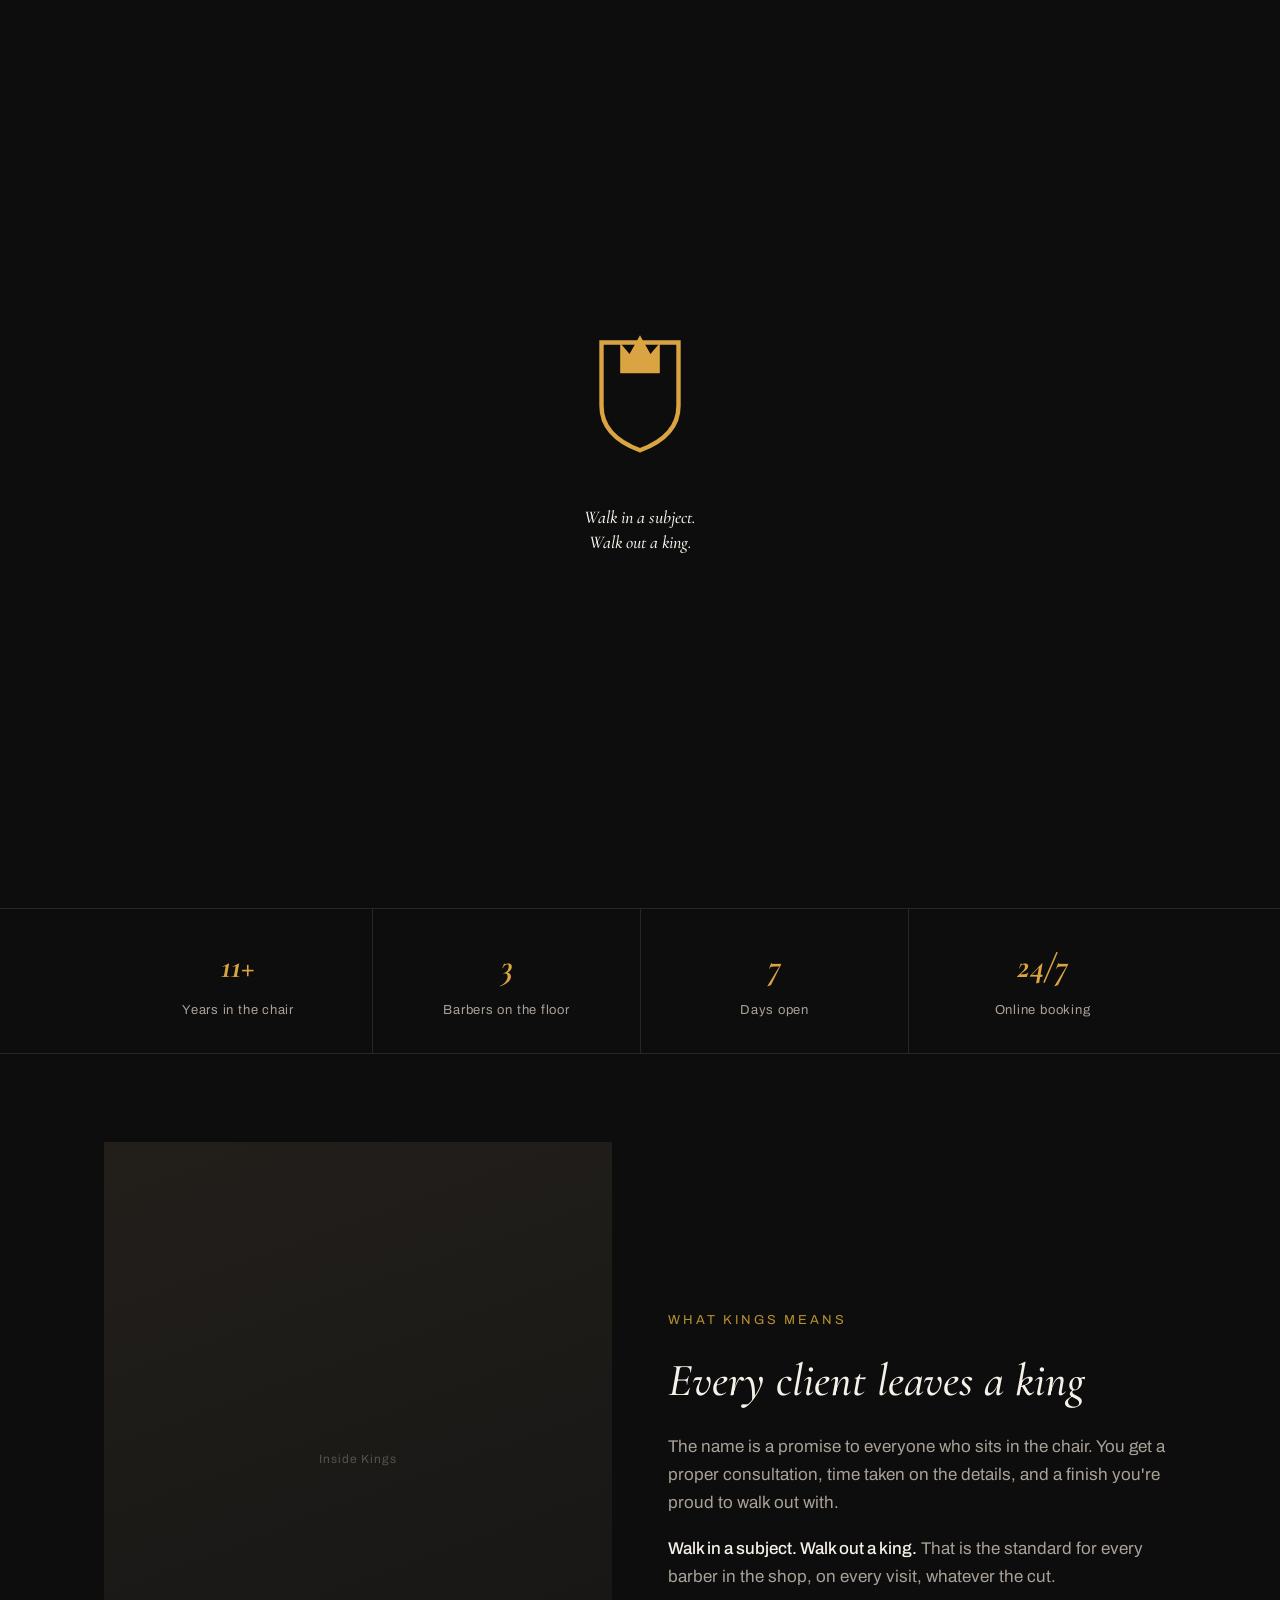
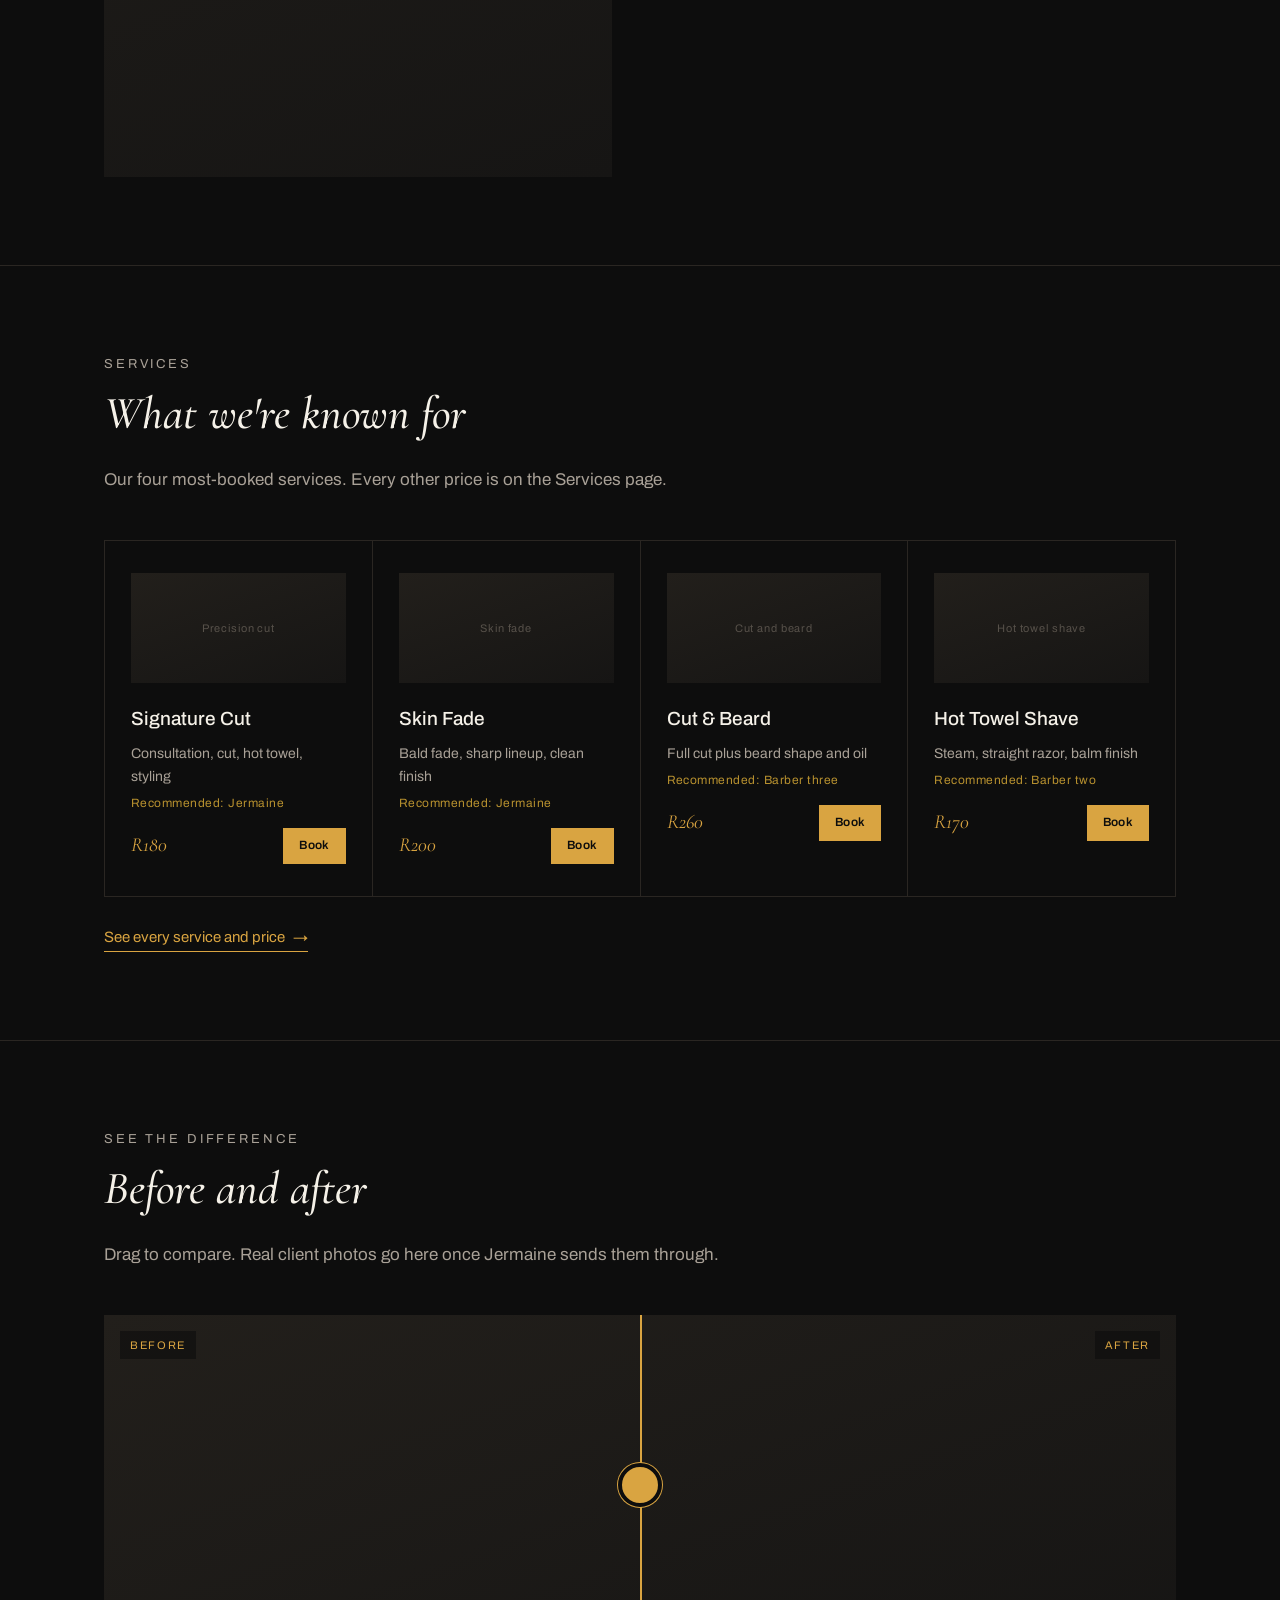
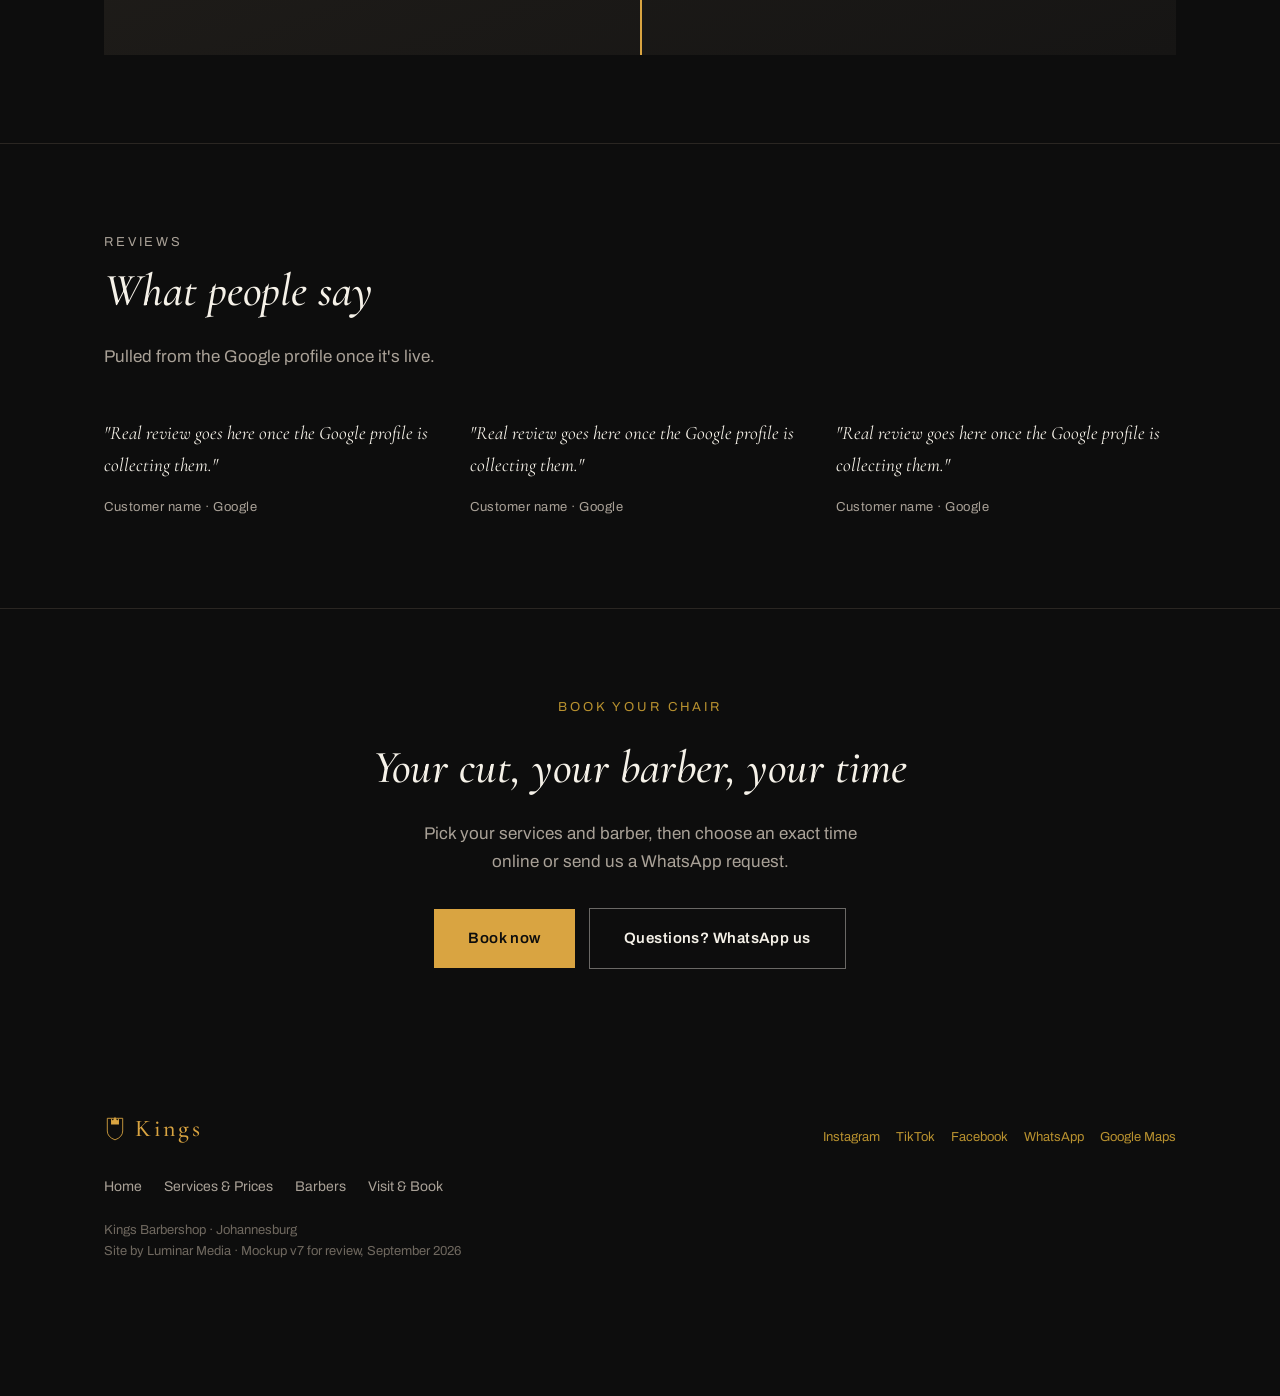
==== index.html @ ac398cca "booking builder" ====
<!DOCTYPE html>
<html lang="en">
<head>
<meta charset="utf-8">
<meta name="viewport" content="width=device-width, initial-scale=1, viewport-fit=cover">
<title>Kings Barbershop Johannesburg</title>
<meta name="description" content="Skin fades, signature cuts, beard trims and hot towel shaves in Johannesburg. Every price listed upfront. Book your barber on WhatsApp or Fresha.">
<meta name="theme-color" content="#0D0D0D">

<!-- SITE URL: every "kings-barbershop-six.vercel.app" on this page (and in robots.txt + sitemap.xml) must change if the site moves to its own domain -->
<link rel="canonical" href="https://kings-barbershop-six.vercel.app/">

<!-- Link previews (WhatsApp, Facebook, Instagram DMs, X) -->
<meta property="og:type" content="website">
<meta property="og:site_name" content="Kings Barbershop">
<meta property="og:locale" content="en_ZA">
<meta property="og:url" content="https://kings-barbershop-six.vercel.app/">
<meta property="og:title" content="Kings Barbershop · Johannesburg">
<meta property="og:description" content="Walk in a subject. Walk out a king. Fades, cuts and hot towel shaves, every price listed. Book online or on WhatsApp.">
<meta property="og:image" content="https://kings-barbershop-six.vercel.app/og-image.jpg">
<meta property="og:image:type" content="image/jpeg">
<meta property="og:image:width" content="1200">
<meta property="og:image:height" content="630">
<meta property="og:image:alt" content="Kings Barbershop gold crest with the line Walk in a subject. Walk out a king.">
<meta name="twitter:card" content="summary_large_image">
<meta name="twitter:title" content="Kings Barbershop · Johannesburg">
<meta name="twitter:description" content="Walk in a subject. Walk out a king. Fades, cuts and hot towel shaves, every price listed. Book online or on WhatsApp.">
<meta name="twitter:image" content="https://kings-barbershop-six.vercel.app/og-image.jpg">

<!-- Icons -->
<link rel="icon" href="favicon.svg" type="image/svg+xml">
<link rel="icon" href="favicon.ico" sizes="48x48">
<link rel="apple-touch-icon" href="apple-touch-icon.png">

<!-- Tells Google this is a local barbershop. Add streetAddress, telephone and sameAs (social links) once Jermaine confirms them. -->
<script type="application/ld+json">
{
  "@context": "https://schema.org",
  "@type": "HairSalon",
  "name": "Kings Barbershop",
  "description": "Barbershop in Johannesburg for skin fades, signature cuts, beard trims and hot towel shaves.",
  "url": "https://kings-barbershop-six.vercel.app/",
  "image": "https://kings-barbershop-six.vercel.app/og-image.jpg",
  "logo": "https://kings-barbershop-six.vercel.app/apple-touch-icon.png",
  "priceRange": "R70 - R260",
  "currenciesAccepted": "ZAR",
  "paymentAccepted": "Cash, Card, SnapScan",
  "founder": { "@type": "Person", "name": "Jermaine" },
  "areaServed": { "@type": "City", "name": "Johannesburg" },
  "address": {
    "@type": "PostalAddress",
    "addressLocality": "Johannesburg",
    "addressRegion": "Gauteng",
    "addressCountry": "ZA"
  },
  "openingHoursSpecification": [
    { "@type": "OpeningHoursSpecification", "dayOfWeek": ["Monday","Tuesday","Wednesday","Thursday","Friday"], "opens": "08:00", "closes": "18:00" },
    { "@type": "OpeningHoursSpecification", "dayOfWeek": "Saturday", "opens": "08:00", "closes": "17:00" },
    { "@type": "OpeningHoursSpecification", "dayOfWeek": "Sunday", "opens": "09:00", "closes": "14:00" }
  ]
}
</script>

<script>document.documentElement.classList.add('js')</script>
<link rel="preconnect" href="https://fonts.googleapis.com">
<link rel="preconnect" href="https://fonts.gstatic.com" crossorigin>
<link href="https://fonts.googleapis.com/css2?family=Cormorant+Garamond:ital,wght@0,500;1,500&amp;family=Archivo:wght@400;500;600&amp;display=swap" rel="stylesheet">
<link rel="stylesheet" href="styles.css">
<script src="site.js" defer></script>
</head>
<body>

<div id="preloader">
  <svg class="mark" viewBox="0 0 400 520" aria-hidden="true"><path d="M60 60 H340 V290 Q340 400 200 452 Q60 400 60 290 Z" fill="none" stroke="#D9A441" stroke-width="16"/><polygon points="128,172 128,62 162,102 200,34 238,102 272,62 272,172" fill="#D9A441"/></svg>
  <p class="tag">Walk in a subject.<br>Walk out a king.</p>
</div>

<nav>
  <div class="nav-in">
    <a class="brand" href="./" aria-label="Kings Barbershop home"><svg viewBox="0 0 400 520" aria-hidden="true"><path d="M60 60 H340 V290 Q340 400 200 452 Q60 400 60 290 Z" fill="none" stroke="#D9A441" stroke-width="16"/><polygon points="128,172 128,62 162,102 200,34 238,102 272,62 272,172" fill="#D9A441"/></svg>Kings</a>
    <div class="nav-links"><a href="services">Services &amp; Prices</a><a href="barbers">Barbers</a><a href="visit">Visit &amp; Book</a></div>
    <a class="btn" href="visit#builder">Book now</a>
    <button class="menu-btn" type="button" aria-expanded="false" aria-controls="menu">Menu</button>
  </div>
</nav>

<div class="menu" id="menu" hidden>
  <div class="menu-top">
    <a class="brand" href="./" aria-label="Kings Barbershop home"><svg viewBox="0 0 400 520" aria-hidden="true"><path d="M60 60 H340 V290 Q340 400 200 452 Q60 400 60 290 Z" fill="none" stroke="#D9A441" stroke-width="16"/><polygon points="128,172 128,62 162,102 200,34 238,102 272,62 272,172" fill="#D9A441"/></svg>Kings</a>
    <button class="menu-btn menu-close" type="button">Close</button>
  </div>
  <div class="menu-links">
    <a href="./" aria-current="page">Home</a>
    <a href="services">Services &amp; Prices</a>
    <a href="barbers">Barbers</a>
    <a href="visit">Visit &amp; Book</a>
  </div>
  <div class="menu-book">
    <a class="btn" href="visit#builder">Book now</a>
    <a class="fresha" href="#" data-wa>Or message us on WhatsApp</a>
  </div>
</div>

<header class="hero">
  <div class="hero-in">
    <p class="eyebrow">Now open · Johannesburg</p>
    <h1>Walk in a subject.<br>Walk out a king.</h1>
    <p>Precision fades, clean lineups and hot towel shaves in Johannesburg. Every price is listed upfront, and you can book online or send us a WhatsApp.</p>
    <div class="cta-row">
      <a class="btn" href="visit#builder">Book now</a>
      <a class="btn ghost" href="services">See services &amp; prices</a>
    </div>
    <p class="avail"><span class="dot"></span> Next opening: <b data-slot>…</b></p>
    <div class="badges">
      <span>Card &amp; SnapScan</span><span>Sanitised tools, every cut</span><span>Walk-ins welcome</span><span>Free parking</span>
    </div>
  </div>
</header>

<div class="stats">
  <div class="wrap">
    <div class="stat"><b>11+</b><span>Years in the chair</span></div>
    <div class="stat"><b>3</b><span>Barbers on the floor</span></div>
    <div class="stat"><b>7</b><span>Days open</span></div>
    <div class="stat"><b>24/7</b><span>Online booking</span></div>
  </div>
</div>

<section class="reveal">
  <div class="wrap story">
    <div class="photo">Inside Kings</div>
    <div>
      <p class="kicker">What Kings means</p>
      <h2>Every client leaves a king</h2>
      <p class="cap">The name is a promise to everyone who sits in the chair. You get a proper consultation, time taken on the details, and a finish you're proud to walk out with.</p>
      <p class="cap"><b>Walk in a subject. Walk out a king.</b> That is the standard for every barber in the shop, on every visit, whatever the cut.</p>
    </div>
  </div>
</section>

<section id="services" class="reveal">
  <div class="wrap">
    <div class="head"><p class="kicker">Services</p><h2>What we're known for</h2><p>Our four most-booked services. Every other price is on the Services page.</p></div>
    <div class="svc-grid">
      <div class="svc" data-b="jermaine"><div class="photo">Precision cut</div><h3>Signature Cut</h3><p>Consultation, cut, hot towel, styling</p><p class="rec">Recommended: Jermaine</p><div class="row"><span class="amt">R180</span><a class="btn sm" href="visit?s=signature-cut#builder">Book</a></div></div>
      <div class="svc" data-b="jermaine"><div class="photo">Skin fade</div><h3>Skin Fade</h3><p>Bald fade, sharp lineup, clean finish</p><p class="rec">Recommended: Jermaine</p><div class="row"><span class="amt">R200</span><a class="btn sm" href="visit?s=skin-fade#builder">Book</a></div></div>
      <div class="svc" data-b="three"><div class="photo">Cut and beard</div><h3>Cut &amp; Beard</h3><p>Full cut plus beard shape and oil</p><p class="rec">Recommended: Barber three</p><div class="row"><span class="amt">R260</span><a class="btn sm" href="visit?s=cut-beard#builder">Book</a></div></div>
      <div class="svc" data-b="two"><div class="photo">Hot towel shave</div><h3>Hot Towel Shave</h3><p>Steam, straight razor, balm finish</p><p class="rec">Recommended: Barber two</p><div class="row"><span class="amt">R170</span><a class="btn sm" href="visit?s=hot-towel-shave#builder">Book</a></div></div>
    </div>
    <a class="see-all" href="services">See every service and price</a>
  </div>
</section>

<section class="reveal">
  <div class="wrap">
    <div class="head"><p class="kicker">See the difference</p><h2>Before and after</h2><p>Drag to compare. Real client photos go here once Jermaine sends them through.</p></div>
    <div class="ba">
      <div class="side photo">Before</div>
      <div class="side after photo">After</div>
      <div class="handle" id="ba-handle" style="left:50%"></div>
      <span class="lbl l">Before</span><span class="lbl r">After</span>
      <input type="range" min="0" max="100" value="50" id="ba-range" aria-label="Drag to compare before and after">
    </div>
  </div>
</section>

<section class="reveal">
  <div class="wrap">
    <div class="head"><p class="kicker">Reviews</p><h2>What people say</h2><p>Pulled from the Google profile once it's live.</p></div>
    <div class="reviews">
      <div class="rev"><p>"Real review goes here once the Google profile is collecting them."</p><cite>Customer name · Google</cite></div>
      <div class="rev"><p>"Real review goes here once the Google profile is collecting them."</p><cite>Customer name · Google</cite></div>
      <div class="rev"><p>"Real review goes here once the Google profile is collecting them."</p><cite>Customer name · Google</cite></div>
    </div>
  </div>
</section>

<section id="book" class="book reveal last">
  <div class="wrap">
    <p class="kicker">Book your chair</p><h2>Your cut, your barber, your time</h2>
    <p class="lead">Pick your services and barber, then choose an exact time online or send us a WhatsApp request.</p>
    <div class="cta-row">
      <a class="btn" href="visit#builder">Book now</a>
      <a class="btn ghost" href="#" data-wa>Questions? WhatsApp us</a>
    </div>
  </div>
</section>

<footer>
  <div class="wrap">
    <div class="foot-row">
      <a class="brand" href="./" style="font-size:24px" aria-label="Kings Barbershop home"><svg viewBox="0 0 400 520" aria-hidden="true"><path d="M60 60 H340 V290 Q340 400 200 452 Q60 400 60 290 Z" fill="none" stroke="#D9A441" stroke-width="16"/><polygon points="128,172 128,62 162,102 200,34 238,102 272,62 272,172" fill="#D9A441"/></svg>Kings</a>
      <div class="foot-social"><a href="#">Instagram</a><a href="#">TikTok</a><a href="#">Facebook</a><a href="#" data-wa>WhatsApp</a><a href="#">Google Maps</a></div>
    </div>
    <div class="foot-pages"><a href="./">Home</a><a href="services">Services &amp; Prices</a><a href="barbers">Barbers</a><a href="visit">Visit &amp; Book</a></div>
    <p class="fine">Kings Barbershop · Johannesburg<br>Site by Luminar Media · Mockup v7 for review, September 2026</p>
  </div>
</footer>

<div class="dock">
  <div class="info"><b>Next opening</b><span data-slot>…</span></div>
  <div style="display:flex;gap:10px;align-items:center">
    <a href="#" data-wa style="color:var(--gold-2);font-size:12px;text-decoration:none;white-space:nowrap">WhatsApp</a>
    <a class="btn" href="visit#builder">Book now</a>
  </div>
</div>

</body>
</html>
---- styles.css ----
/* Kings Barbershop: shared styles for every page */
:root{--ink:#0D0D0D;--ink-2:#161514;--line:#2A2622;--gold:#D9A441;--gold-2:#B8912F;--paper:#F5F1E8;--mute:#A9A197;--wa:#25D366;color-scheme:dark}
*{box-sizing:border-box}
html{scroll-behavior:smooth}
body{margin:0;background:var(--ink);color:var(--paper);font-family:Archivo,Helvetica,Arial,sans-serif;font-size:17px;line-height:1.65}
.wrap{max-width:1120px;margin:0 auto;padding:0 24px}
img{max-width:100%}
.photo{background:linear-gradient(160deg,#221F1B,#161514);display:flex;align-items:center;justify-content:center;color:#57514A;font-size:12px;letter-spacing:.08em;text-align:center}

nav{position:sticky;top:env(safe-area-inset-top,0px);z-index:40;background:rgba(13,13,13,.94);border-bottom:1px solid var(--line);backdrop-filter:blur(8px)}
.nav-in{display:flex;align-items:center;justify-content:space-between;gap:16px;padding:14px 24px;max-width:1120px;margin:0 auto}
.brand{display:flex;align-items:center;gap:9px;font-family:'Cormorant Garamond',serif;font-weight:500;font-size:20px;letter-spacing:.12em;color:var(--gold)}
.brand svg{width:22px;height:auto;transition:transform .5s ease,filter .5s ease}
.brand:hover svg{transform:rotate(8deg);filter:drop-shadow(0 0 6px rgba(217,164,65,.7))}
.nav-links{display:flex;gap:28px;font-size:14px}
.nav-links a{color:var(--mute);text-decoration:none}
.nav-links a:hover{color:var(--paper)}
@media(max-width:820px){.nav-links{display:none}}
.btn{display:inline-flex;align-items:center;gap:9px;padding:14px 26px;background:var(--gold);color:var(--ink);text-decoration:none;font-weight:600;font-size:14px;letter-spacing:.03em;border:0;cursor:pointer}
.btn:hover{background:#E8B65A}
.btn.wa{background:var(--wa);color:#07310F}
.btn.ghost{background:transparent;color:var(--paper);border:1px solid rgba(245,241,232,.4)}
.btn.sm{padding:8px 16px;font-size:12px}

.hero{position:relative;min-height:92vh;display:flex;align-items:flex-end;background:linear-gradient(180deg,rgba(13,13,13,.15) 0%,rgba(13,13,13,.6) 55%,var(--ink) 100%),linear-gradient(155deg,#2a231a,#161310);background-attachment:fixed}
@media(max-width:820px){.hero{background-attachment:scroll}}
.hero-in{padding:0 24px 70px;max-width:1120px;margin:0 auto;width:100%}
.eyebrow{color:var(--gold);font-size:13px;letter-spacing:.28em;margin:0 0 16px;text-transform:uppercase}
h1{font-family:'Cormorant Garamond',serif;font-style:italic;font-weight:500;font-size:clamp(38px,6.6vw,70px);margin:0 0 20px;line-height:1.08}
.hero p{color:var(--mute);max-width:46ch;margin:0 0 26px;font-size:18px}
.cta-row{display:flex;gap:14px;flex-wrap:wrap;align-items:center;margin-bottom:18px}
.avail{display:inline-flex;align-items:center;gap:8px;color:var(--mute);font-size:13px}
.avail .dot{width:7px;height:7px;border-radius:50%;background:#3FD97A;box-shadow:0 0 0 3px rgba(63,217,122,.2)}
.avail b{color:var(--paper);font-weight:500}
.badges{display:flex;gap:22px;flex-wrap:wrap;margin-top:6px}
.badges span{color:var(--mute);font-size:12px;letter-spacing:.05em;display:flex;align-items:center;gap:7px}
.badges span::before{content:"";width:5px;height:5px;background:var(--gold);border-radius:50%}

.stats{border-bottom:1px solid var(--line);border-top:1px solid var(--line)}
.stats .wrap{display:grid;grid-template-columns:repeat(4,1fr);text-align:center}
@media(max-width:700px){.stats .wrap{grid-template-columns:repeat(2,1fr)}}
.stat{padding:30px 10px;border-left:1px solid var(--line)}
.stat:first-child{border-left:0}
.stat b{display:block;font-family:'Cormorant Garamond',serif;font-style:italic;font-size:34px;color:var(--gold)}
.stat span{color:var(--mute);font-size:13px;letter-spacing:.06em}

section{padding:88px 0;border-bottom:1px solid var(--line)}
.js .reveal{opacity:0;transform:translateY(22px);transition:opacity .7s ease,transform .7s ease}
.js .reveal.in{opacity:1;transform:translateY(0)}
.head{max-width:640px;margin:0 0 46px}
.kicker{color:var(--gold-2);font-size:13px;letter-spacing:.22em;text-transform:uppercase;margin:0 0 12px}
h2{font-family:'Cormorant Garamond',serif;font-style:italic;font-weight:500;font-size:clamp(30px,4.4vw,46px);margin:0 0 14px}
.head p{color:var(--mute);margin:0}

.story{display:grid;grid-template-columns:1fr 1fr;gap:56px;align-items:center}
@media(max-width:820px){.story{grid-template-columns:1fr;gap:32px}}
.story .photo{aspect-ratio:4/5;width:100%}
.story .cap{color:var(--mute);font-size:17px;margin:0 0 18px}
.story .cap b{color:var(--paper);font-weight:500}

.gallery{display:grid;grid-template-columns:1.3fr 1fr 1fr;gap:14px;height:420px}
.gallery .photo:first-child{grid-row:span 2}
@media(max-width:760px){.gallery{grid-template-columns:1fr 1fr;height:auto}.gallery .photo{height:150px}.gallery .photo:first-child{grid-row:auto;grid-column:span 2;height:220px}}

/* before/after */
.ba{position:relative;height:340px;overflow:hidden;user-select:none}
.ba .side{position:absolute;inset:0}
.ba .after{clip-path:inset(0 0 0 50%)}
.ba .lbl{position:absolute;top:16px;font-size:11px;letter-spacing:.15em;text-transform:uppercase;color:var(--gold);background:rgba(13,13,13,.6);padding:5px 10px}
.ba .lbl.l{left:16px}.ba .lbl.r{right:16px}
.ba input[type=range]{position:absolute;inset:0;width:100%;height:100%;margin:0;appearance:none;background:transparent;cursor:ew-resize}
.ba input[type=range]::-webkit-slider-thumb{appearance:none;width:44px;height:44px;border-radius:50%;background:var(--gold);border:4px solid var(--ink);box-shadow:0 0 0 1px var(--gold)}
.ba .handle{position:absolute;top:0;bottom:0;width:2px;background:var(--gold);pointer-events:none}

/* filter chips */
.chips{display:flex;gap:10px;flex-wrap:wrap;margin-bottom:30px}
.chip{padding:8px 16px;border:1px solid var(--line);background:transparent;color:var(--mute);font-size:13px;cursor:pointer;border-radius:100px}
.chip.active{background:var(--gold);color:var(--ink);border-color:var(--gold)}

.svc-grid{display:grid;grid-template-columns:repeat(auto-fit,minmax(230px,1fr));gap:1px;background:var(--line);border:1px solid var(--line)}
.svc{background:var(--ink);padding:32px 26px;transition:opacity .35s ease}
.svc.dim{opacity:.28}
.svc .photo{height:110px;margin:0 0 20px;font-size:11px;transition:filter .4s ease}
.svc:hover .photo{filter:brightness(1.15)}
.svc h3{margin:0 0 8px;font-size:19px;font-weight:500}
.svc p{margin:0 0 6px;color:var(--mute);font-size:14px}
.svc .rec{color:var(--gold-2);font-size:12px;letter-spacing:.04em;margin:0 0 14px}
.svc .row{display:flex;justify-content:space-between;align-items:center}
.svc .amt{font-family:'Cormorant Garamond',serif;font-style:italic;color:var(--gold);font-size:20px}

.price-list{border-top:1px solid var(--line)}
.price{display:flex;align-items:center;gap:14px;padding:20px 0;border-bottom:1px solid var(--line)}
.price .name{font-size:18px}
.price .desc{display:block;color:var(--mute);font-size:14px;margin-top:3px}
.price .dots{flex:1;border-bottom:1px dotted #3B352E;transform:translateY(-5px)}
.price .amt{font-family:'Cormorant Garamond',serif;font-style:italic;color:var(--gold);font-size:24px;white-space:nowrap}
.price .amt small{font-family:Archivo,sans-serif;font-style:normal;font-weight:400;color:var(--mute);font-size:12px;display:block;text-align:right}
.price input[type=checkbox]{width:18px;height:18px;accent-color:var(--gold);flex:0 0 auto}

/* calculator */
.calc-bar{position:sticky;bottom:0;background:var(--ink-2);border:1px solid var(--line);padding:18px 22px;display:flex;justify-content:space-between;align-items:center;flex-wrap:wrap;gap:14px;margin-top:8px}
.calc-bar .tot{font-family:'Cormorant Garamond',serif;font-style:italic;color:var(--gold);font-size:24px}
.calc-bar span.lbl{color:var(--mute);font-size:13px;display:block;margin-bottom:2px}

/* pay per visit vs Standing Chair */
.plans{display:grid;grid-template-columns:1.25fr 1fr;gap:20px;align-items:start}
@media(max-width:820px){.plans{grid-template-columns:1fr}}
.plan{padding:34px 30px;border:1px solid var(--line);display:flex;flex-direction:column;gap:16px}
.plan.main{border-color:var(--gold);background:linear-gradient(160deg,#1d1810,#141210)}
.plan.alt{background:var(--ink-2)}
.plan-tag{margin:0;font-size:12px;letter-spacing:.2em;text-transform:uppercase;color:var(--gold)}
.plan.alt .plan-tag{color:var(--mute)}
.plan h3{margin:0;font-family:'Cormorant Garamond',Georgia,serif;font-style:italic;font-weight:500;font-size:clamp(30px,3.8vw,40px);line-height:1.1}
.plan.alt h3{font-size:clamp(26px,3vw,32px)}
.plan-price{margin:0;font-family:'Cormorant Garamond',Georgia,serif;font-style:italic;color:var(--gold);font-size:30px;line-height:1.2;font-variant-numeric:tabular-nums}
.plan-price small{font-family:Archivo,Helvetica,Arial,sans-serif;font-style:normal;color:var(--mute);font-size:13px;margin-left:4px}
.plan-save{margin:-10px 0 0;color:var(--mute);font-size:13px}
.plan-list{margin:0;padding:0;list-style:none;display:grid;gap:10px}
.plan-list li{padding-left:18px;position:relative;font-size:15px}
.plan-list li::before{content:"";position:absolute;left:0;top:.72em;width:6px;height:6px;background:var(--gold);border-radius:50%}
.plan.alt .plan-list li{color:var(--mute)}
.plan-cta{display:flex;gap:20px;align-items:center;flex-wrap:wrap;margin-top:6px}
.plan-link{color:var(--gold);font-size:14px;text-decoration:none;border-bottom:1px solid currentColor;padding-bottom:1px}
.plan.alt .btn{align-self:flex-start}
.terms{border-top:1px solid var(--line);padding-top:14px}
.terms summary{cursor:pointer;font-size:14px;list-style:none;display:flex;justify-content:space-between;align-items:center}
.terms summary::-webkit-details-marker{display:none}
.terms summary::after{content:"+";color:var(--gold);font-size:20px}
.terms[open] summary::after{content:"–"}
.terms ul{margin:12px 0 0;padding-left:18px;color:var(--mute);font-size:13.5px;display:grid;gap:8px}

.team{display:grid;grid-template-columns:repeat(auto-fit,minmax(230px,1fr));gap:24px}
.barber{position:relative;overflow:hidden}
.barber .photo{height:280px;margin-bottom:18px;position:relative}
.barber .photo .shot{position:absolute;inset:0;display:flex;align-items:center;justify-content:center;transition:opacity .45s ease}
.barber .photo .shot.action{opacity:0;background:linear-gradient(200deg,#2c2418,#181410)}
.barber:hover .photo .shot.still{opacity:0}
.barber:hover .photo .shot.action{opacity:1}
.barber h3{margin:0 0 3px;font-size:20px;font-weight:500}
.barber .role{color:var(--gold);font-size:13px;letter-spacing:.08em;margin:0 0 10px;text-transform:uppercase}
.barber p{margin:0;color:var(--mute);font-size:14px}

.craft{display:grid;grid-template-columns:repeat(3,1fr);gap:36px}
@media(max-width:760px){.craft{grid-template-columns:1fr}}
.craft .num{font-family:'Cormorant Garamond',serif;font-style:italic;color:var(--gold);font-size:15px;margin:0 0 10px}
.craft h3{margin:0 0 10px;font-size:19px;font-weight:500}
.craft p{margin:0;color:var(--mute);font-size:15px}

.reviews{display:grid;grid-template-columns:repeat(auto-fit,minmax(250px,1fr));gap:26px}
.rev p{margin:0 0 12px;font-family:'Cormorant Garamond',serif;font-style:italic;font-size:19px}
.rev cite{color:var(--mute);font-style:normal;font-size:13px;letter-spacing:.04em}

.faq{border-top:1px solid var(--line)}
.faq-item{border-bottom:1px solid var(--line)}
.faq-item summary{cursor:pointer;padding:22px 0;font-size:17px;list-style:none;display:flex;justify-content:space-between;align-items:center;gap:16px}
.faq-item summary::-webkit-details-marker{display:none}
.faq-item summary::after{content:"+";color:var(--gold);font-size:22px;flex:0 0 auto}
.faq-item[open] summary::after{content:"–"}
.faq-item p{margin:0 0 22px;color:var(--mute);font-size:15px;max-width:64ch}

.visit{display:grid;grid-template-columns:1fr 1fr;gap:40px}
@media(max-width:760px){.visit{grid-template-columns:1fr}}
.hours div{display:flex;justify-content:space-between;padding:13px 0;border-bottom:1px solid var(--line);color:var(--mute)}
.hours div b{color:var(--paper);font-weight:500}

footer{padding:52px 0 120px}
.foot-row{display:flex;justify-content:space-between;align-items:flex-end;flex-wrap:wrap;gap:20px;margin-bottom:26px}
.foot-social{display:flex;gap:16px;font-size:13px}
.foot-social a{color:var(--gold-2);text-decoration:none}
footer .fine{color:#6F685F;font-size:13px}
footer .fine a{color:var(--gold-2)}

.dock{position:fixed;left:0;right:0;bottom:0;z-index:50;background:rgba(13,13,13,.96);border-top:1px solid var(--line);padding:12px 22px;padding-bottom:calc(12px + env(safe-area-inset-bottom,0px));display:flex;gap:12px;align-items:center;justify-content:space-between}
.dock .info{display:flex;flex-direction:column;gap:2px}
.dock .info b{font-size:13px;color:var(--paper)}
.dock .info span{font-size:11px;color:var(--mute)}
@media(max-width:600px){.dock .info{display:none}.dock .btn{flex:1;justify-content:center}}
.note{background:#1B1815;border:1px dashed #3B352E;padding:14px 18px;color:#9A938C;font-size:13px;margin-top:30px}

#preloader{position:fixed;inset:0;z-index:100;background:var(--ink);display:none;flex-direction:column;align-items:center;justify-content:center;gap:18px;transition:opacity .5s ease,visibility .5s ease}
.js #preloader{display:flex}
#preloader.hide{opacity:0;visibility:hidden}
#preloader .mark{width:110px;height:auto;opacity:0}
#preloader .tag{font-family:'Cormorant Garamond',serif;font-style:italic;font-weight:500;color:var(--paper);text-align:center;font-size:18px;line-height:1.4;opacity:0}
#preloader.go .mark{animation:reveal 1.1s ease forwards .15s}
#preloader.go .tag{animation:reveal 1.1s ease forwards .5s}
@keyframes reveal{0%{opacity:0;transform:scale(.85)}100%{opacity:1;transform:scale(1)}}

a:focus-visible,.btn:focus-visible,.chip:focus-visible,summary:focus-visible,input:focus-visible{outline:2px solid var(--gold);outline-offset:3px}
@media(prefers-reduced-motion:reduce){
  html{scroll-behavior:auto}
  .hero{background-attachment:scroll}
  .js .reveal{opacity:1;transform:none;transition:none}
  #preloader .mark,#preloader .tag,#preloader.go .mark,#preloader.go .tag{animation:none;opacity:1}
}

/* ---------- multi-page additions ---------- */
a.brand{text-decoration:none}
.nav-links a{padding-block:4px;border-bottom:1px solid transparent}
.nav-links a[aria-current="page"]{color:var(--paper);border-bottom-color:var(--gold)}

/* phone menu */
.menu-btn{display:none;background:transparent;border:1px solid rgba(245,241,232,.4);color:var(--paper);font:600 13px/1 Archivo,Helvetica,Arial,sans-serif;letter-spacing:.08em;text-transform:uppercase;padding:12px 16px;cursor:pointer}
@media(max-width:820px){.nav-in>.btn{display:none}.menu-btn{display:inline-flex}}
.menu{position:fixed;inset:0;z-index:60;background:var(--ink);display:flex;flex-direction:column;padding:calc(18px + env(safe-area-inset-top,0px)) 24px calc(28px + env(safe-area-inset-bottom,0px));overflow-y:auto}
.menu[hidden]{display:none}
.menu-top{display:flex;justify-content:space-between;align-items:center}
.menu-links{display:flex;flex-direction:column;gap:6px;margin:48px 0 40px}
.menu-links a{font-family:'Cormorant Garamond',Georgia,serif;font-style:italic;font-weight:500;font-size:40px;line-height:1.25;color:var(--paper);text-decoration:none}
.menu-links a[aria-current="page"]{color:var(--gold)}
.menu-book{display:flex;flex-direction:column;gap:14px;margin-top:auto}
.menu-book .btn{justify-content:center}
.menu-book a.fresha{color:var(--gold);font-size:14px;text-align:center;text-decoration:none}
body.menu-open{overflow:hidden}

/* inner page header */
.page-head{padding:84px 0 56px;border-bottom:1px solid var(--line);background:linear-gradient(180deg,rgba(13,13,13,0) 0%,var(--ink) 100%),linear-gradient(155deg,#2a231a,#161310)}
.page-head h1{font-size:clamp(36px,5.6vw,60px);margin:0 0 16px}
.page-head p:not(.kicker):not(.avail){color:var(--mute);max-width:52ch;margin:0;font-size:18px}
@media(max-width:600px){.page-head{padding:56px 0 40px}}

/* links to other pages */
.see-all{display:inline-flex;align-items:center;gap:8px;margin-top:28px;color:var(--gold);font-size:15px;text-decoration:none;border-bottom:1px solid currentColor;padding-bottom:2px}
.see-all::after{content:"→"}

/* closing booking block */
.book{text-align:center}
.book .lead{color:var(--mute);max-width:44ch;margin:0 auto 32px}
.book .cta-row{justify-content:center;margin-bottom:0}
.book .cta-row .btn{font-size:15px;padding:17px 34px}
section.last{border-bottom:0}

/* footer page links */
.foot-pages{display:flex;gap:22px;flex-wrap:wrap;font-size:14px;margin-bottom:22px}
.foot-pages a{color:var(--mute);text-decoration:none}
.foot-pages a:hover{color:var(--paper)}
.foot-social{flex-wrap:wrap}

.menu .menu-close{display:inline-flex}

/* ---------- booking builder (Visit & Book) ---------- */
.calc-bar{bottom:calc(78px + env(safe-area-inset-bottom,0px))} /* sit above the bottom bar */
.builder-sec{padding-top:56px}
.builder{display:grid;gap:44px}
.step{border:0;margin:0;padding:0;min-width:0}
.step legend{display:flex;align-items:baseline;gap:12px;flex-wrap:wrap;padding:0;margin:0 0 16px;font-family:'Cormorant Garamond',Georgia,serif;font-style:italic;font-weight:500;font-size:28px;line-height:1.2}
.step-n{align-self:center;font:600 12px/1 Archivo,Helvetica,Arial,sans-serif;font-style:normal;color:var(--ink);background:var(--gold);width:24px;height:24px;border-radius:50%;display:inline-flex;align-items:center;justify-content:center;flex:0 0 auto}
.step legend small{font:400 13px/1.4 Archivo,Helvetica,Arial,sans-serif;color:var(--mute)}
.opts{display:flex;gap:10px;flex-wrap:wrap}
.opt{position:relative}
.opt input{position:absolute;opacity:0;width:1px;height:1px;margin:0}
.opt span{display:inline-block;padding:10px 18px;border:1px solid var(--line);border-radius:100px;color:var(--mute);font-size:14px;cursor:pointer;transition:background .2s,color .2s,border-color .2s}
.opt input:checked+span{background:var(--gold);color:var(--ink);border-color:var(--gold)}
.opt input:focus-visible+span{outline:2px solid var(--gold);outline-offset:3px}
.when{display:flex;gap:14px;flex-wrap:wrap;align-items:center}
.sel select{background:var(--ink-2);color:var(--paper);border:1px solid var(--line);padding:11px 14px;font:inherit;font-size:15px;min-width:220px;max-width:100%}
.sr{position:absolute;width:1px;height:1px;overflow:hidden;clip:rect(0 0 0 0);white-space:nowrap}
.hint{color:var(--mute);font-size:13px;margin:12px 0 0}
.builder-bar{bottom:0;margin-top:28px;padding-bottom:calc(18px + env(safe-area-inset-bottom,0px));z-index:5}
.builder-bar .dur{color:var(--mute);font-size:13px;margin-left:10px}
.builder-bar .btns{display:flex;gap:12px;flex-wrap:wrap}
@media(max-width:600px){.builder-bar .btns{width:100%}.builder-bar .btns .btn{flex:1 1 100%;justify-content:center}}
.bar-note{color:var(--mute);font-size:13px;margin:14px 0 0;max-width:70ch}
.bar-note b{color:var(--paper);font-weight:500}
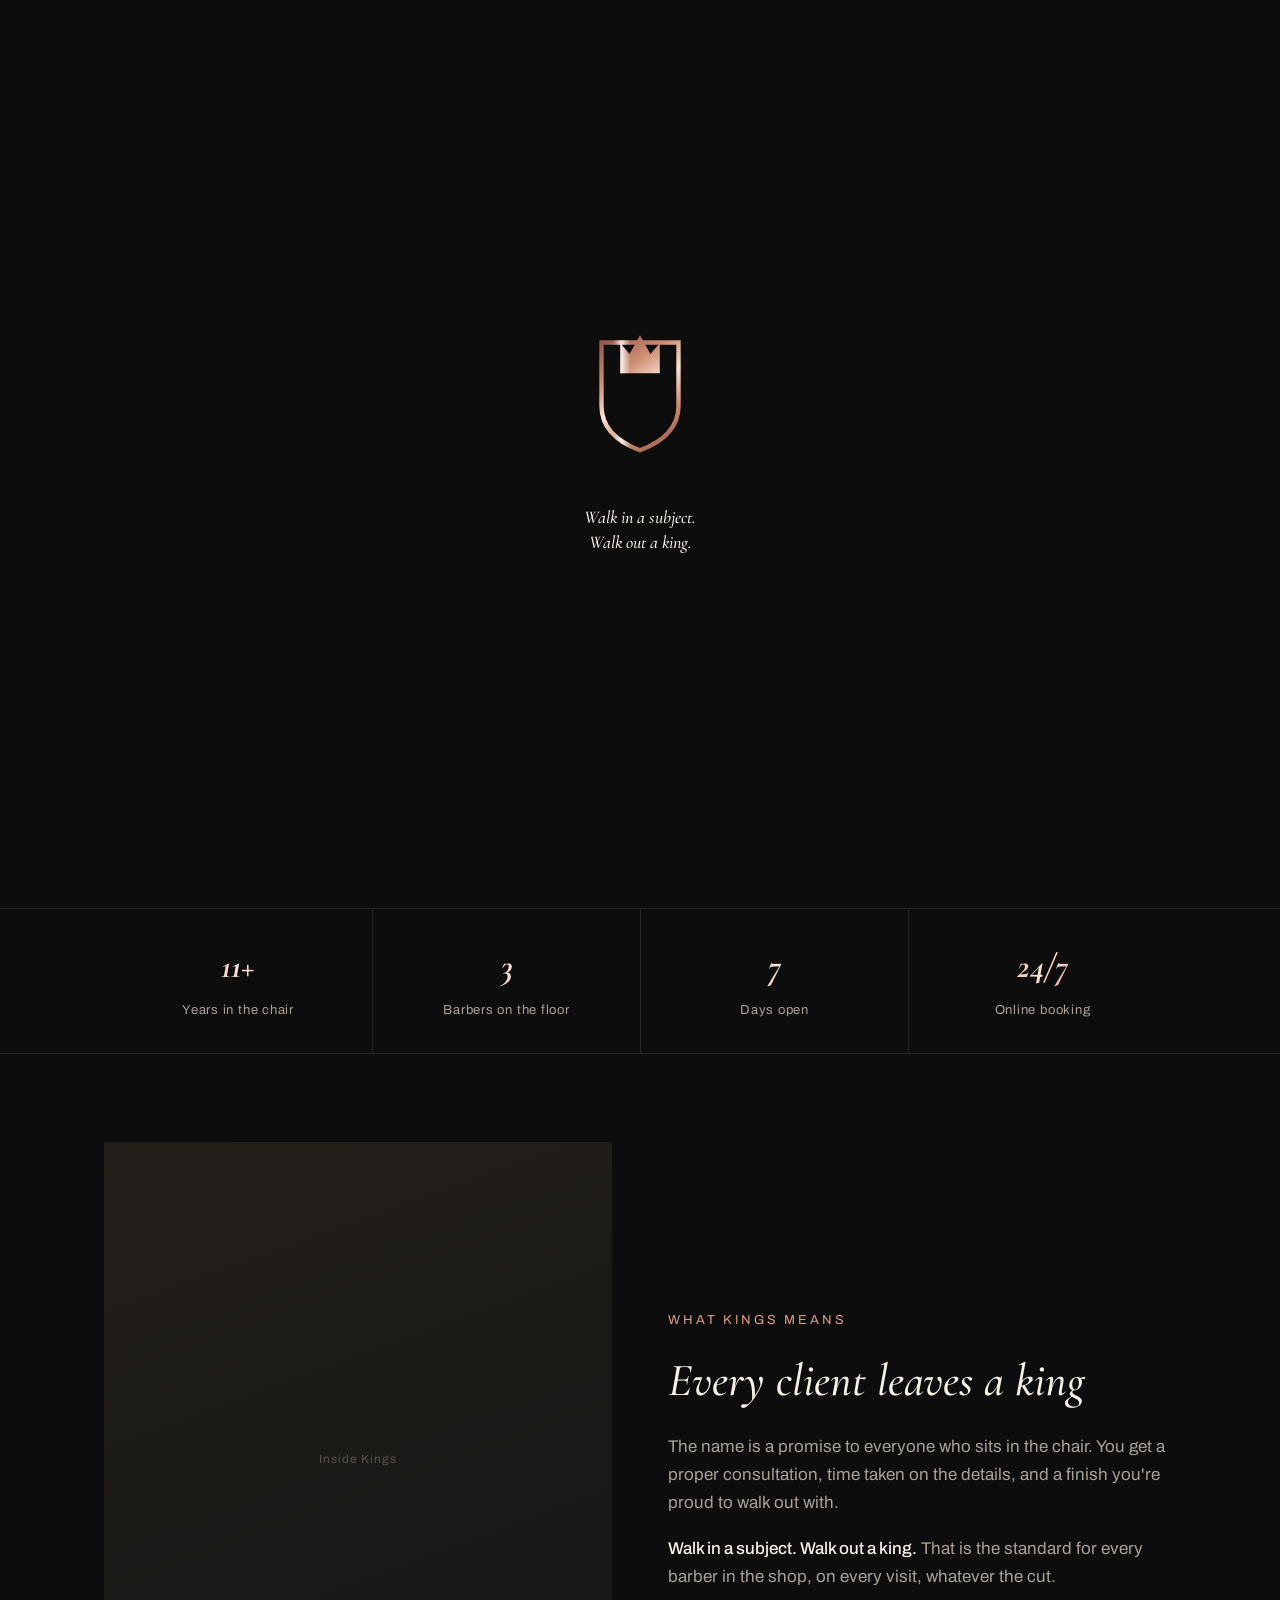
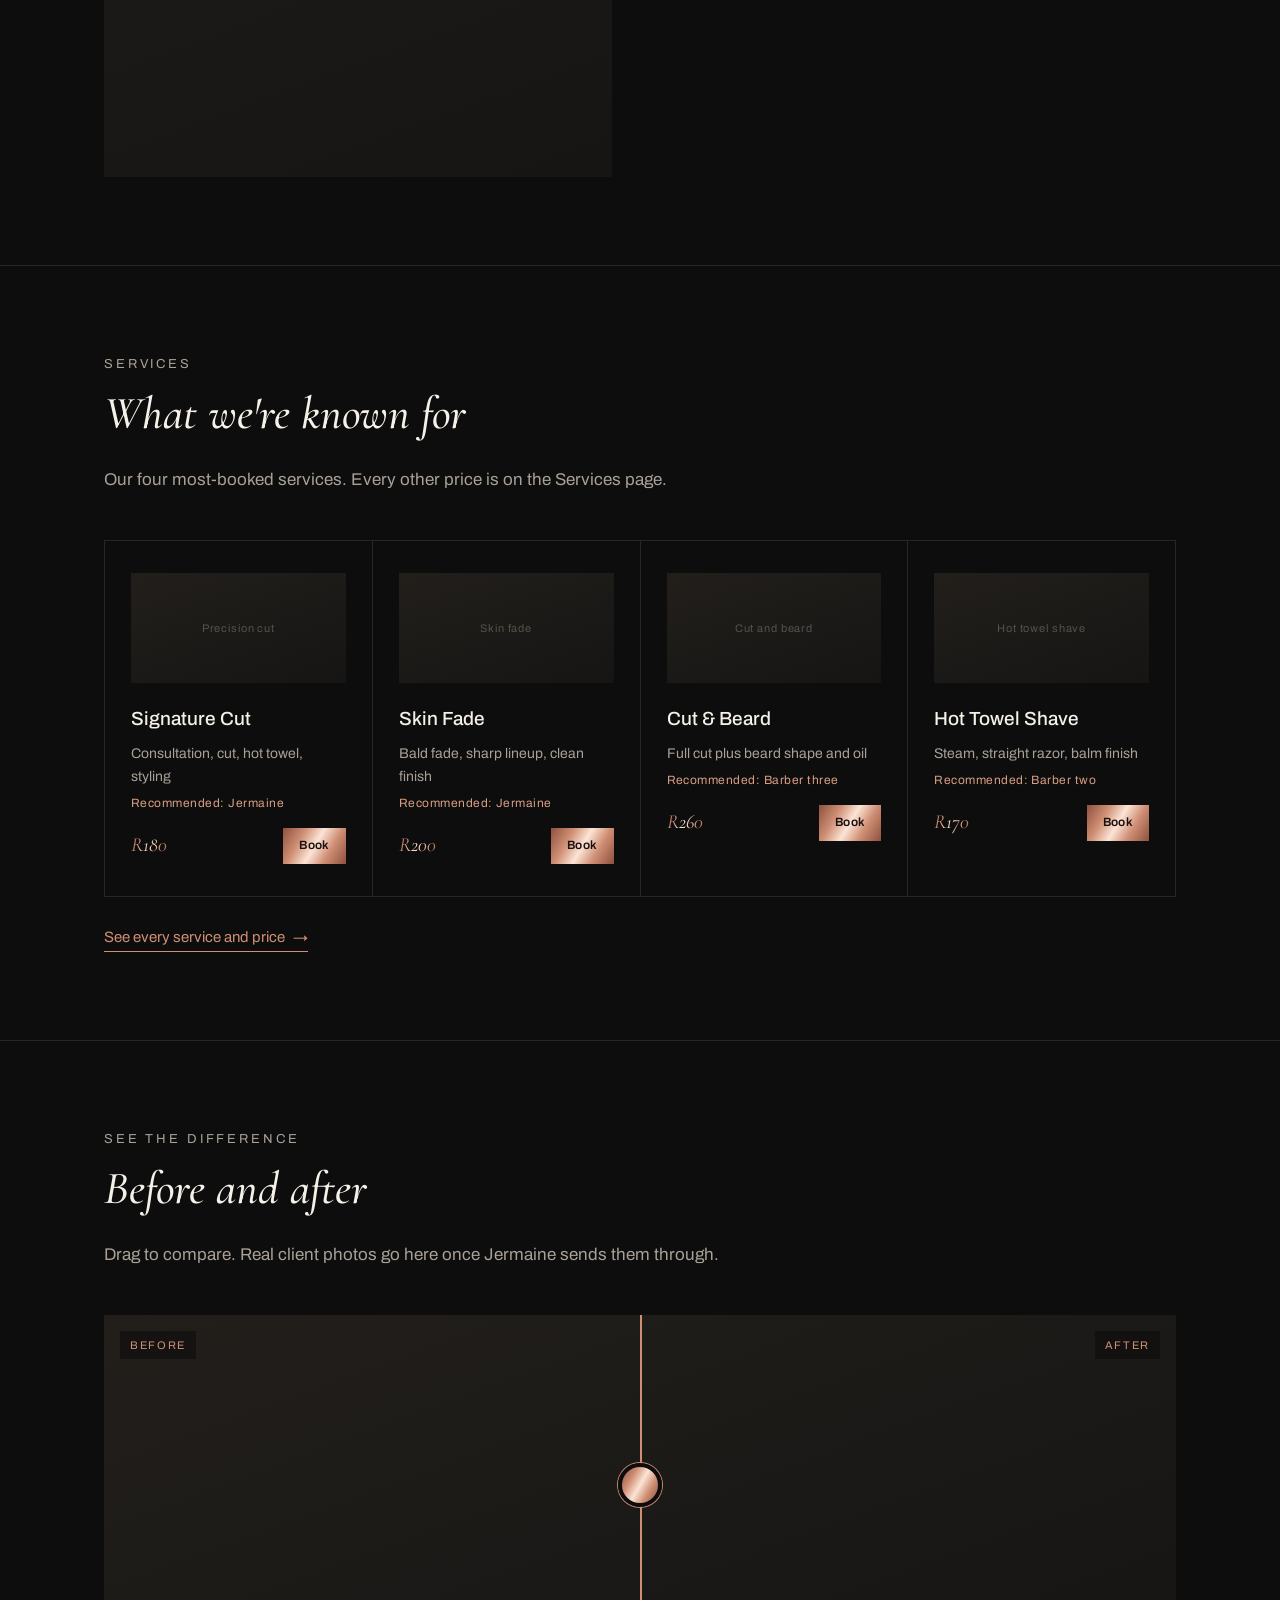
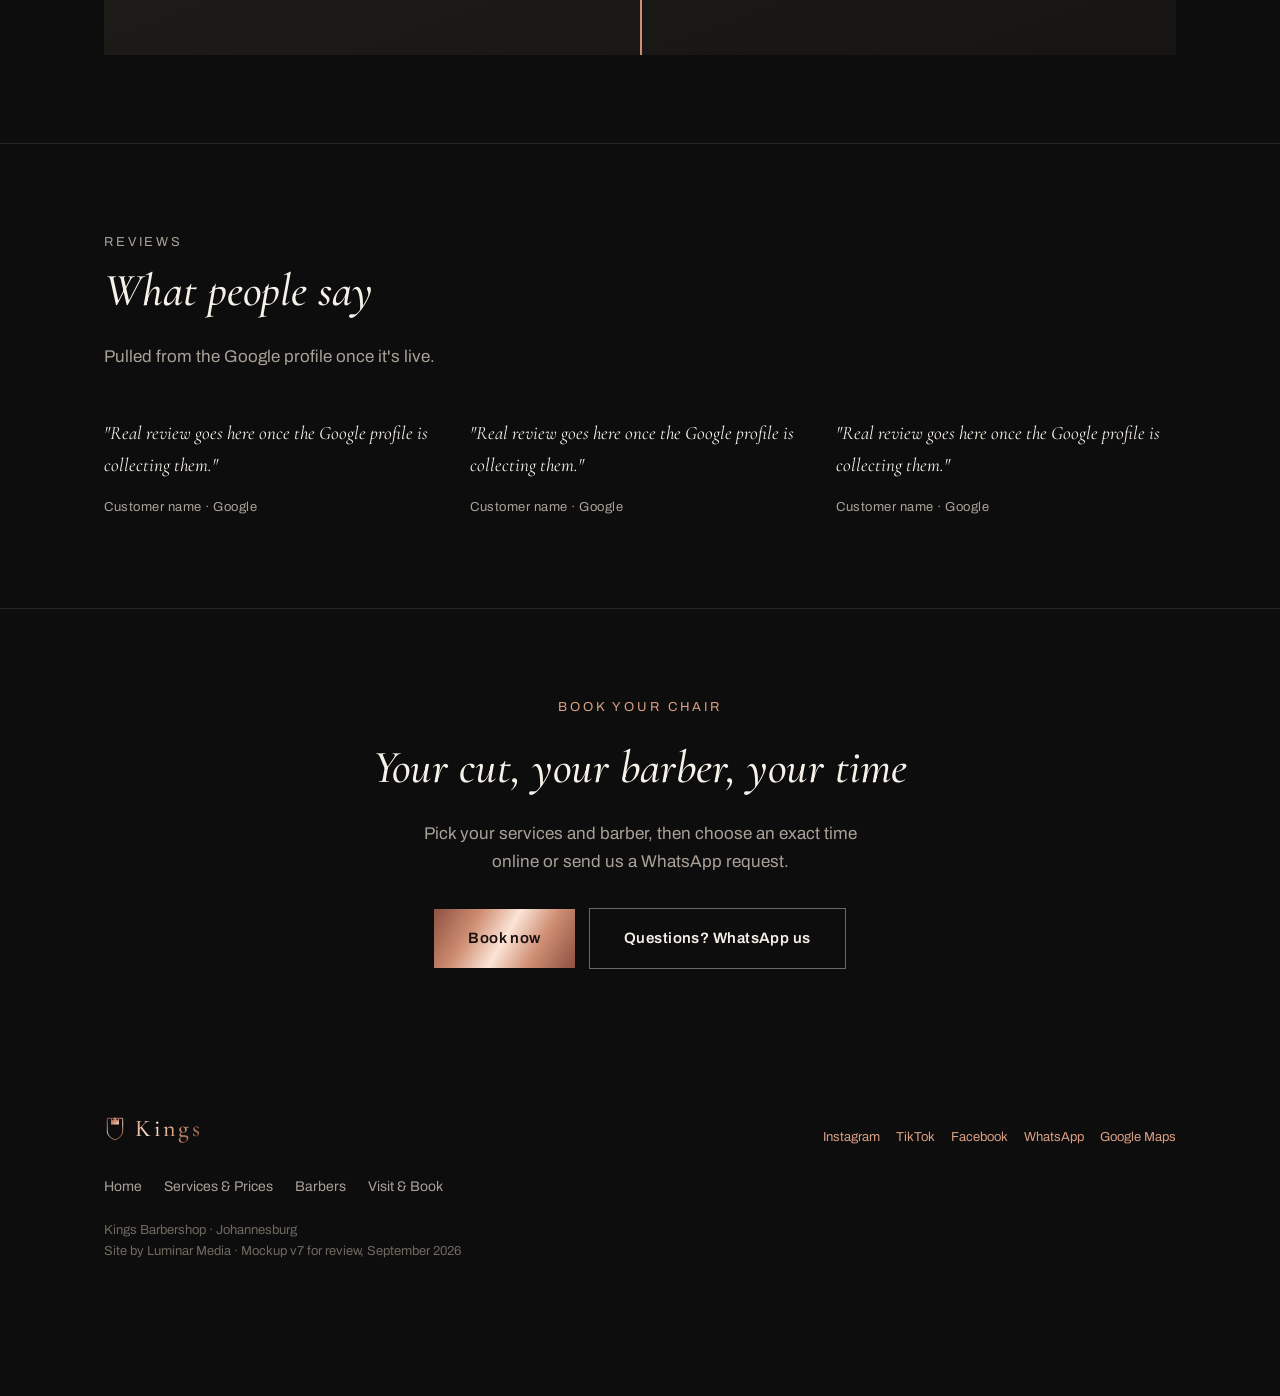
==== commit 85c5f9d9: "copper rose" ====
--- a/index.html
+++ b/index.html
@@ -21,7 +21,7 @@
 <meta property="og:image:type" content="image/jpeg">
 <meta property="og:image:width" content="1200">
 <meta property="og:image:height" content="630">
-<meta property="og:image:alt" content="Kings Barbershop gold crest with the line Walk in a subject. Walk out a king.">
+<meta property="og:image:alt" content="Kings Barbershop rose gold crest with the line Walk in a subject. Walk out a king.">
 <meta name="twitter:card" content="summary_large_image">
 <meta name="twitter:title" content="Kings Barbershop · Johannesburg">
 <meta name="twitter:description" content="Walk in a subject. Walk out a king. Fades, cuts and hot towel shaves, every price listed. Book online or on WhatsApp.">
@@ -69,15 +69,16 @@
 <script src="site.js" defer></script>
 </head>
 <body>
+<svg width="0" height="0" style="position:absolute" aria-hidden="true" focusable="false"><defs><linearGradient id="rg" gradientUnits="userSpaceOnUse" x1="60" y1="34" x2="340" y2="452"><stop offset="0" stop-color="#8E5040"/><stop offset=".3" stop-color="#CF8F74"/><stop offset=".5" stop-color="#FCE4D6"/><stop offset=".72" stop-color="#CF8F74"/><stop offset="1" stop-color="#8E5040"/></linearGradient><linearGradient id="rg-sheen" gradientUnits="userSpaceOnUse" x1="0" y1="0" x2="400" y2="0" gradientTransform="translate(-400,0)"><stop offset="0" stop-color="#fff" stop-opacity="0"/><stop offset=".42" stop-color="#fff" stop-opacity="0"/><stop offset=".5" stop-color="#fff" stop-opacity=".85"/><stop offset=".58" stop-color="#fff" stop-opacity="0"/><stop offset="1" stop-color="#fff" stop-opacity="0"/><animateTransform id="sheen-anim" attributeName="gradientTransform" type="translate" from="-400 0" to="400 0" dur="1.4s" begin="indefinite" fill="freeze"/></linearGradient></defs></svg>
 
 <div id="preloader">
-  <svg class="mark" viewBox="0 0 400 520" aria-hidden="true"><path d="M60 60 H340 V290 Q340 400 200 452 Q60 400 60 290 Z" fill="none" stroke="#D9A441" stroke-width="16"/><polygon points="128,172 128,62 162,102 200,34 238,102 272,62 272,172" fill="#D9A441"/></svg>
+  <svg class="mark" viewBox="0 0 400 520" aria-hidden="true"><path d="M60 60 H340 V290 Q340 400 200 452 Q60 400 60 290 Z" fill="none" stroke="url(#rg)" stroke-width="16"/><polygon points="128,172 128,62 162,102 200,34 238,102 272,62 272,172" fill="url(#rg)"/><g aria-hidden="true"><path d="M60 60 H340 V290 Q340 400 200 452 Q60 400 60 290 Z" fill="none" stroke="url(#rg-sheen)" stroke-width="16"/><polygon points="128,172 128,62 162,102 200,34 238,102 272,62 272,172" fill="url(#rg-sheen)"/></g></svg>
   <p class="tag">Walk in a subject.<br>Walk out a king.</p>
 </div>
 
 <nav>
   <div class="nav-in">
-    <a class="brand" href="./" aria-label="Kings Barbershop home"><svg viewBox="0 0 400 520" aria-hidden="true"><path d="M60 60 H340 V290 Q340 400 200 452 Q60 400 60 290 Z" fill="none" stroke="#D9A441" stroke-width="16"/><polygon points="128,172 128,62 162,102 200,34 238,102 272,62 272,172" fill="#D9A441"/></svg>Kings</a>
+    <a class="brand" href="./" aria-label="Kings Barbershop home"><svg viewBox="0 0 400 520" aria-hidden="true"><path d="M60 60 H340 V290 Q340 400 200 452 Q60 400 60 290 Z" fill="none" stroke="url(#rg)" stroke-width="16"/><polygon points="128,172 128,62 162,102 200,34 238,102 272,62 272,172" fill="url(#rg)"/></svg>Kings</a>
     <div class="nav-links"><a href="services">Services &amp; Prices</a><a href="barbers">Barbers</a><a href="visit">Visit &amp; Book</a></div>
     <a class="btn" href="visit#builder">Book now</a>
     <button class="menu-btn" type="button" aria-expanded="false" aria-controls="menu">Menu</button>
@@ -86,7 +87,7 @@
 
 <div class="menu" id="menu" hidden>
   <div class="menu-top">
-    <a class="brand" href="./" aria-label="Kings Barbershop home"><svg viewBox="0 0 400 520" aria-hidden="true"><path d="M60 60 H340 V290 Q340 400 200 452 Q60 400 60 290 Z" fill="none" stroke="#D9A441" stroke-width="16"/><polygon points="128,172 128,62 162,102 200,34 238,102 272,62 272,172" fill="#D9A441"/></svg>Kings</a>
+    <a class="brand" href="./" aria-label="Kings Barbershop home"><svg viewBox="0 0 400 520" aria-hidden="true"><path d="M60 60 H340 V290 Q340 400 200 452 Q60 400 60 290 Z" fill="none" stroke="url(#rg)" stroke-width="16"/><polygon points="128,172 128,62 162,102 200,34 238,102 272,62 272,172" fill="url(#rg)"/></svg>Kings</a>
     <button class="menu-btn menu-close" type="button">Close</button>
   </div>
   <div class="menu-links">
@@ -189,7 +190,7 @@
 <footer>
   <div class="wrap">
     <div class="foot-row">
-      <a class="brand" href="./" style="font-size:24px" aria-label="Kings Barbershop home"><svg viewBox="0 0 400 520" aria-hidden="true"><path d="M60 60 H340 V290 Q340 400 200 452 Q60 400 60 290 Z" fill="none" stroke="#D9A441" stroke-width="16"/><polygon points="128,172 128,62 162,102 200,34 238,102 272,62 272,172" fill="#D9A441"/></svg>Kings</a>
+      <a class="brand" href="./" style="font-size:24px" aria-label="Kings Barbershop home"><svg viewBox="0 0 400 520" aria-hidden="true"><path d="M60 60 H340 V290 Q340 400 200 452 Q60 400 60 290 Z" fill="none" stroke="url(#rg)" stroke-width="16"/><polygon points="128,172 128,62 162,102 200,34 238,102 272,62 272,172" fill="url(#rg)"/></svg>Kings</a>
       <div class="foot-social"><a href="#">Instagram</a><a href="#">TikTok</a><a href="#">Facebook</a><a href="#" data-wa>WhatsApp</a><a href="#">Google Maps</a></div>
     </div>
     <div class="foot-pages"><a href="./">Home</a><a href="services">Services &amp; Prices</a><a href="barbers">Barbers</a><a href="visit">Visit &amp; Book</a></div>
--- a/styles.css
+++ b/styles.css
@@ -1,5 +1,9 @@
 /* Kings Barbershop: shared styles for every page */
-:root{--ink:#0D0D0D;--ink-2:#161514;--line:#2A2622;--gold:#D9A441;--gold-2:#B8912F;--paper:#F5F1E8;--mute:#A9A197;--wa:#25D366;color-scheme:dark}
+:root{--ink:#0D0D0D;--ink-2:#161514;--line:#2A2622;
+  /* copper rose gold: --rose for flat accents, --rose-2 for small text, --metal for the shiny gradient */
+  --rose:#CF8F74;--rose-2:#D99E84;--rose-deep:#8E5040;--rose-hi:#FCE4D6;
+  --metal:linear-gradient(120deg,#8E5040 0%,#CF8F74 28%,#FCE4D6 50%,#CF8F74 72%,#8E5040 100%);
+  --paper:#F5F1E8;--mute:#A9A197;--wa:#25D366;color-scheme:dark}
 *{box-sizing:border-box}
 html{scroll-behavior:smooth}
 body{margin:0;background:var(--ink);color:var(--paper);font-family:Archivo,Helvetica,Arial,sans-serif;font-size:17px;line-height:1.65}
@@ -9,15 +13,15 @@
 
 nav{position:sticky;top:env(safe-area-inset-top,0px);z-index:40;background:rgba(13,13,13,.94);border-bottom:1px solid var(--line);backdrop-filter:blur(8px)}
 .nav-in{display:flex;align-items:center;justify-content:space-between;gap:16px;padding:14px 24px;max-width:1120px;margin:0 auto}
-.brand{display:flex;align-items:center;gap:9px;font-family:'Cormorant Garamond',serif;font-weight:500;font-size:20px;letter-spacing:.12em;color:var(--gold)}
+.brand{display:flex;align-items:center;gap:9px;font-family:'Cormorant Garamond',serif;font-weight:500;font-size:20px;letter-spacing:.12em;color:var(--rose)}
 .brand svg{width:22px;height:auto;transition:transform .5s ease,filter .5s ease}
-.brand:hover svg{transform:rotate(8deg);filter:drop-shadow(0 0 6px rgba(217,164,65,.7))}
+.brand:hover svg{transform:rotate(8deg);filter:drop-shadow(0 0 6px rgba(207,143,116,.75))}
 .nav-links{display:flex;gap:28px;font-size:14px}
 .nav-links a{color:var(--mute);text-decoration:none}
 .nav-links a:hover{color:var(--paper)}
 @media(max-width:820px){.nav-links{display:none}}
-.btn{display:inline-flex;align-items:center;gap:9px;padding:14px 26px;background:var(--gold);color:var(--ink);text-decoration:none;font-weight:600;font-size:14px;letter-spacing:.03em;border:0;cursor:pointer}
-.btn:hover{background:#E8B65A}
+.btn{display:inline-flex;align-items:center;gap:9px;padding:14px 26px;background:var(--rose);color:var(--ink);text-decoration:none;font-weight:600;font-size:14px;letter-spacing:.03em;border:0;cursor:pointer}
+.btn:hover{filter:brightness(1.06)}
 .btn.wa{background:var(--wa);color:#07310F}
 .btn.ghost{background:transparent;color:var(--paper);border:1px solid rgba(245,241,232,.4)}
 .btn.sm{padding:8px 16px;font-size:12px}
@@ -25,7 +29,7 @@
 .hero{position:relative;min-height:92vh;display:flex;align-items:flex-end;background:linear-gradient(180deg,rgba(13,13,13,.15) 0%,rgba(13,13,13,.6) 55%,var(--ink) 100%),linear-gradient(155deg,#2a231a,#161310);background-attachment:fixed}
 @media(max-width:820px){.hero{background-attachment:scroll}}
 .hero-in{padding:0 24px 70px;max-width:1120px;margin:0 auto;width:100%}
-.eyebrow{color:var(--gold);font-size:13px;letter-spacing:.28em;margin:0 0 16px;text-transform:uppercase}
+.eyebrow{color:var(--rose);font-size:13px;letter-spacing:.28em;margin:0 0 16px;text-transform:uppercase}
 h1{font-family:'Cormorant Garamond',serif;font-style:italic;font-weight:500;font-size:clamp(38px,6.6vw,70px);margin:0 0 20px;line-height:1.08}
 .hero p{color:var(--mute);max-width:46ch;margin:0 0 26px;font-size:18px}
 .cta-row{display:flex;gap:14px;flex-wrap:wrap;align-items:center;margin-bottom:18px}
@@ -34,21 +38,21 @@
 .avail b{color:var(--paper);font-weight:500}
 .badges{display:flex;gap:22px;flex-wrap:wrap;margin-top:6px}
 .badges span{color:var(--mute);font-size:12px;letter-spacing:.05em;display:flex;align-items:center;gap:7px}
-.badges span::before{content:"";width:5px;height:5px;background:var(--gold);border-radius:50%}
+.badges span::before{content:"";width:5px;height:5px;background:var(--rose);border-radius:50%}
 
 .stats{border-bottom:1px solid var(--line);border-top:1px solid var(--line)}
 .stats .wrap{display:grid;grid-template-columns:repeat(4,1fr);text-align:center}
 @media(max-width:700px){.stats .wrap{grid-template-columns:repeat(2,1fr)}}
 .stat{padding:30px 10px;border-left:1px solid var(--line)}
 .stat:first-child{border-left:0}
-.stat b{display:block;font-family:'Cormorant Garamond',serif;font-style:italic;font-size:34px;color:var(--gold)}
+.stat b{display:block;font-family:'Cormorant Garamond',serif;font-style:italic;font-size:34px;color:var(--rose)}
 .stat span{color:var(--mute);font-size:13px;letter-spacing:.06em}
 
 section{padding:88px 0;border-bottom:1px solid var(--line)}
 .js .reveal{opacity:0;transform:translateY(22px);transition:opacity .7s ease,transform .7s ease}
 .js .reveal.in{opacity:1;transform:translateY(0)}
 .head{max-width:640px;margin:0 0 46px}
-.kicker{color:var(--gold-2);font-size:13px;letter-spacing:.22em;text-transform:uppercase;margin:0 0 12px}
+.kicker{color:var(--rose-2);font-size:13px;letter-spacing:.22em;text-transform:uppercase;margin:0 0 12px}
 h2{font-family:'Cormorant Garamond',serif;font-style:italic;font-weight:500;font-size:clamp(30px,4.4vw,46px);margin:0 0 14px}
 .head p{color:var(--mute);margin:0}
 
@@ -66,16 +70,16 @@
 .ba{position:relative;height:340px;overflow:hidden;user-select:none}
 .ba .side{position:absolute;inset:0}
 .ba .after{clip-path:inset(0 0 0 50%)}
-.ba .lbl{position:absolute;top:16px;font-size:11px;letter-spacing:.15em;text-transform:uppercase;color:var(--gold);background:rgba(13,13,13,.6);padding:5px 10px}
+.ba .lbl{position:absolute;top:16px;font-size:11px;letter-spacing:.15em;text-transform:uppercase;color:var(--rose);background:rgba(13,13,13,.6);padding:5px 10px}
 .ba .lbl.l{left:16px}.ba .lbl.r{right:16px}
 .ba input[type=range]{position:absolute;inset:0;width:100%;height:100%;margin:0;appearance:none;background:transparent;cursor:ew-resize}
-.ba input[type=range]::-webkit-slider-thumb{appearance:none;width:44px;height:44px;border-radius:50%;background:var(--gold);border:4px solid var(--ink);box-shadow:0 0 0 1px var(--gold)}
-.ba .handle{position:absolute;top:0;bottom:0;width:2px;background:var(--gold);pointer-events:none}
+.ba input[type=range]::-webkit-slider-thumb{appearance:none;width:44px;height:44px;border-radius:50%;background:var(--rose);border:4px solid var(--ink);box-shadow:0 0 0 1px var(--rose)}
+.ba .handle{position:absolute;top:0;bottom:0;width:2px;background:var(--rose);pointer-events:none}
 
 /* filter chips */
 .chips{display:flex;gap:10px;flex-wrap:wrap;margin-bottom:30px}
 .chip{padding:8px 16px;border:1px solid var(--line);background:transparent;color:var(--mute);font-size:13px;cursor:pointer;border-radius:100px}
-.chip.active{background:var(--gold);color:var(--ink);border-color:var(--gold)}
+.chip.active{background:var(--rose);color:var(--ink);border-color:var(--rose)}
 
 .svc-grid{display:grid;grid-template-columns:repeat(auto-fit,minmax(230px,1fr));gap:1px;background:var(--line);border:1px solid var(--line)}
 .svc{background:var(--ink);padding:32px 26px;transition:opacity .35s ease}
@@ -84,48 +88,48 @@
 .svc:hover .photo{filter:brightness(1.15)}
 .svc h3{margin:0 0 8px;font-size:19px;font-weight:500}
 .svc p{margin:0 0 6px;color:var(--mute);font-size:14px}
-.svc .rec{color:var(--gold-2);font-size:12px;letter-spacing:.04em;margin:0 0 14px}
+.svc .rec{color:var(--rose-2);font-size:12px;letter-spacing:.04em;margin:0 0 14px}
 .svc .row{display:flex;justify-content:space-between;align-items:center}
-.svc .amt{font-family:'Cormorant Garamond',serif;font-style:italic;color:var(--gold);font-size:20px}
+.svc .amt{font-family:'Cormorant Garamond',serif;font-style:italic;color:var(--rose);font-size:20px}
 
 .price-list{border-top:1px solid var(--line)}
 .price{display:flex;align-items:center;gap:14px;padding:20px 0;border-bottom:1px solid var(--line)}
 .price .name{font-size:18px}
 .price .desc{display:block;color:var(--mute);font-size:14px;margin-top:3px}
 .price .dots{flex:1;border-bottom:1px dotted #3B352E;transform:translateY(-5px)}
-.price .amt{font-family:'Cormorant Garamond',serif;font-style:italic;color:var(--gold);font-size:24px;white-space:nowrap}
+.price .amt{font-family:'Cormorant Garamond',serif;font-style:italic;color:var(--rose);font-size:24px;white-space:nowrap}
 .price .amt small{font-family:Archivo,sans-serif;font-style:normal;font-weight:400;color:var(--mute);font-size:12px;display:block;text-align:right}
-.price input[type=checkbox]{width:18px;height:18px;accent-color:var(--gold);flex:0 0 auto}
+.price input[type=checkbox]{width:18px;height:18px;accent-color:var(--rose);flex:0 0 auto}
 
 /* calculator */
 .calc-bar{position:sticky;bottom:0;background:var(--ink-2);border:1px solid var(--line);padding:18px 22px;display:flex;justify-content:space-between;align-items:center;flex-wrap:wrap;gap:14px;margin-top:8px}
-.calc-bar .tot{font-family:'Cormorant Garamond',serif;font-style:italic;color:var(--gold);font-size:24px}
+.calc-bar .tot{font-family:'Cormorant Garamond',serif;font-style:italic;color:var(--rose);font-size:24px}
 .calc-bar span.lbl{color:var(--mute);font-size:13px;display:block;margin-bottom:2px}
 
 /* pay per visit vs Standing Chair */
 .plans{display:grid;grid-template-columns:1.25fr 1fr;gap:20px;align-items:start}
 @media(max-width:820px){.plans{grid-template-columns:1fr}}
 .plan{padding:34px 30px;border:1px solid var(--line);display:flex;flex-direction:column;gap:16px}
-.plan.main{border-color:var(--gold);background:linear-gradient(160deg,#1d1810,#141210)}
+.plan.main{border-color:var(--rose);background:linear-gradient(160deg,#1d1810,#141210)}
 .plan.alt{background:var(--ink-2)}
-.plan-tag{margin:0;font-size:12px;letter-spacing:.2em;text-transform:uppercase;color:var(--gold)}
+.plan-tag{margin:0;font-size:12px;letter-spacing:.2em;text-transform:uppercase;color:var(--rose)}
 .plan.alt .plan-tag{color:var(--mute)}
 .plan h3{margin:0;font-family:'Cormorant Garamond',Georgia,serif;font-style:italic;font-weight:500;font-size:clamp(30px,3.8vw,40px);line-height:1.1}
 .plan.alt h3{font-size:clamp(26px,3vw,32px)}
-.plan-price{margin:0;font-family:'Cormorant Garamond',Georgia,serif;font-style:italic;color:var(--gold);font-size:30px;line-height:1.2;font-variant-numeric:tabular-nums}
+.plan-price{margin:0;font-family:'Cormorant Garamond',Georgia,serif;font-style:italic;color:var(--rose);font-size:30px;line-height:1.2;font-variant-numeric:tabular-nums}
 .plan-price small{font-family:Archivo,Helvetica,Arial,sans-serif;font-style:normal;color:var(--mute);font-size:13px;margin-left:4px}
 .plan-save{margin:-10px 0 0;color:var(--mute);font-size:13px}
 .plan-list{margin:0;padding:0;list-style:none;display:grid;gap:10px}
 .plan-list li{padding-left:18px;position:relative;font-size:15px}
-.plan-list li::before{content:"";position:absolute;left:0;top:.72em;width:6px;height:6px;background:var(--gold);border-radius:50%}
+.plan-list li::before{content:"";position:absolute;left:0;top:.72em;width:6px;height:6px;background:var(--rose);border-radius:50%}
 .plan.alt .plan-list li{color:var(--mute)}
 .plan-cta{display:flex;gap:20px;align-items:center;flex-wrap:wrap;margin-top:6px}
-.plan-link{color:var(--gold);font-size:14px;text-decoration:none;border-bottom:1px solid currentColor;padding-bottom:1px}
+.plan-link{color:var(--rose);font-size:14px;text-decoration:none;border-bottom:1px solid currentColor;padding-bottom:1px}
 .plan.alt .btn{align-self:flex-start}
 .terms{border-top:1px solid var(--line);padding-top:14px}
 .terms summary{cursor:pointer;font-size:14px;list-style:none;display:flex;justify-content:space-between;align-items:center}
 .terms summary::-webkit-details-marker{display:none}
-.terms summary::after{content:"+";color:var(--gold);font-size:20px}
+.terms summary::after{content:"+";color:var(--rose);font-size:20px}
 .terms[open] summary::after{content:"–"}
 .terms ul{margin:12px 0 0;padding-left:18px;color:var(--mute);font-size:13.5px;display:grid;gap:8px}
 
@@ -137,12 +141,12 @@
 .barber:hover .photo .shot.still{opacity:0}
 .barber:hover .photo .shot.action{opacity:1}
 .barber h3{margin:0 0 3px;font-size:20px;font-weight:500}
-.barber .role{color:var(--gold);font-size:13px;letter-spacing:.08em;margin:0 0 10px;text-transform:uppercase}
+.barber .role{color:var(--rose);font-size:13px;letter-spacing:.08em;margin:0 0 10px;text-transform:uppercase}
 .barber p{margin:0;color:var(--mute);font-size:14px}
 
 .craft{display:grid;grid-template-columns:repeat(3,1fr);gap:36px}
 @media(max-width:760px){.craft{grid-template-columns:1fr}}
-.craft .num{font-family:'Cormorant Garamond',serif;font-style:italic;color:var(--gold);font-size:15px;margin:0 0 10px}
+.craft .num{font-family:'Cormorant Garamond',serif;font-style:italic;color:var(--rose);font-size:15px;margin:0 0 10px}
 .craft h3{margin:0 0 10px;font-size:19px;font-weight:500}
 .craft p{margin:0;color:var(--mute);font-size:15px}
 
@@ -154,7 +158,7 @@
 .faq-item{border-bottom:1px solid var(--line)}
 .faq-item summary{cursor:pointer;padding:22px 0;font-size:17px;list-style:none;display:flex;justify-content:space-between;align-items:center;gap:16px}
 .faq-item summary::-webkit-details-marker{display:none}
-.faq-item summary::after{content:"+";color:var(--gold);font-size:22px;flex:0 0 auto}
+.faq-item summary::after{content:"+";color:var(--rose);font-size:22px;flex:0 0 auto}
 .faq-item[open] summary::after{content:"–"}
 .faq-item p{margin:0 0 22px;color:var(--mute);font-size:15px;max-width:64ch}
 
@@ -166,9 +170,9 @@
 footer{padding:52px 0 120px}
 .foot-row{display:flex;justify-content:space-between;align-items:flex-end;flex-wrap:wrap;gap:20px;margin-bottom:26px}
 .foot-social{display:flex;gap:16px;font-size:13px}
-.foot-social a{color:var(--gold-2);text-decoration:none}
+.foot-social a{color:var(--rose-2);text-decoration:none}
 footer .fine{color:#6F685F;font-size:13px}
-footer .fine a{color:var(--gold-2)}
+footer .fine a{color:var(--rose-2)}
 
 .dock{position:fixed;left:0;right:0;bottom:0;z-index:50;background:rgba(13,13,13,.96);border-top:1px solid var(--line);padding:12px 22px;padding-bottom:calc(12px + env(safe-area-inset-bottom,0px));display:flex;gap:12px;align-items:center;justify-content:space-between}
 .dock .info{display:flex;flex-direction:column;gap:2px}
@@ -186,7 +190,7 @@
 #preloader.go .tag{animation:reveal 1.1s ease forwards .5s}
 @keyframes reveal{0%{opacity:0;transform:scale(.85)}100%{opacity:1;transform:scale(1)}}
 
-a:focus-visible,.btn:focus-visible,.chip:focus-visible,summary:focus-visible,input:focus-visible{outline:2px solid var(--gold);outline-offset:3px}
+a:focus-visible,.btn:focus-visible,.chip:focus-visible,summary:focus-visible,input:focus-visible{outline:2px solid var(--rose);outline-offset:3px}
 @media(prefers-reduced-motion:reduce){
   html{scroll-behavior:auto}
   .hero{background-attachment:scroll}
@@ -197,7 +201,7 @@
 /* ---------- multi-page additions ---------- */
 a.brand{text-decoration:none}
 .nav-links a{padding-block:4px;border-bottom:1px solid transparent}
-.nav-links a[aria-current="page"]{color:var(--paper);border-bottom-color:var(--gold)}
+.nav-links a[aria-current="page"]{color:var(--paper);border-bottom-color:var(--rose)}
 
 /* phone menu */
 .menu-btn{display:none;background:transparent;border:1px solid rgba(245,241,232,.4);color:var(--paper);font:600 13px/1 Archivo,Helvetica,Arial,sans-serif;letter-spacing:.08em;text-transform:uppercase;padding:12px 16px;cursor:pointer}
@@ -207,10 +211,10 @@
 .menu-top{display:flex;justify-content:space-between;align-items:center}
 .menu-links{display:flex;flex-direction:column;gap:6px;margin:48px 0 40px}
 .menu-links a{font-family:'Cormorant Garamond',Georgia,serif;font-style:italic;font-weight:500;font-size:40px;line-height:1.25;color:var(--paper);text-decoration:none}
-.menu-links a[aria-current="page"]{color:var(--gold)}
+.menu-links a[aria-current="page"]{color:var(--rose)}
 .menu-book{display:flex;flex-direction:column;gap:14px;margin-top:auto}
 .menu-book .btn{justify-content:center}
-.menu-book a.fresha{color:var(--gold);font-size:14px;text-align:center;text-decoration:none}
+.menu-book a.fresha{color:var(--rose);font-size:14px;text-align:center;text-decoration:none}
 body.menu-open{overflow:hidden}
 
 /* inner page header */
@@ -220,7 +224,7 @@
 @media(max-width:600px){.page-head{padding:56px 0 40px}}
 
 /* links to other pages */
-.see-all{display:inline-flex;align-items:center;gap:8px;margin-top:28px;color:var(--gold);font-size:15px;text-decoration:none;border-bottom:1px solid currentColor;padding-bottom:2px}
+.see-all{display:inline-flex;align-items:center;gap:8px;margin-top:28px;color:var(--rose);font-size:15px;text-decoration:none;border-bottom:1px solid currentColor;padding-bottom:2px}
 .see-all::after{content:"→"}
 
 /* closing booking block */
@@ -244,14 +248,14 @@
 .builder{display:grid;gap:44px}
 .step{border:0;margin:0;padding:0;min-width:0}
 .step legend{display:flex;align-items:baseline;gap:12px;flex-wrap:wrap;padding:0;margin:0 0 16px;font-family:'Cormorant Garamond',Georgia,serif;font-style:italic;font-weight:500;font-size:28px;line-height:1.2}
-.step-n{align-self:center;font:600 12px/1 Archivo,Helvetica,Arial,sans-serif;font-style:normal;color:var(--ink);background:var(--gold);width:24px;height:24px;border-radius:50%;display:inline-flex;align-items:center;justify-content:center;flex:0 0 auto}
+.step-n{align-self:center;font:600 12px/1 Archivo,Helvetica,Arial,sans-serif;font-style:normal;color:var(--ink);background:var(--rose);width:24px;height:24px;border-radius:50%;display:inline-flex;align-items:center;justify-content:center;flex:0 0 auto}
 .step legend small{font:400 13px/1.4 Archivo,Helvetica,Arial,sans-serif;color:var(--mute)}
 .opts{display:flex;gap:10px;flex-wrap:wrap}
 .opt{position:relative}
 .opt input{position:absolute;opacity:0;width:1px;height:1px;margin:0}
 .opt span{display:inline-block;padding:10px 18px;border:1px solid var(--line);border-radius:100px;color:var(--mute);font-size:14px;cursor:pointer;transition:background .2s,color .2s,border-color .2s}
-.opt input:checked+span{background:var(--gold);color:var(--ink);border-color:var(--gold)}
-.opt input:focus-visible+span{outline:2px solid var(--gold);outline-offset:3px}
+.opt input:checked+span{background:var(--rose);color:var(--ink);border-color:var(--rose)}
+.opt input:focus-visible+span{outline:2px solid var(--rose);outline-offset:3px}
 .when{display:flex;gap:14px;flex-wrap:wrap;align-items:center}
 .sel select{background:var(--ink-2);color:var(--paper);border:1px solid var(--line);padding:11px 14px;font:inherit;font-size:15px;min-width:220px;max-width:100%}
 .sr{position:absolute;width:1px;height:1px;overflow:hidden;clip:rect(0 0 0 0);white-space:nowrap}
@@ -262,3 +266,17 @@
 @media(max-width:600px){.builder-bar .btns{width:100%}.builder-bar .btns .btn{flex:1 1 100%;justify-content:center}}
 .bar-note{color:var(--mute);font-size:13px;margin:14px 0 0;max-width:70ch}
 .bar-note b{color:var(--paper);font-weight:500}
+
+/* ---------- copper rose shine ---------- */
+.btn{background:var(--metal);color:#1a0f0f;position:relative;overflow:hidden}
+.btn.wa{background:var(--wa)}
+.btn.ghost{background:transparent}
+/* light sweep across the rose buttons on hover */
+.btn:not(.wa):not(.ghost)::after{content:"";position:absolute;inset:0;background:linear-gradient(110deg,transparent 35%,rgba(255,255,255,.55) 50%,transparent 65%);transform:translateX(-120%);transition:transform .8s ease;pointer-events:none}
+.btn:not(.wa):not(.ghost):hover::after{transform:translateX(120%)}
+/* metallic text */
+.brand,.stat b,.svc .amt,.price .amt,.calc-bar .tot,.plan-price{background:var(--metal);-webkit-background-clip:text;background-clip:text;color:transparent}
+.price .amt small,.plan-price small{-webkit-text-fill-color:var(--mute)}
+.chip.active,.opt input:checked+span,.step-n{background:var(--metal)}
+.ba input[type=range]::-webkit-slider-thumb{background:var(--metal)}
+@media(prefers-reduced-motion:reduce){.btn:not(.wa):not(.ghost)::after{display:none}}
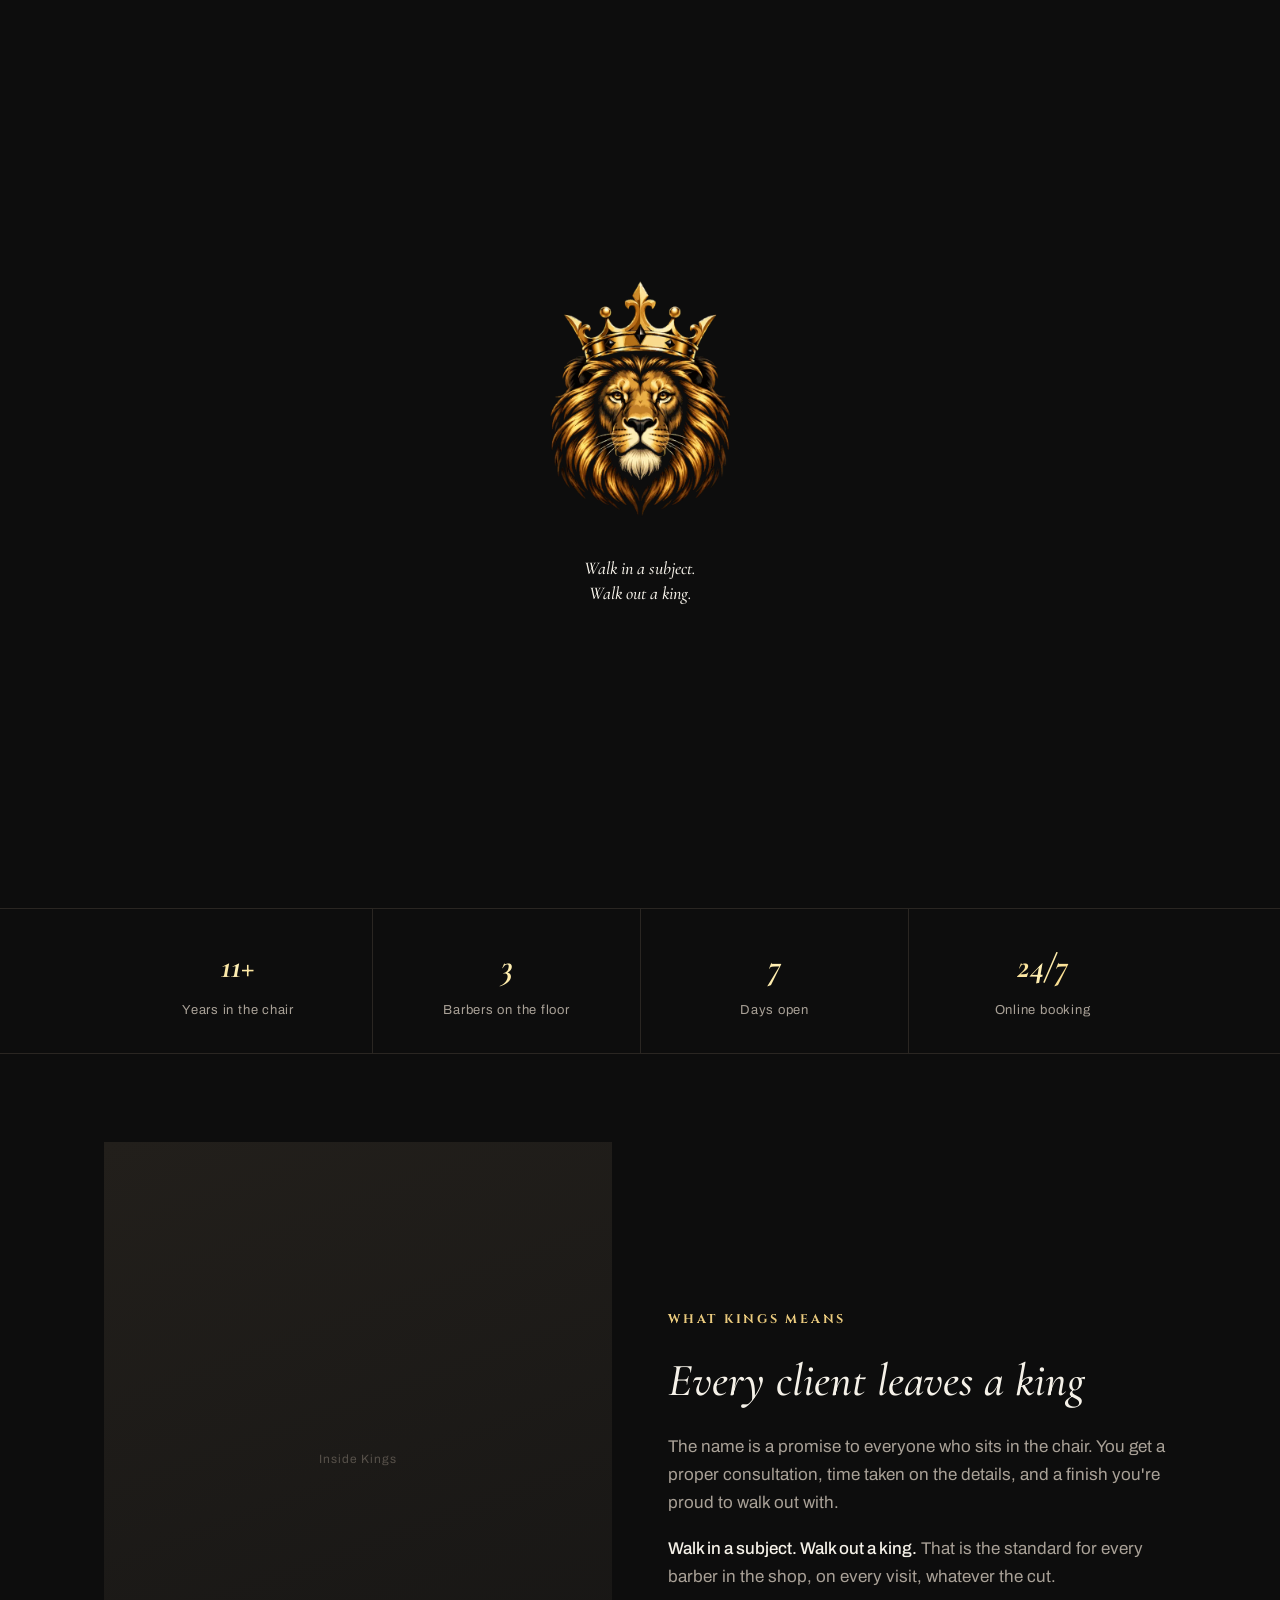
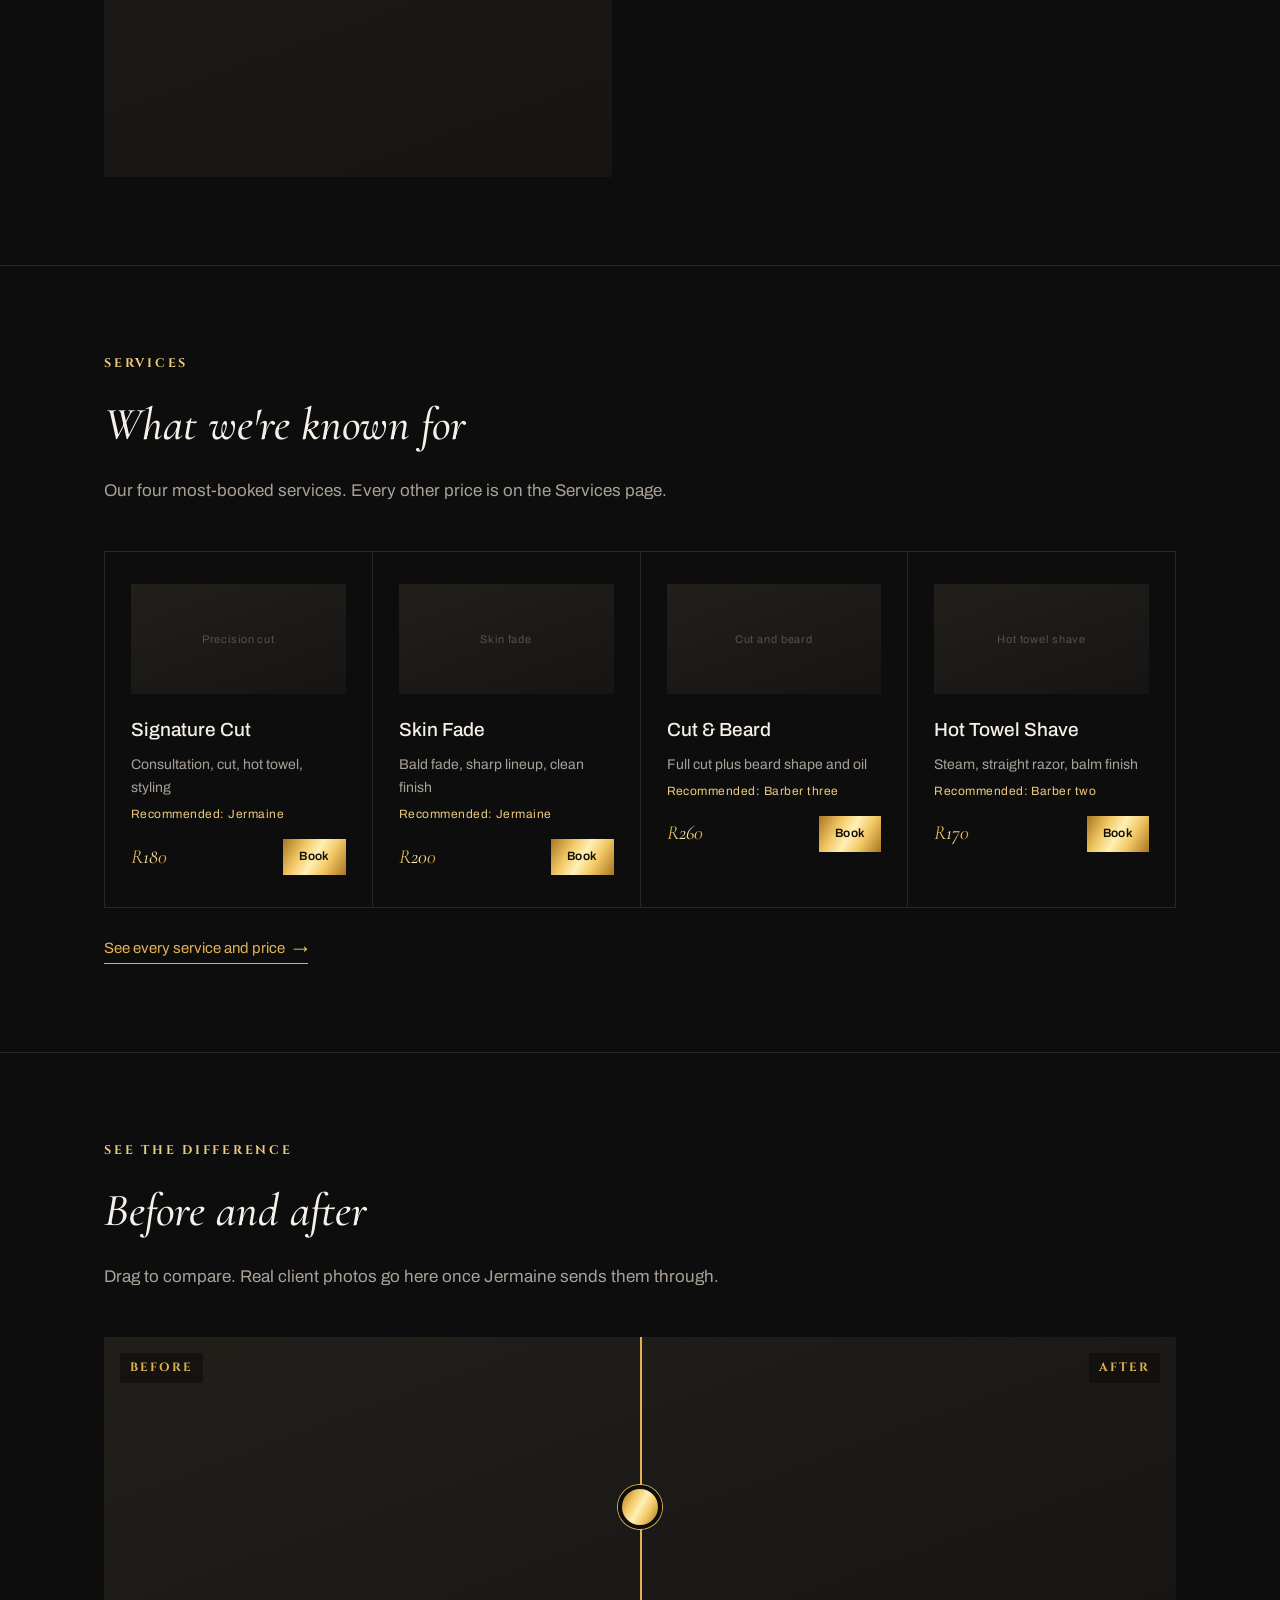
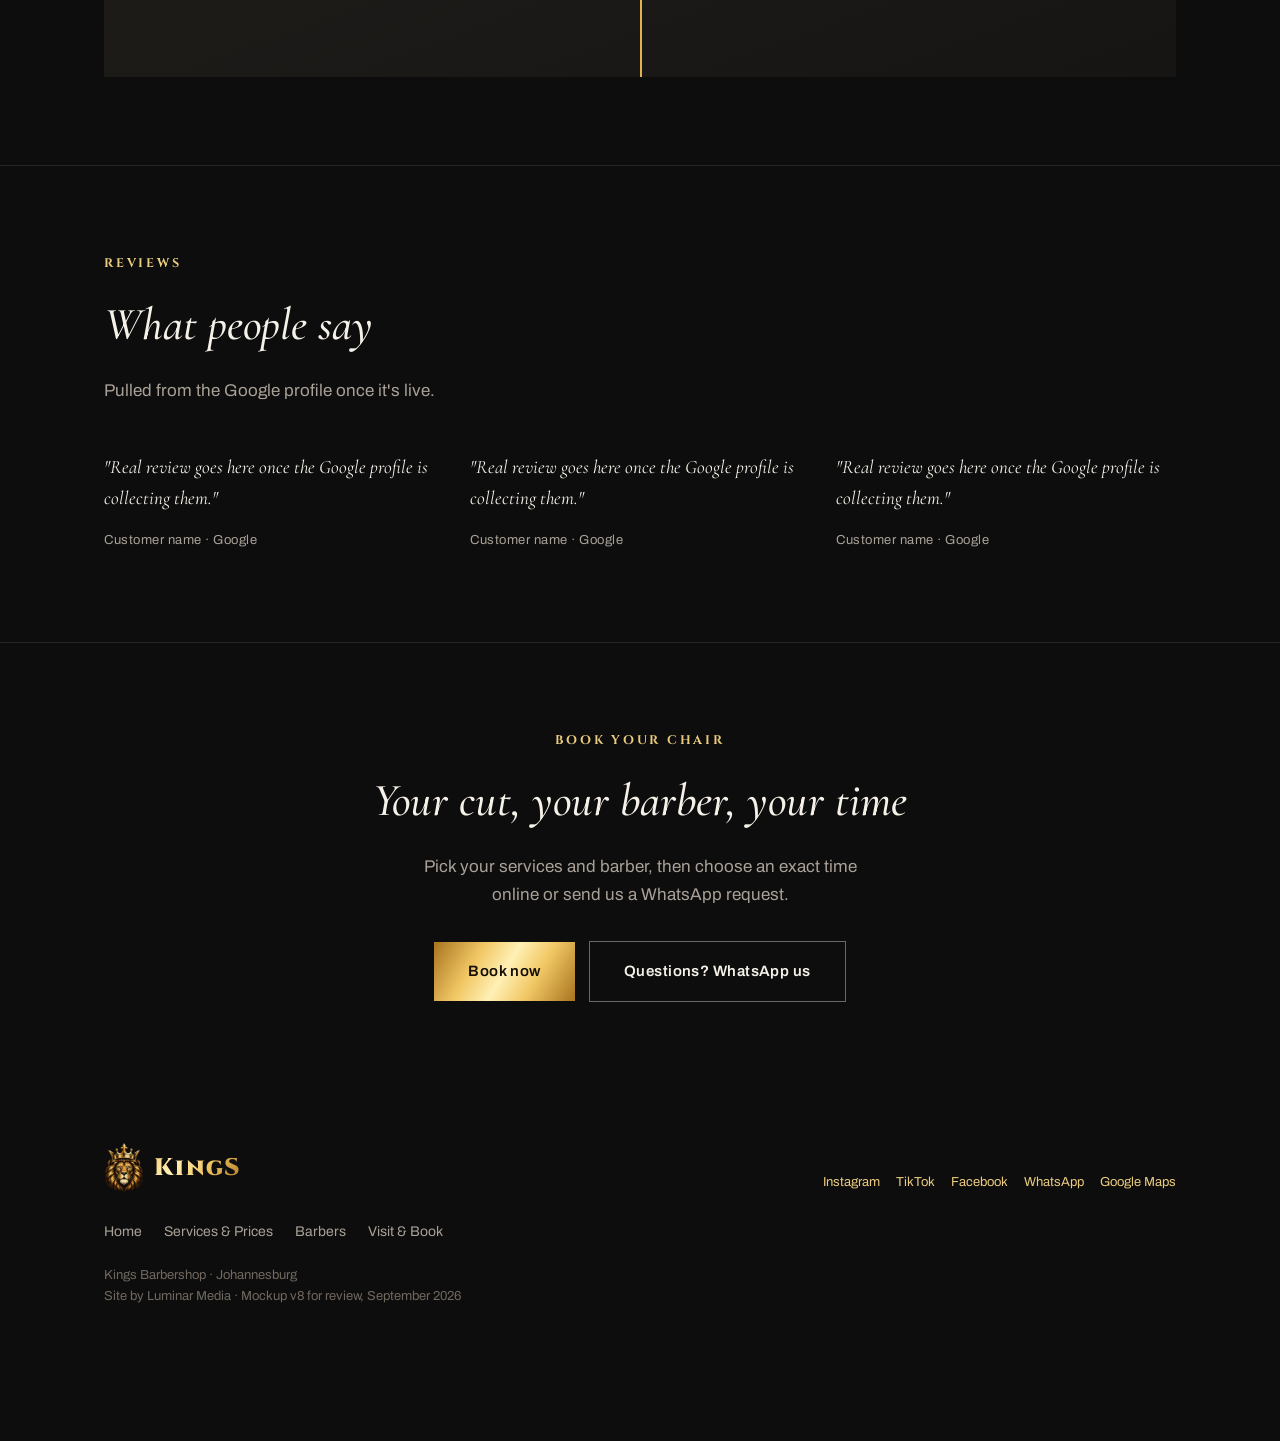
==== commit e0d910aa: "Own booking system, front desk admin, lion on loading screen only" ====
--- a/index.html
+++ b/index.html
@@ -4,7 +4,7 @@
 <meta charset="utf-8">
 <meta name="viewport" content="width=device-width, initial-scale=1, viewport-fit=cover">
 <title>Kings Barbershop Johannesburg</title>
-<meta name="description" content="Skin fades, signature cuts, beard trims and hot towel shaves in Johannesburg. Every price listed upfront. Book your barber on WhatsApp or Fresha.">
+<meta name="description" content="Skin fades, signature cuts, beard trims and hot towel shaves in Johannesburg. Every price listed upfront. Book your barber online or on WhatsApp.">
 <meta name="theme-color" content="#0D0D0D">
 
 <!-- SITE URL: every "kings-barbershop-six.vercel.app" on this page (and in robots.txt + sitemap.xml) must change if the site moves to its own domain -->
@@ -21,7 +21,7 @@
 <meta property="og:image:type" content="image/jpeg">
 <meta property="og:image:width" content="1200">
 <meta property="og:image:height" content="630">
-<meta property="og:image:alt" content="Kings Barbershop rose gold crest with the line Walk in a subject. Walk out a king.">
+<meta property="og:image:alt" content="Kings Barbershop gold crowned lion logo with the line Walk in a subject. Walk out a king.">
 <meta name="twitter:card" content="summary_large_image">
 <meta name="twitter:title" content="Kings Barbershop · Johannesburg">
 <meta name="twitter:description" content="Walk in a subject. Walk out a king. Fades, cuts and hot towel shaves, every price listed. Book online or on WhatsApp.">
@@ -41,7 +41,7 @@
   "description": "Barbershop in Johannesburg for skin fades, signature cuts, beard trims and hot towel shaves.",
   "url": "https://kings-barbershop-six.vercel.app/",
   "image": "https://kings-barbershop-six.vercel.app/og-image.jpg",
-  "logo": "https://kings-barbershop-six.vercel.app/apple-touch-icon.png",
+  "logo": "https://kings-barbershop-six.vercel.app/logo.png",
   "priceRange": "R70 - R260",
   "currenciesAccepted": "ZAR",
   "paymentAccepted": "Cash, Card, SnapScan",
@@ -64,21 +64,21 @@
 <script>document.documentElement.classList.add('js')</script>
 <link rel="preconnect" href="https://fonts.googleapis.com">
 <link rel="preconnect" href="https://fonts.gstatic.com" crossorigin>
-<link href="https://fonts.googleapis.com/css2?family=Cormorant+Garamond:ital,wght@0,500;1,500&amp;family=Archivo:wght@400;500;600&amp;display=swap" rel="stylesheet">
+<link href="https://fonts.googleapis.com/css2?family=Cormorant+Garamond:ital,wght@0,500;1,500&amp;family=Archivo:wght@400;500;600&amp;family=Cinzel:wght@600;700;900&amp;display=swap" rel="stylesheet">
+<link rel="preload" as="image" href="lion-480.webp" imagesrcset="lion-480.webp 480w, lion-900.webp 900w" imagesizes="190px">
 <link rel="stylesheet" href="styles.css">
 <script src="site.js" defer></script>
 </head>
 <body>
-<svg width="0" height="0" style="position:absolute" aria-hidden="true" focusable="false"><defs><linearGradient id="rg" gradientUnits="userSpaceOnUse" x1="60" y1="34" x2="340" y2="452"><stop offset="0" stop-color="#8E5040"/><stop offset=".3" stop-color="#CF8F74"/><stop offset=".5" stop-color="#FCE4D6"/><stop offset=".72" stop-color="#CF8F74"/><stop offset="1" stop-color="#8E5040"/></linearGradient><linearGradient id="rg-sheen" gradientUnits="userSpaceOnUse" x1="0" y1="0" x2="400" y2="0" gradientTransform="translate(-400,0)"><stop offset="0" stop-color="#fff" stop-opacity="0"/><stop offset=".42" stop-color="#fff" stop-opacity="0"/><stop offset=".5" stop-color="#fff" stop-opacity=".85"/><stop offset=".58" stop-color="#fff" stop-opacity="0"/><stop offset="1" stop-color="#fff" stop-opacity="0"/><animateTransform id="sheen-anim" attributeName="gradientTransform" type="translate" from="-400 0" to="400 0" dur="1.4s" begin="indefinite" fill="freeze"/></linearGradient></defs></svg>
 
 <div id="preloader">
-  <svg class="mark" viewBox="0 0 400 520" aria-hidden="true"><path d="M60 60 H340 V290 Q340 400 200 452 Q60 400 60 290 Z" fill="none" stroke="url(#rg)" stroke-width="16"/><polygon points="128,172 128,62 162,102 200,34 238,102 272,62 272,172" fill="url(#rg)"/><g aria-hidden="true"><path d="M60 60 H340 V290 Q340 400 200 452 Q60 400 60 290 Z" fill="none" stroke="url(#rg-sheen)" stroke-width="16"/><polygon points="128,172 128,62 162,102 200,34 238,102 272,62 272,172" fill="url(#rg-sheen)"/></g></svg>
+  <div class="lion"><img src="lion-480.webp" srcset="lion-480.webp 480w, lion-900.webp 900w" sizes="190px" width="190" height="245" alt=""></div>
   <p class="tag">Walk in a subject.<br>Walk out a king.</p>
 </div>
 
 <nav>
   <div class="nav-in">
-    <a class="brand" href="./" aria-label="Kings Barbershop home"><svg viewBox="0 0 400 520" aria-hidden="true"><path d="M60 60 H340 V290 Q340 400 200 452 Q60 400 60 290 Z" fill="none" stroke="url(#rg)" stroke-width="16"/><polygon points="128,172 128,62 162,102 200,34 238,102 272,62 272,172" fill="url(#rg)"/></svg>Kings</a>
+    <a class="brand" href="./" aria-label="Kings Barbershop home"><img src="lion-96.webp" width="31" height="40" alt="">KingS</a>
     <div class="nav-links"><a href="services">Services &amp; Prices</a><a href="barbers">Barbers</a><a href="visit">Visit &amp; Book</a></div>
     <a class="btn" href="visit#builder">Book now</a>
     <button class="menu-btn" type="button" aria-expanded="false" aria-controls="menu">Menu</button>
@@ -87,7 +87,7 @@
 
 <div class="menu" id="menu" hidden>
   <div class="menu-top">
-    <a class="brand" href="./" aria-label="Kings Barbershop home"><svg viewBox="0 0 400 520" aria-hidden="true"><path d="M60 60 H340 V290 Q340 400 200 452 Q60 400 60 290 Z" fill="none" stroke="url(#rg)" stroke-width="16"/><polygon points="128,172 128,62 162,102 200,34 238,102 272,62 272,172" fill="url(#rg)"/></svg>Kings</a>
+    <a class="brand" href="./" aria-label="Kings Barbershop home"><img src="lion-96.webp" width="31" height="40" alt="">KingS</a>
     <button class="menu-btn menu-close" type="button">Close</button>
   </div>
   <div class="menu-links">
@@ -98,7 +98,7 @@
   </div>
   <div class="menu-book">
     <a class="btn" href="visit#builder">Book now</a>
-    <a class="fresha" href="#" data-wa>Or message us on WhatsApp</a>
+    <a class="menu-wa" href="#" data-wa>Or message us on WhatsApp</a>
   </div>
 </div>
 
@@ -143,10 +143,10 @@
   <div class="wrap">
     <div class="head"><p class="kicker">Services</p><h2>What we're known for</h2><p>Our four most-booked services. Every other price is on the Services page.</p></div>
     <div class="svc-grid">
-      <div class="svc" data-b="jermaine"><div class="photo">Precision cut</div><h3>Signature Cut</h3><p>Consultation, cut, hot towel, styling</p><p class="rec">Recommended: Jermaine</p><div class="row"><span class="amt">R180</span><a class="btn sm" href="visit?s=signature-cut#builder">Book</a></div></div>
-      <div class="svc" data-b="jermaine"><div class="photo">Skin fade</div><h3>Skin Fade</h3><p>Bald fade, sharp lineup, clean finish</p><p class="rec">Recommended: Jermaine</p><div class="row"><span class="amt">R200</span><a class="btn sm" href="visit?s=skin-fade#builder">Book</a></div></div>
-      <div class="svc" data-b="three"><div class="photo">Cut and beard</div><h3>Cut &amp; Beard</h3><p>Full cut plus beard shape and oil</p><p class="rec">Recommended: Barber three</p><div class="row"><span class="amt">R260</span><a class="btn sm" href="visit?s=cut-beard#builder">Book</a></div></div>
-      <div class="svc" data-b="two"><div class="photo">Hot towel shave</div><h3>Hot Towel Shave</h3><p>Steam, straight razor, balm finish</p><p class="rec">Recommended: Barber two</p><div class="row"><span class="amt">R170</span><a class="btn sm" href="visit?s=hot-towel-shave#builder">Book</a></div></div>
+      <div class="svc" data-b="jermaine"><div class="photo">Precision cut</div><h3>Signature Cut</h3><p>Consultation, cut, hot towel, styling</p><p class="rec">Recommended: Jermaine</p><div class="row"><span class="amt" data-svc="signature-cut">R180</span><a class="btn sm" href="visit?s=signature-cut#builder">Book</a></div></div>
+      <div class="svc" data-b="jermaine"><div class="photo">Skin fade</div><h3>Skin Fade</h3><p>Bald fade, sharp lineup, clean finish</p><p class="rec">Recommended: Jermaine</p><div class="row"><span class="amt" data-svc="skin-fade">R200</span><a class="btn sm" href="visit?s=skin-fade#builder">Book</a></div></div>
+      <div class="svc" data-b="three"><div class="photo">Cut and beard</div><h3>Cut &amp; Beard</h3><p>Full cut plus beard shape and oil</p><p class="rec">Recommended: Barber three</p><div class="row"><span class="amt" data-svc="cut-beard">R260</span><a class="btn sm" href="visit?s=cut-beard#builder">Book</a></div></div>
+      <div class="svc" data-b="two"><div class="photo">Hot towel shave</div><h3>Hot Towel Shave</h3><p>Steam, straight razor, balm finish</p><p class="rec">Recommended: Barber two</p><div class="row"><span class="amt" data-svc="hot-towel-shave">R170</span><a class="btn sm" href="visit?s=hot-towel-shave#builder">Book</a></div></div>
     </div>
     <a class="see-all" href="services">See every service and price</a>
   </div>
@@ -190,18 +190,18 @@
 <footer>
   <div class="wrap">
     <div class="foot-row">
-      <a class="brand" href="./" style="font-size:24px" aria-label="Kings Barbershop home"><svg viewBox="0 0 400 520" aria-hidden="true"><path d="M60 60 H340 V290 Q340 400 200 452 Q60 400 60 290 Z" fill="none" stroke="url(#rg)" stroke-width="16"/><polygon points="128,172 128,62 162,102 200,34 238,102 272,62 272,172" fill="url(#rg)"/></svg>Kings</a>
+      <a class="brand" href="./" style="font-size:24px" aria-label="Kings Barbershop home"><img src="lion-96.webp" width="31" height="40" alt="">KingS</a>
       <div class="foot-social"><a href="#">Instagram</a><a href="#">TikTok</a><a href="#">Facebook</a><a href="#" data-wa>WhatsApp</a><a href="#">Google Maps</a></div>
     </div>
     <div class="foot-pages"><a href="./">Home</a><a href="services">Services &amp; Prices</a><a href="barbers">Barbers</a><a href="visit">Visit &amp; Book</a></div>
-    <p class="fine">Kings Barbershop · Johannesburg<br>Site by Luminar Media · Mockup v7 for review, September 2026</p>
+    <p class="fine">Kings Barbershop · Johannesburg<br>Site by Luminar Media · Mockup v8 for review, September 2026</p>
   </div>
 </footer>
 
 <div class="dock">
   <div class="info"><b>Next opening</b><span data-slot>…</span></div>
-  <div style="display:flex;gap:10px;align-items:center">
-    <a href="#" data-wa style="color:var(--gold-2);font-size:12px;text-decoration:none;white-space:nowrap">WhatsApp</a>
+  <div class="dock-actions">
+    <a class="dock-wa" href="#" data-wa>WhatsApp</a>
     <a class="btn" href="visit#builder">Book now</a>
   </div>
 </div>
--- a/styles.css
+++ b/styles.css
@@ -1,8 +1,9 @@
 /* Kings Barbershop: shared styles for every page */
 :root{--ink:#0D0D0D;--ink-2:#161514;--line:#2A2622;
-  /* copper rose gold: --rose for flat accents, --rose-2 for small text, --metal for the shiny gradient */
-  --rose:#CF8F74;--rose-2:#D99E84;--rose-deep:#8E5040;--rose-hi:#FCE4D6;
-  --metal:linear-gradient(120deg,#8E5040 0%,#CF8F74 28%,#FCE4D6 50%,#CF8F74 72%,#8E5040 100%);
+  /* his gold, taken from the lettering in his logo:
+     --gold accents, --gold-2 small text, --metal the shiny gradient, --on-gold text sitting on gold */
+  --gold:#E0B252;--gold-2:#EBCB7E;--gold-deep:#A8741F;--gold-hi:#FFF0B5;--on-gold:#140E05;
+  --metal:linear-gradient(120deg,#A8741F 0%,#F2C865 30%,#FFF0B5 50%,#F2C865 70%,#A8741F 100%);
   --paper:#F5F1E8;--mute:#A9A197;--wa:#25D366;color-scheme:dark}
 *{box-sizing:border-box}
 html{scroll-behavior:smooth}
@@ -13,14 +14,15 @@
 
 nav{position:sticky;top:env(safe-area-inset-top,0px);z-index:40;background:rgba(13,13,13,.94);border-bottom:1px solid var(--line);backdrop-filter:blur(8px)}
 .nav-in{display:flex;align-items:center;justify-content:space-between;gap:16px;padding:14px 24px;max-width:1120px;margin:0 auto}
-.brand{display:flex;align-items:center;gap:9px;font-family:'Cormorant Garamond',serif;font-weight:500;font-size:20px;letter-spacing:.12em;color:var(--rose)}
-.brand svg{width:22px;height:auto;transition:transform .5s ease,filter .5s ease}
-.brand:hover svg{transform:rotate(8deg);filter:drop-shadow(0 0 6px rgba(207,143,116,.75))}
+.brand{display:flex;align-items:center;gap:10px;font-family:Cinzel,Georgia,serif;font-weight:900;font-size:21px;line-height:1;letter-spacing:.05em;color:var(--gold)}
+.brand img{display:block;height:40px;width:auto;transition:filter .5s ease}
+.brand:hover img{filter:drop-shadow(0 0 8px rgba(242,200,101,.5))}
+footer .brand img{height:52px}
 .nav-links{display:flex;gap:28px;font-size:14px}
 .nav-links a{color:var(--mute);text-decoration:none}
 .nav-links a:hover{color:var(--paper)}
 @media(max-width:820px){.nav-links{display:none}}
-.btn{display:inline-flex;align-items:center;gap:9px;padding:14px 26px;background:var(--rose);color:var(--ink);text-decoration:none;font-weight:600;font-size:14px;letter-spacing:.03em;border:0;cursor:pointer}
+.btn{display:inline-flex;align-items:center;gap:9px;padding:14px 26px;background:var(--gold);color:var(--ink);text-decoration:none;font-weight:600;font-size:14px;letter-spacing:.03em;border:0;cursor:pointer}
 .btn:hover{filter:brightness(1.06)}
 .btn.wa{background:var(--wa);color:#07310F}
 .btn.ghost{background:transparent;color:var(--paper);border:1px solid rgba(245,241,232,.4)}
@@ -28,33 +30,33 @@
 
 .hero{position:relative;min-height:92vh;display:flex;align-items:flex-end;background:linear-gradient(180deg,rgba(13,13,13,.15) 0%,rgba(13,13,13,.6) 55%,var(--ink) 100%),linear-gradient(155deg,#2a231a,#161310);background-attachment:fixed}
 @media(max-width:820px){.hero{background-attachment:scroll}}
-.hero-in{padding:0 24px 70px;max-width:1120px;margin:0 auto;width:100%}
-.eyebrow{color:var(--rose);font-size:13px;letter-spacing:.28em;margin:0 0 16px;text-transform:uppercase}
+.hero-in{padding:0 24px 112px;max-width:1120px;margin:0 auto;width:100%}
+.eyebrow{color:var(--gold);font-size:13px;letter-spacing:.28em;margin:0 0 16px;text-transform:uppercase}
 h1{font-family:'Cormorant Garamond',serif;font-style:italic;font-weight:500;font-size:clamp(38px,6.6vw,70px);margin:0 0 20px;line-height:1.08}
-.hero p{color:var(--mute);max-width:46ch;margin:0 0 26px;font-size:18px}
+.hero p:not(.eyebrow){color:var(--mute);max-width:46ch;margin:0 0 26px;font-size:18px}
 .cta-row{display:flex;gap:14px;flex-wrap:wrap;align-items:center;margin-bottom:18px}
 .avail{display:inline-flex;align-items:center;gap:8px;color:var(--mute);font-size:13px}
 .avail .dot{width:7px;height:7px;border-radius:50%;background:#3FD97A;box-shadow:0 0 0 3px rgba(63,217,122,.2)}
 .avail b{color:var(--paper);font-weight:500}
 .badges{display:flex;gap:22px;flex-wrap:wrap;margin-top:6px}
 .badges span{color:var(--mute);font-size:12px;letter-spacing:.05em;display:flex;align-items:center;gap:7px}
-.badges span::before{content:"";width:5px;height:5px;background:var(--rose);border-radius:50%}
+.badges span::before{content:"";width:5px;height:5px;background:var(--gold);border-radius:50%}
 
 .stats{border-bottom:1px solid var(--line);border-top:1px solid var(--line)}
 .stats .wrap{display:grid;grid-template-columns:repeat(4,1fr);text-align:center}
 @media(max-width:700px){.stats .wrap{grid-template-columns:repeat(2,1fr)}}
 .stat{padding:30px 10px;border-left:1px solid var(--line)}
 .stat:first-child{border-left:0}
-.stat b{display:block;font-family:'Cormorant Garamond',serif;font-style:italic;font-size:34px;color:var(--rose)}
+.stat b{display:block;font-family:'Cormorant Garamond',serif;font-style:italic;font-size:34px;color:var(--gold)}
 .stat span{color:var(--mute);font-size:13px;letter-spacing:.06em}
 
 section{padding:88px 0;border-bottom:1px solid var(--line)}
 .js .reveal{opacity:0;transform:translateY(22px);transition:opacity .7s ease,transform .7s ease}
 .js .reveal.in{opacity:1;transform:translateY(0)}
 .head{max-width:640px;margin:0 0 46px}
-.kicker{color:var(--rose-2);font-size:13px;letter-spacing:.22em;text-transform:uppercase;margin:0 0 12px}
+.kicker{color:var(--gold-2);font-size:13px;letter-spacing:.22em;text-transform:uppercase;margin:0 0 12px}
 h2{font-family:'Cormorant Garamond',serif;font-style:italic;font-weight:500;font-size:clamp(30px,4.4vw,46px);margin:0 0 14px}
-.head p{color:var(--mute);margin:0}
+.head p:not(.kicker){color:var(--mute);margin:0}
 
 .story{display:grid;grid-template-columns:1fr 1fr;gap:56px;align-items:center}
 @media(max-width:820px){.story{grid-template-columns:1fr;gap:32px}}
@@ -70,16 +72,16 @@
 .ba{position:relative;height:340px;overflow:hidden;user-select:none}
 .ba .side{position:absolute;inset:0}
 .ba .after{clip-path:inset(0 0 0 50%)}
-.ba .lbl{position:absolute;top:16px;font-size:11px;letter-spacing:.15em;text-transform:uppercase;color:var(--rose);background:rgba(13,13,13,.6);padding:5px 10px}
+.ba .lbl{position:absolute;top:16px;font-size:11px;letter-spacing:.15em;text-transform:uppercase;color:var(--gold);background:rgba(13,13,13,.6);padding:5px 10px}
 .ba .lbl.l{left:16px}.ba .lbl.r{right:16px}
 .ba input[type=range]{position:absolute;inset:0;width:100%;height:100%;margin:0;appearance:none;background:transparent;cursor:ew-resize}
-.ba input[type=range]::-webkit-slider-thumb{appearance:none;width:44px;height:44px;border-radius:50%;background:var(--rose);border:4px solid var(--ink);box-shadow:0 0 0 1px var(--rose)}
-.ba .handle{position:absolute;top:0;bottom:0;width:2px;background:var(--rose);pointer-events:none}
+.ba input[type=range]::-webkit-slider-thumb{appearance:none;width:44px;height:44px;border-radius:50%;background:var(--gold);border:4px solid var(--ink);box-shadow:0 0 0 1px var(--gold)}
+.ba .handle{position:absolute;top:0;bottom:0;width:2px;background:var(--gold);pointer-events:none}
 
 /* filter chips */
 .chips{display:flex;gap:10px;flex-wrap:wrap;margin-bottom:30px}
 .chip{padding:8px 16px;border:1px solid var(--line);background:transparent;color:var(--mute);font-size:13px;cursor:pointer;border-radius:100px}
-.chip.active{background:var(--rose);color:var(--ink);border-color:var(--rose)}
+.chip.active{background:var(--gold);color:var(--on-gold);border-color:var(--gold)}
 
 .svc-grid{display:grid;grid-template-columns:repeat(auto-fit,minmax(230px,1fr));gap:1px;background:var(--line);border:1px solid var(--line)}
 .svc{background:var(--ink);padding:32px 26px;transition:opacity .35s ease}
@@ -88,48 +90,48 @@
 .svc:hover .photo{filter:brightness(1.15)}
 .svc h3{margin:0 0 8px;font-size:19px;font-weight:500}
 .svc p{margin:0 0 6px;color:var(--mute);font-size:14px}
-.svc .rec{color:var(--rose-2);font-size:12px;letter-spacing:.04em;margin:0 0 14px}
+.svc .rec{color:var(--gold-2);font-size:12px;letter-spacing:.04em;margin:0 0 14px}
 .svc .row{display:flex;justify-content:space-between;align-items:center}
-.svc .amt{font-family:'Cormorant Garamond',serif;font-style:italic;color:var(--rose);font-size:20px}
+.svc .amt{font-family:'Cormorant Garamond',serif;font-style:italic;color:var(--gold);font-size:20px}
 
 .price-list{border-top:1px solid var(--line)}
 .price{display:flex;align-items:center;gap:14px;padding:20px 0;border-bottom:1px solid var(--line)}
 .price .name{font-size:18px}
 .price .desc{display:block;color:var(--mute);font-size:14px;margin-top:3px}
 .price .dots{flex:1;border-bottom:1px dotted #3B352E;transform:translateY(-5px)}
-.price .amt{font-family:'Cormorant Garamond',serif;font-style:italic;color:var(--rose);font-size:24px;white-space:nowrap}
+.price .amt{font-family:'Cormorant Garamond',serif;font-style:italic;color:var(--gold);font-size:24px;white-space:nowrap}
 .price .amt small{font-family:Archivo,sans-serif;font-style:normal;font-weight:400;color:var(--mute);font-size:12px;display:block;text-align:right}
-.price input[type=checkbox]{width:18px;height:18px;accent-color:var(--rose);flex:0 0 auto}
+.price input[type=checkbox]{width:18px;height:18px;accent-color:var(--gold);flex:0 0 auto}
 
 /* calculator */
 .calc-bar{position:sticky;bottom:0;background:var(--ink-2);border:1px solid var(--line);padding:18px 22px;display:flex;justify-content:space-between;align-items:center;flex-wrap:wrap;gap:14px;margin-top:8px}
-.calc-bar .tot{font-family:'Cormorant Garamond',serif;font-style:italic;color:var(--rose);font-size:24px}
+.calc-bar .tot{font-family:'Cormorant Garamond',serif;font-style:italic;color:var(--gold);font-size:24px}
 .calc-bar span.lbl{color:var(--mute);font-size:13px;display:block;margin-bottom:2px}
 
 /* pay per visit vs Standing Chair */
 .plans{display:grid;grid-template-columns:1.25fr 1fr;gap:20px;align-items:start}
 @media(max-width:820px){.plans{grid-template-columns:1fr}}
 .plan{padding:34px 30px;border:1px solid var(--line);display:flex;flex-direction:column;gap:16px}
-.plan.main{border-color:var(--rose);background:linear-gradient(160deg,#1d1810,#141210)}
+.plan.main{border-color:var(--gold);background:linear-gradient(160deg,#1d1810,#141210)}
 .plan.alt{background:var(--ink-2)}
-.plan-tag{margin:0;font-size:12px;letter-spacing:.2em;text-transform:uppercase;color:var(--rose)}
+.plan-tag{margin:0;font-size:12px;letter-spacing:.2em;text-transform:uppercase;color:var(--gold)}
 .plan.alt .plan-tag{color:var(--mute)}
 .plan h3{margin:0;font-family:'Cormorant Garamond',Georgia,serif;font-style:italic;font-weight:500;font-size:clamp(30px,3.8vw,40px);line-height:1.1}
 .plan.alt h3{font-size:clamp(26px,3vw,32px)}
-.plan-price{margin:0;font-family:'Cormorant Garamond',Georgia,serif;font-style:italic;color:var(--rose);font-size:30px;line-height:1.2;font-variant-numeric:tabular-nums}
+.plan-price{margin:0;font-family:'Cormorant Garamond',Georgia,serif;font-style:italic;color:var(--gold);font-size:30px;line-height:1.2;font-variant-numeric:tabular-nums}
 .plan-price small{font-family:Archivo,Helvetica,Arial,sans-serif;font-style:normal;color:var(--mute);font-size:13px;margin-left:4px}
 .plan-save{margin:-10px 0 0;color:var(--mute);font-size:13px}
 .plan-list{margin:0;padding:0;list-style:none;display:grid;gap:10px}
 .plan-list li{padding-left:18px;position:relative;font-size:15px}
-.plan-list li::before{content:"";position:absolute;left:0;top:.72em;width:6px;height:6px;background:var(--rose);border-radius:50%}
+.plan-list li::before{content:"";position:absolute;left:0;top:.72em;width:6px;height:6px;background:var(--gold);border-radius:50%}
 .plan.alt .plan-list li{color:var(--mute)}
 .plan-cta{display:flex;gap:20px;align-items:center;flex-wrap:wrap;margin-top:6px}
-.plan-link{color:var(--rose);font-size:14px;text-decoration:none;border-bottom:1px solid currentColor;padding-bottom:1px}
+.plan-link{color:var(--gold);font-size:14px;text-decoration:none;border-bottom:1px solid currentColor;padding-bottom:1px}
 .plan.alt .btn{align-self:flex-start}
 .terms{border-top:1px solid var(--line);padding-top:14px}
 .terms summary{cursor:pointer;font-size:14px;list-style:none;display:flex;justify-content:space-between;align-items:center}
 .terms summary::-webkit-details-marker{display:none}
-.terms summary::after{content:"+";color:var(--rose);font-size:20px}
+.terms summary::after{content:"+";color:var(--gold);font-size:20px}
 .terms[open] summary::after{content:"–"}
 .terms ul{margin:12px 0 0;padding-left:18px;color:var(--mute);font-size:13.5px;display:grid;gap:8px}
 
@@ -141,12 +143,12 @@
 .barber:hover .photo .shot.still{opacity:0}
 .barber:hover .photo .shot.action{opacity:1}
 .barber h3{margin:0 0 3px;font-size:20px;font-weight:500}
-.barber .role{color:var(--rose);font-size:13px;letter-spacing:.08em;margin:0 0 10px;text-transform:uppercase}
+.barber .role{color:var(--gold);font-size:13px;letter-spacing:.08em;margin:0 0 10px;text-transform:uppercase}
 .barber p{margin:0;color:var(--mute);font-size:14px}
 
 .craft{display:grid;grid-template-columns:repeat(3,1fr);gap:36px}
 @media(max-width:760px){.craft{grid-template-columns:1fr}}
-.craft .num{font-family:'Cormorant Garamond',serif;font-style:italic;color:var(--rose);font-size:15px;margin:0 0 10px}
+.craft .num{font-family:'Cormorant Garamond',serif;font-style:italic;color:var(--gold);font-size:15px;margin:0 0 10px}
 .craft h3{margin:0 0 10px;font-size:19px;font-weight:500}
 .craft p{margin:0;color:var(--mute);font-size:15px}
 
@@ -158,7 +160,7 @@
 .faq-item{border-bottom:1px solid var(--line)}
 .faq-item summary{cursor:pointer;padding:22px 0;font-size:17px;list-style:none;display:flex;justify-content:space-between;align-items:center;gap:16px}
 .faq-item summary::-webkit-details-marker{display:none}
-.faq-item summary::after{content:"+";color:var(--rose);font-size:22px;flex:0 0 auto}
+.faq-item summary::after{content:"+";color:var(--gold);font-size:22px;flex:0 0 auto}
 .faq-item[open] summary::after{content:"–"}
 .faq-item p{margin:0 0 22px;color:var(--mute);font-size:15px;max-width:64ch}
 
@@ -170,38 +172,46 @@
 footer{padding:52px 0 120px}
 .foot-row{display:flex;justify-content:space-between;align-items:flex-end;flex-wrap:wrap;gap:20px;margin-bottom:26px}
 .foot-social{display:flex;gap:16px;font-size:13px}
-.foot-social a{color:var(--rose-2);text-decoration:none}
+.foot-social a{color:var(--gold-2);text-decoration:none}
 footer .fine{color:#6F685F;font-size:13px}
-footer .fine a{color:var(--rose-2)}
+footer .fine a{color:var(--gold-2)}
 
 .dock{position:fixed;left:0;right:0;bottom:0;z-index:50;background:rgba(13,13,13,.96);border-top:1px solid var(--line);padding:12px 22px;padding-bottom:calc(12px + env(safe-area-inset-bottom,0px));display:flex;gap:12px;align-items:center;justify-content:space-between}
 .dock .info{display:flex;flex-direction:column;gap:2px}
 .dock .info b{font-size:13px;color:var(--paper)}
 .dock .info span{font-size:11px;color:var(--mute)}
-@media(max-width:600px){.dock .info{display:none}.dock .btn{flex:1;justify-content:center}}
+.dock-actions{display:flex;gap:14px;align-items:center}
+.dock-wa{color:var(--gold-2);font-size:12px;text-decoration:none;white-space:nowrap}
+@media(max-width:600px){.dock .info{display:none}.dock-actions{flex:1;justify-content:flex-end}.dock .btn{flex:1;justify-content:center}}
 .note{background:#1B1815;border:1px dashed #3B352E;padding:14px 18px;color:#9A938C;font-size:13px;margin-top:30px}
 
 #preloader{position:fixed;inset:0;z-index:100;background:var(--ink);display:none;flex-direction:column;align-items:center;justify-content:center;gap:18px;transition:opacity .5s ease,visibility .5s ease}
 .js #preloader{display:flex}
 #preloader.hide{opacity:0;visibility:hidden}
-#preloader .mark{width:110px;height:auto;opacity:0}
+#preloader .lion{position:relative;width:min(46vw,190px);opacity:0}
+#preloader .lion img{display:block;width:100%;height:auto}
+/* the shine: a light band, masked to the lion's outline, sweeps across once (site.js adds .shine) */
+#preloader .lion::after{content:"";position:absolute;inset:0;pointer-events:none;background:linear-gradient(105deg,transparent 42%,rgba(255,244,214,.75) 50%,transparent 58%) 100% 0/250% 100% no-repeat;-webkit-mask:url(lion-96.webp) center/100% 100% no-repeat;mask:url(lion-96.webp) center/100% 100% no-repeat}
+#preloader.shine .lion::after{animation:shine 1.4s ease-in-out forwards}
+@keyframes shine{to{background-position:0 0}}
 #preloader .tag{font-family:'Cormorant Garamond',serif;font-style:italic;font-weight:500;color:var(--paper);text-align:center;font-size:18px;line-height:1.4;opacity:0}
-#preloader.go .mark{animation:reveal 1.1s ease forwards .15s}
+#preloader.go .lion{animation:reveal 1.1s ease forwards .15s}
 #preloader.go .tag{animation:reveal 1.1s ease forwards .5s}
 @keyframes reveal{0%{opacity:0;transform:scale(.85)}100%{opacity:1;transform:scale(1)}}
 
-a:focus-visible,.btn:focus-visible,.chip:focus-visible,summary:focus-visible,input:focus-visible{outline:2px solid var(--rose);outline-offset:3px}
+a:focus-visible,.btn:focus-visible,.chip:focus-visible,summary:focus-visible,input:focus-visible{outline:2px solid var(--gold);outline-offset:3px}
 @media(prefers-reduced-motion:reduce){
   html{scroll-behavior:auto}
   .hero{background-attachment:scroll}
   .js .reveal{opacity:1;transform:none;transition:none}
-  #preloader .mark,#preloader .tag,#preloader.go .mark,#preloader.go .tag{animation:none;opacity:1}
+  #preloader .lion,#preloader .tag,#preloader.go .lion,#preloader.go .tag{animation:none;opacity:1}
+  #preloader .lion::after{display:none}
 }
 
 /* ---------- multi-page additions ---------- */
 a.brand{text-decoration:none}
 .nav-links a{padding-block:4px;border-bottom:1px solid transparent}
-.nav-links a[aria-current="page"]{color:var(--paper);border-bottom-color:var(--rose)}
+.nav-links a[aria-current="page"]{color:var(--paper);border-bottom-color:var(--gold)}
 
 /* phone menu */
 .menu-btn{display:none;background:transparent;border:1px solid rgba(245,241,232,.4);color:var(--paper);font:600 13px/1 Archivo,Helvetica,Arial,sans-serif;letter-spacing:.08em;text-transform:uppercase;padding:12px 16px;cursor:pointer}
@@ -211,10 +221,10 @@
 .menu-top{display:flex;justify-content:space-between;align-items:center}
 .menu-links{display:flex;flex-direction:column;gap:6px;margin:48px 0 40px}
 .menu-links a{font-family:'Cormorant Garamond',Georgia,serif;font-style:italic;font-weight:500;font-size:40px;line-height:1.25;color:var(--paper);text-decoration:none}
-.menu-links a[aria-current="page"]{color:var(--rose)}
+.menu-links a[aria-current="page"]{color:var(--gold)}
 .menu-book{display:flex;flex-direction:column;gap:14px;margin-top:auto}
 .menu-book .btn{justify-content:center}
-.menu-book a.fresha{color:var(--rose);font-size:14px;text-align:center;text-decoration:none}
+.menu-book a.menu-wa{color:var(--gold);font-size:14px;text-align:center;text-decoration:none}
 body.menu-open{overflow:hidden}
 
 /* inner page header */
@@ -224,7 +234,7 @@
 @media(max-width:600px){.page-head{padding:56px 0 40px}}
 
 /* links to other pages */
-.see-all{display:inline-flex;align-items:center;gap:8px;margin-top:28px;color:var(--rose);font-size:15px;text-decoration:none;border-bottom:1px solid currentColor;padding-bottom:2px}
+.see-all{display:inline-flex;align-items:center;gap:8px;margin-top:28px;color:var(--gold);font-size:15px;text-decoration:none;border-bottom:1px solid currentColor;padding-bottom:2px}
 .see-all::after{content:"→"}
 
 /* closing booking block */
@@ -248,14 +258,14 @@
 .builder{display:grid;gap:44px}
 .step{border:0;margin:0;padding:0;min-width:0}
 .step legend{display:flex;align-items:baseline;gap:12px;flex-wrap:wrap;padding:0;margin:0 0 16px;font-family:'Cormorant Garamond',Georgia,serif;font-style:italic;font-weight:500;font-size:28px;line-height:1.2}
-.step-n{align-self:center;font:600 12px/1 Archivo,Helvetica,Arial,sans-serif;font-style:normal;color:var(--ink);background:var(--rose);width:24px;height:24px;border-radius:50%;display:inline-flex;align-items:center;justify-content:center;flex:0 0 auto}
+.step-n{align-self:center;font:600 12px/1 Archivo,Helvetica,Arial,sans-serif;font-style:normal;color:var(--on-gold);background:var(--gold);width:24px;height:24px;border-radius:50%;display:inline-flex;align-items:center;justify-content:center;flex:0 0 auto}
 .step legend small{font:400 13px/1.4 Archivo,Helvetica,Arial,sans-serif;color:var(--mute)}
 .opts{display:flex;gap:10px;flex-wrap:wrap}
 .opt{position:relative}
 .opt input{position:absolute;opacity:0;width:1px;height:1px;margin:0}
 .opt span{display:inline-block;padding:10px 18px;border:1px solid var(--line);border-radius:100px;color:var(--mute);font-size:14px;cursor:pointer;transition:background .2s,color .2s,border-color .2s}
-.opt input:checked+span{background:var(--rose);color:var(--ink);border-color:var(--rose)}
-.opt input:focus-visible+span{outline:2px solid var(--rose);outline-offset:3px}
+.opt input:checked+span{background:var(--gold);color:var(--on-gold);border-color:var(--gold)}
+.opt input:focus-visible+span{outline:2px solid var(--gold);outline-offset:3px}
 .when{display:flex;gap:14px;flex-wrap:wrap;align-items:center}
 .sel select{background:var(--ink-2);color:var(--paper);border:1px solid var(--line);padding:11px 14px;font:inherit;font-size:15px;min-width:220px;max-width:100%}
 .sr{position:absolute;width:1px;height:1px;overflow:hidden;clip:rect(0 0 0 0);white-space:nowrap}
@@ -267,11 +277,11 @@
 .bar-note{color:var(--mute);font-size:13px;margin:14px 0 0;max-width:70ch}
 .bar-note b{color:var(--paper);font-weight:500}
 
-/* ---------- copper rose shine ---------- */
-.btn{background:var(--metal);color:#1a0f0f;position:relative;overflow:hidden}
+/* ---------- gold shine ---------- */
+.btn{background:var(--metal);color:var(--on-gold);position:relative;overflow:hidden}
 .btn.wa{background:var(--wa)}
 .btn.ghost{background:transparent}
-/* light sweep across the rose buttons on hover */
+/* light sweep across the gold buttons on hover */
 .btn:not(.wa):not(.ghost)::after{content:"";position:absolute;inset:0;background:linear-gradient(110deg,transparent 35%,rgba(255,255,255,.55) 50%,transparent 65%);transform:translateX(-120%);transition:transform .8s ease;pointer-events:none}
 .btn:not(.wa):not(.ghost):hover::after{transform:translateX(120%)}
 /* metallic text */
@@ -280,3 +290,66 @@
 .chip.active,.opt input:checked+span,.step-n{background:var(--metal)}
 .ba input[type=range]::-webkit-slider-thumb{background:var(--metal)}
 @media(prefers-reduced-motion:reduce){.btn:not(.wa):not(.ghost)::after{display:none}}
+
+/* ---------- his lettering: Cinzel for labels, nav and the phone menu ----------
+   Headlines stay Cormorant italic and body text stays Archivo, so the labels read as "the brand" */
+.eyebrow,.kicker,.plan-tag,.barber .role,.ba .lbl,.craft .num,.step-n,.nav-links a,.menu-links a{font-family:Cinzel,Georgia,serif;font-style:normal}
+.eyebrow,.kicker,.plan-tag{font-weight:700;font-size:12.5px;letter-spacing:.22em}
+.barber .role,.ba .lbl{font-weight:700;font-size:12px;letter-spacing:.16em}
+.craft .num{font-weight:700;font-size:14px;letter-spacing:.14em}
+.step-n{font-weight:700;font-size:13px;line-height:1}
+.nav-links a{font-weight:700;font-size:14px;letter-spacing:.06em}
+.menu-links a{font-weight:600;font-size:32px;line-height:1.35;letter-spacing:.02em}
+
+::selection{background:rgba(242,200,101,.32);color:var(--paper)}
+
+/* ---------- online booking (Visit & Book) and the manage page ---------- */
+[hidden]{display:none!important}
+.days{display:flex;gap:8px;overflow-x:auto;padding:2px 2px 10px;margin:0 -2px 18px;scroll-snap-type:x proximity;scrollbar-width:thin}
+.day{flex:0 0 auto;scroll-snap-align:start;min-width:66px;padding:10px 8px;border:1px solid var(--line);border-radius:12px;background:transparent;color:var(--mute);font:inherit;cursor:pointer;display:flex;flex-direction:column;align-items:center;gap:2px;transition:border-color .2s,color .2s}
+.day b{font-family:Cinzel,Georgia,serif;font-weight:700;font-size:12px;letter-spacing:.08em;color:var(--paper)}
+.day span{font-size:13px}
+.day:hover{border-color:var(--gold-deep)}
+.day[aria-pressed="true"]{background:var(--metal);border-color:transparent;color:var(--on-gold)}
+.day[aria-pressed="true"] b{color:var(--on-gold)}
+.day:focus-visible,.slot:focus-visible{outline:2px solid var(--gold);outline-offset:3px}
+.slot-group{margin:0 0 18px}
+.slot-group h3{margin:0 0 10px;font-family:Cinzel,Georgia,serif;font-weight:700;font-size:12px;letter-spacing:.18em;text-transform:uppercase;color:var(--mute)}
+.slot-grid{display:grid;grid-template-columns:repeat(auto-fill,minmax(82px,1fr));gap:8px}
+.slot{padding:11px 6px;border:1px solid var(--line);border-radius:100px;background:transparent;color:var(--paper);font:500 14px/1 Archivo,Helvetica,Arial,sans-serif;cursor:pointer;font-variant-numeric:tabular-nums;transition:border-color .2s}
+.slot:hover{border-color:var(--gold-deep)}
+.slot[aria-pressed="true"]{background:var(--metal);color:var(--on-gold);border-color:transparent;font-weight:600}
+.slots .empty{color:var(--mute);font-size:15px;margin:0 0 6px}
+.slots .empty + .btn{margin-top:10px}
+.fields{display:grid;grid-template-columns:repeat(auto-fit,minmax(220px,1fr));gap:14px}
+.field{display:flex;flex-direction:column;gap:6px}
+.field>span{font-size:13px;color:var(--mute)}
+.field small{color:#7E776E}
+.field input{background:var(--ink-2);color:var(--paper);border:1px solid var(--line);padding:12px 14px;font:inherit;font-size:16px;border-radius:0;width:100%}
+.field input:focus{outline:2px solid var(--gold);outline-offset:1px;border-color:transparent}
+.field input[aria-invalid="true"]{border-color:#D9725F}
+.builder-bar .pick{display:block;color:var(--paper);font-size:13px;margin-top:2px}
+.builder-bar .btn[disabled]{opacity:.6;cursor:wait}
+.b-msg{margin:14px 0 0;padding:12px 16px;border:1px solid rgba(217,114,95,.45);background:rgba(217,114,95,.08);color:#F2B3A6;font-size:14px;max-width:70ch}
+.done{max-width:620px;padding:10px 0 0;outline:0}
+.done h2{margin-bottom:22px}
+.done-card{background:var(--ink-2);border:1px solid var(--line);padding:6px 22px;margin:0 0 16px}
+.done-card div{display:flex;justify-content:space-between;gap:18px;padding:13px 0;border-bottom:1px solid var(--line)}
+.done-card div:last-child{border-bottom:0}
+.done-card span{color:var(--mute);font-size:14px}
+.done-card b{font-weight:500;text-align:right}
+.done .cta-row{margin:22px 0 18px}
+.done-links{color:var(--mute);font-size:14px}
+.done-links a{color:var(--gold-2)}
+.manage{padding:64px 0 88px}
+.manage .done{padding:0}
+.manage .state{color:var(--mute);font-size:16px}
+.status-tag{display:inline-block;font-family:Cinzel,Georgia,serif;font-weight:700;font-size:12px;letter-spacing:.16em;text-transform:uppercase;padding:5px 10px;border:1px solid currentColor;margin:0 0 14px}
+.status-tag.booked{color:var(--gold)}
+.status-tag.cancelled,.status-tag.no_show{color:#D9725F}
+.status-tag.done{color:#6FCF97}
+.manage h1{font-size:clamp(32px,5vw,48px);margin:0 0 22px}
+.manage .kicker{margin-bottom:18px}
+.done,#b-when,#b-details,#b-form{scroll-margin-top:92px}
+.days{-webkit-mask-image:linear-gradient(90deg,#000 88%,transparent);mask-image:linear-gradient(90deg,#000 88%,transparent);padding-right:28px}
+@media(max-width:600px){.builder-bar .btns{flex-wrap:nowrap}.builder-bar .btns .btn{flex:1 1 0;padding:14px 6px;font-size:13px;white-space:nowrap;justify-content:center;text-align:center}}
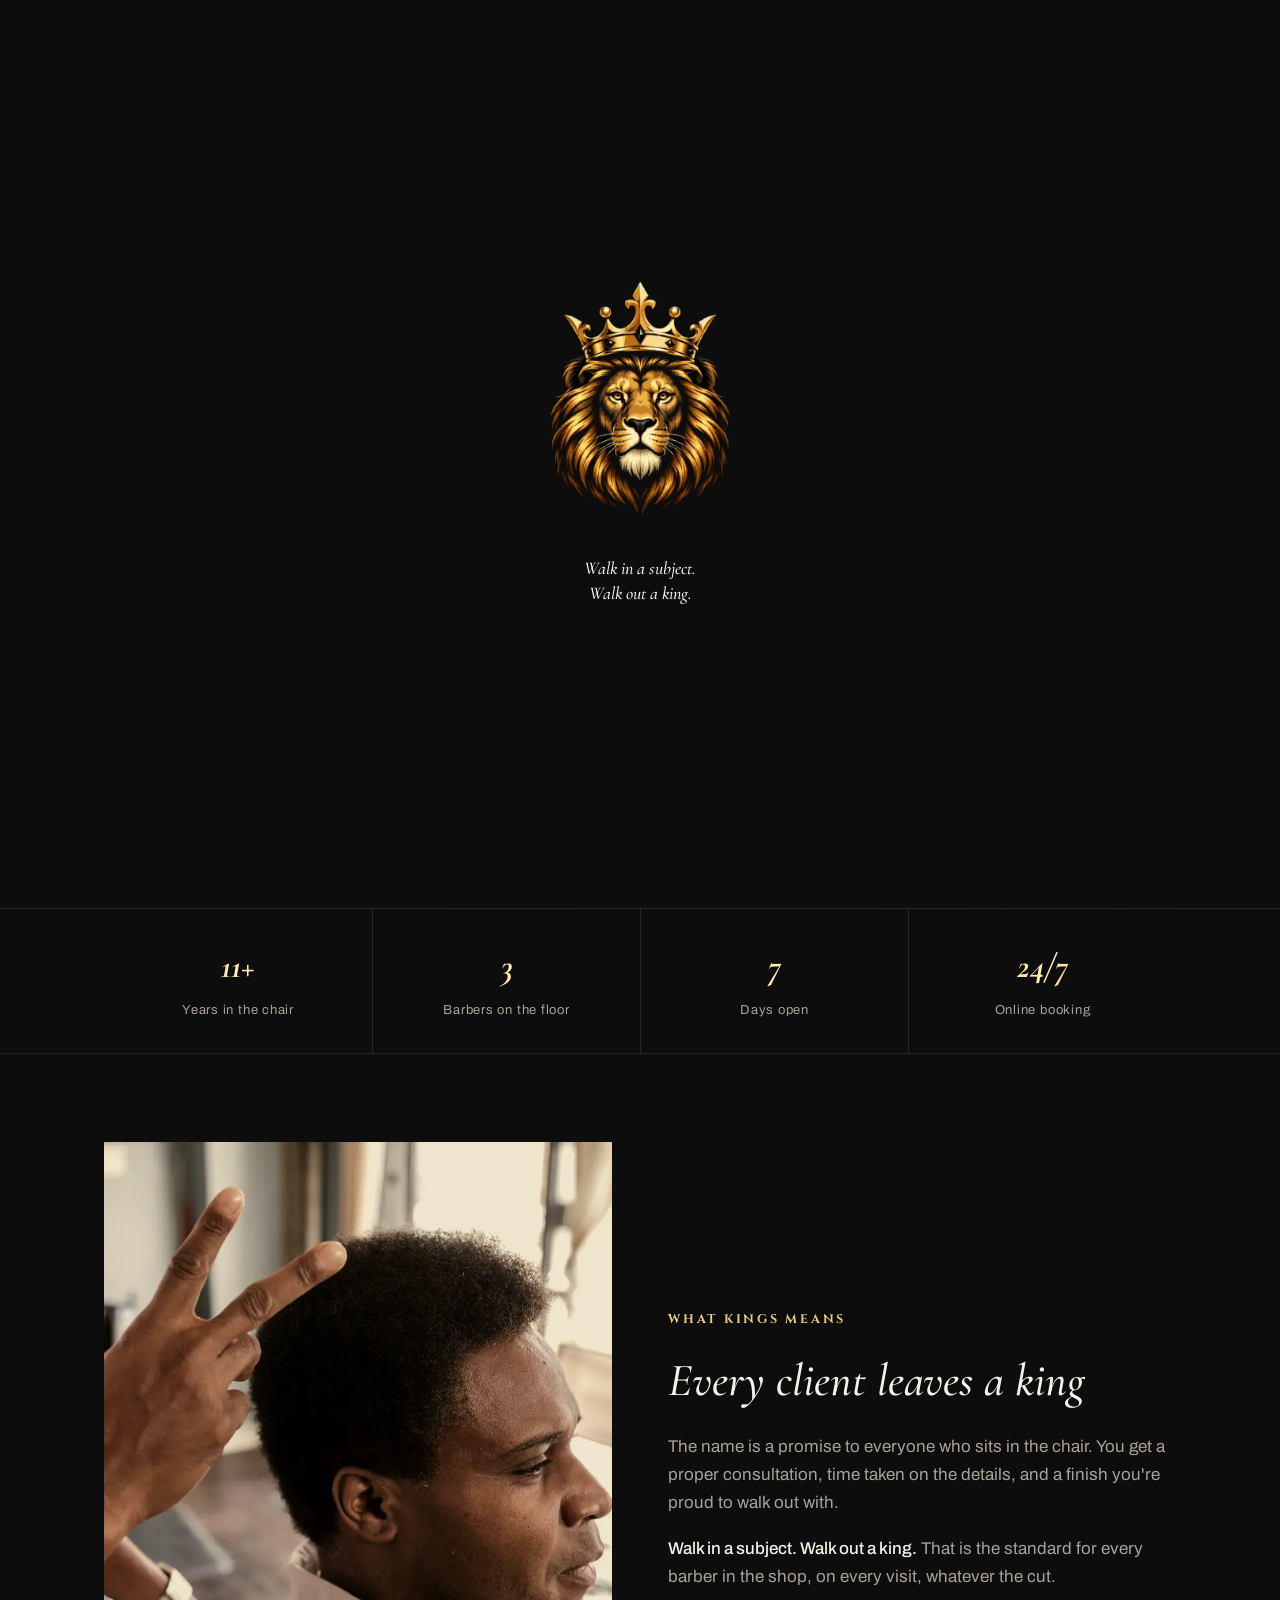
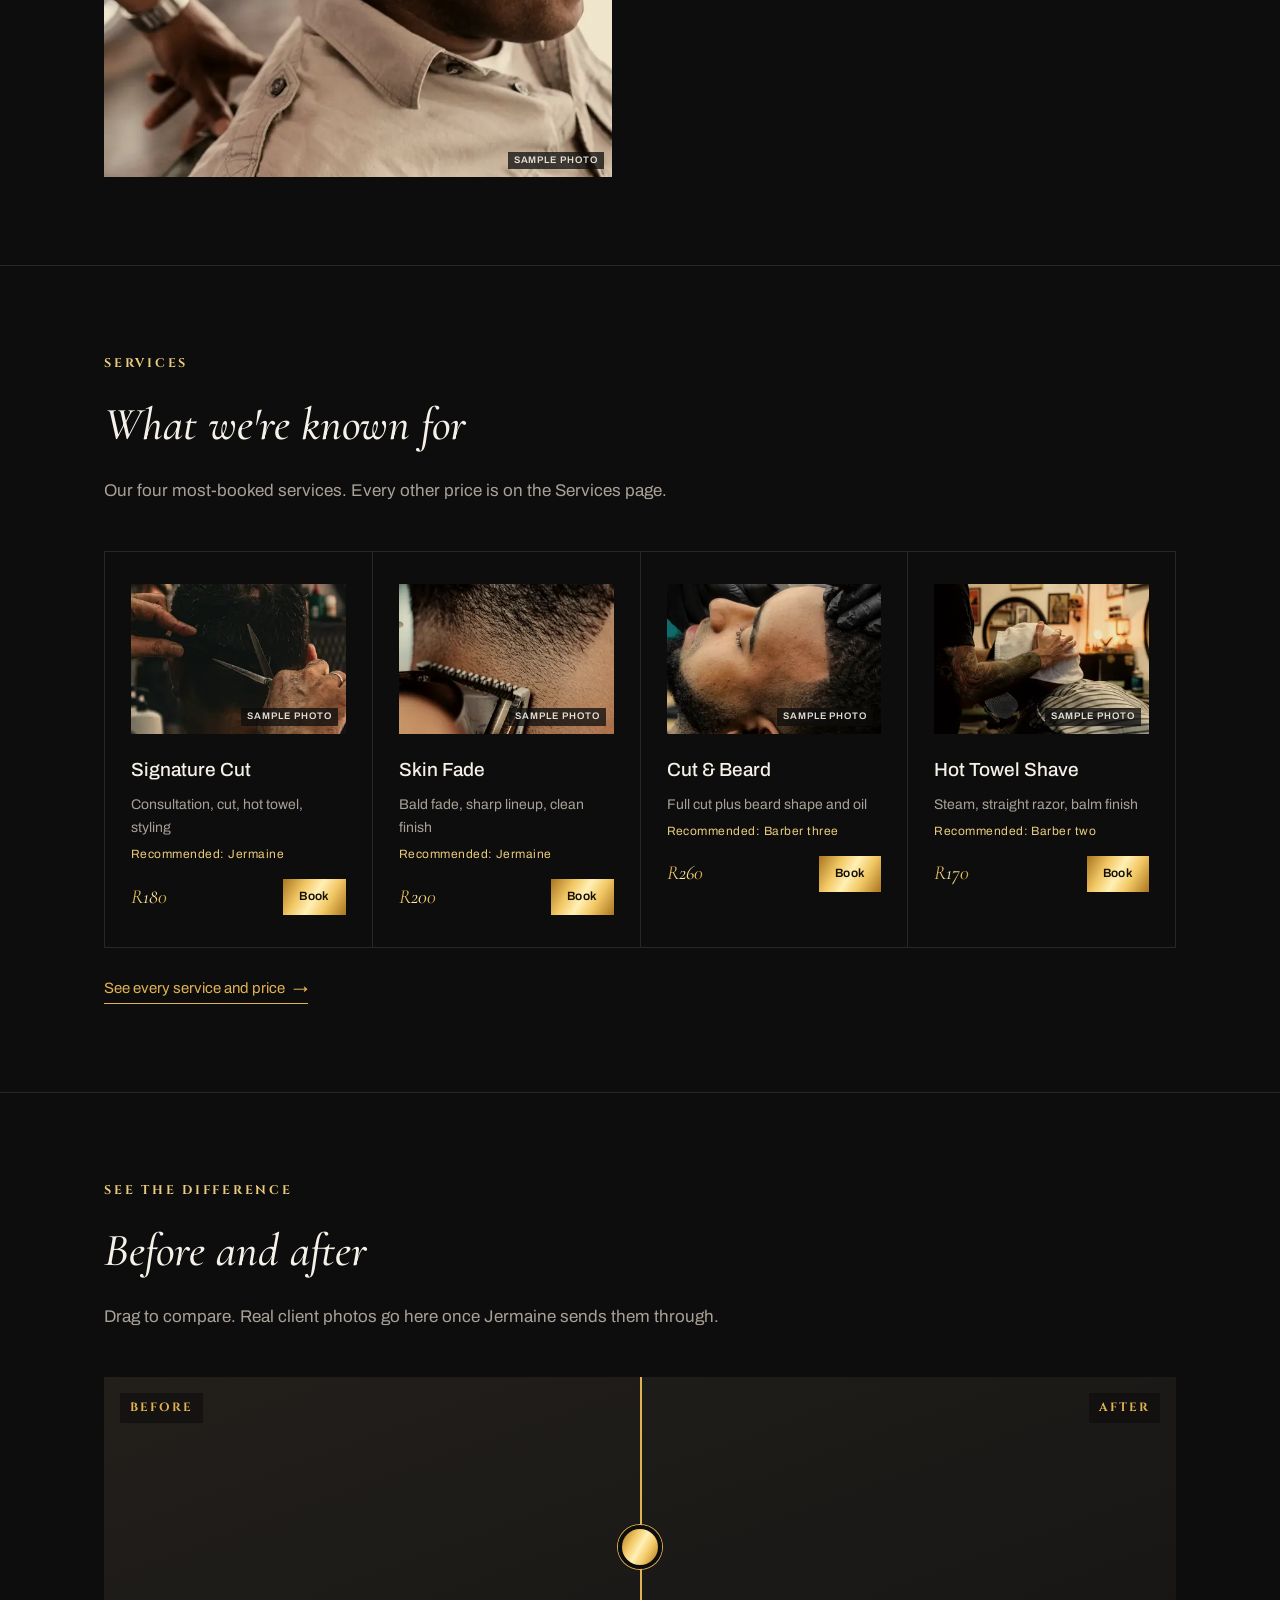
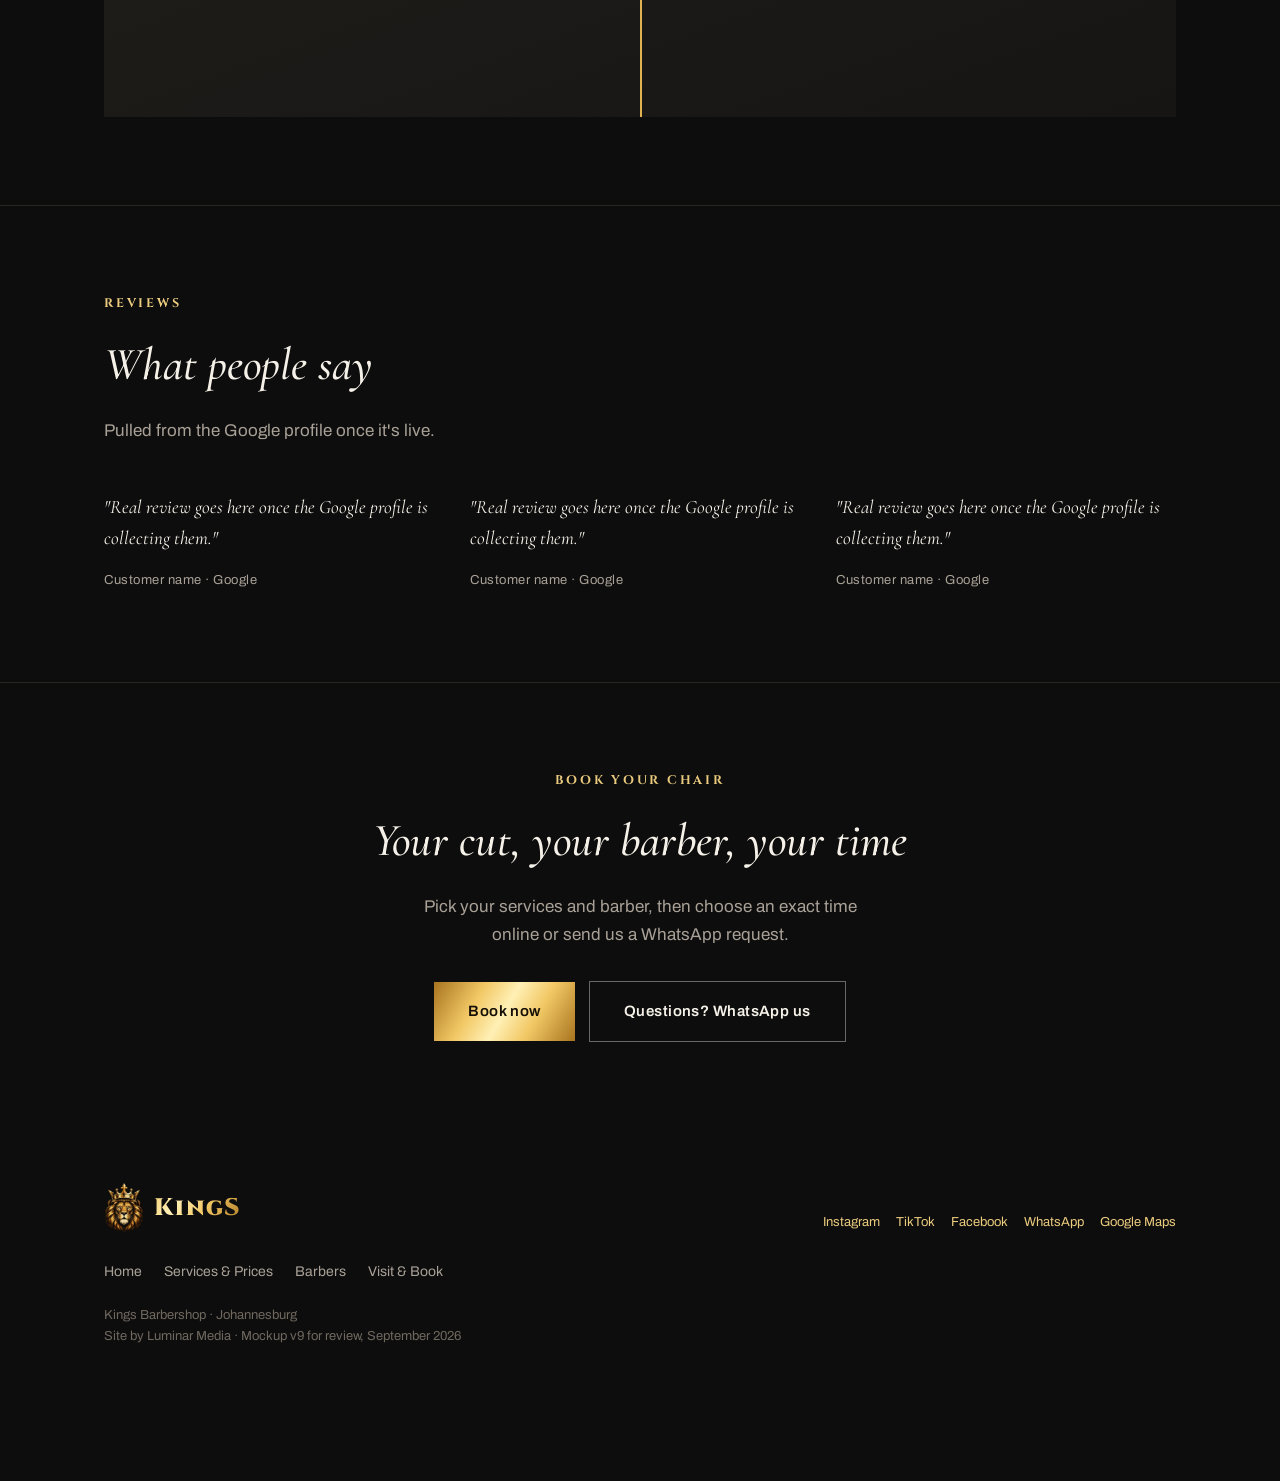
==== commit ab51bfa7: "Sample photos and hero video" ====
--- a/index.html
+++ b/index.html
@@ -103,6 +103,8 @@
 </div>
 
 <header class="hero">
+  <video class="hero-video" muted loop playsinline preload="none" poster="img/hero-poster.webp" aria-hidden="true" tabindex="-1"></video>
+  <span class="sample">Sample video</span>
   <div class="hero-in">
     <p class="eyebrow">Now open · Johannesburg</p>
     <h1>Walk in a subject.<br>Walk out a king.</h1>
@@ -129,7 +131,7 @@
 
 <section class="reveal">
   <div class="wrap story">
-    <div class="photo">Inside Kings</div>
+    <div class="photo"><img src="img/story-consult-480.webp" srcset="img/story-consult-480.webp 480w, img/story-consult-800.webp 800w" sizes="(max-width:820px) 92vw, 520px" width="480" height="600" alt="Barber checking the length of a client's hair during a consultation" loading="lazy" decoding="async"><span class="sample">Sample photo</span></div>
     <div>
       <p class="kicker">What Kings means</p>
       <h2>Every client leaves a king</h2>
@@ -143,10 +145,10 @@
   <div class="wrap">
     <div class="head"><p class="kicker">Services</p><h2>What we're known for</h2><p>Our four most-booked services. Every other price is on the Services page.</p></div>
     <div class="svc-grid">
-      <div class="svc" data-b="jermaine"><div class="photo">Precision cut</div><h3>Signature Cut</h3><p>Consultation, cut, hot towel, styling</p><p class="rec">Recommended: Jermaine</p><div class="row"><span class="amt" data-svc="signature-cut">R180</span><a class="btn sm" href="visit?s=signature-cut#builder">Book</a></div></div>
-      <div class="svc" data-b="jermaine"><div class="photo">Skin fade</div><h3>Skin Fade</h3><p>Bald fade, sharp lineup, clean finish</p><p class="rec">Recommended: Jermaine</p><div class="row"><span class="amt" data-svc="skin-fade">R200</span><a class="btn sm" href="visit?s=skin-fade#builder">Book</a></div></div>
-      <div class="svc" data-b="three"><div class="photo">Cut and beard</div><h3>Cut &amp; Beard</h3><p>Full cut plus beard shape and oil</p><p class="rec">Recommended: Barber three</p><div class="row"><span class="amt" data-svc="cut-beard">R260</span><a class="btn sm" href="visit?s=cut-beard#builder">Book</a></div></div>
-      <div class="svc" data-b="two"><div class="photo">Hot towel shave</div><h3>Hot Towel Shave</h3><p>Steam, straight razor, balm finish</p><p class="rec">Recommended: Barber two</p><div class="row"><span class="amt" data-svc="hot-towel-shave">R170</span><a class="btn sm" href="visit?s=hot-towel-shave#builder">Book</a></div></div>
+      <div class="svc" data-b="jermaine"><div class="photo"><img src="img/svc-signature-cut-480.webp" srcset="img/svc-signature-cut-480.webp 480w, img/svc-signature-cut-960.webp 960w" sizes="(max-width:600px) 92vw, 300px" width="480" height="240" alt="Barber cutting with scissors and a comb" loading="lazy" decoding="async"><span class="sample">Sample photo</span></div><h3>Signature Cut</h3><p>Consultation, cut, hot towel, styling</p><p class="rec">Recommended: Jermaine</p><div class="row"><span class="amt" data-svc="signature-cut">R180</span><a class="btn sm" href="visit?s=signature-cut#builder">Book</a></div></div>
+      <div class="svc" data-b="jermaine"><div class="photo"><img src="img/svc-skin-fade-480.webp" srcset="img/svc-skin-fade-480.webp 480w, img/svc-skin-fade-960.webp 960w" sizes="(max-width:600px) 92vw, 300px" width="480" height="240" alt="Clipper blending a skin fade at the neckline" loading="lazy" decoding="async"><span class="sample">Sample photo</span></div><h3>Skin Fade</h3><p>Bald fade, sharp lineup, clean finish</p><p class="rec">Recommended: Jermaine</p><div class="row"><span class="amt" data-svc="skin-fade">R200</span><a class="btn sm" href="visit?s=skin-fade#builder">Book</a></div></div>
+      <div class="svc" data-b="three"><div class="photo"><img src="img/svc-cut-beard-480.webp" srcset="img/svc-cut-beard-480.webp 480w, img/svc-cut-beard-960.webp 960w" sizes="(max-width:600px) 92vw, 300px" width="480" height="240" alt="Beard being shaped with a trimmer and brush" loading="lazy" decoding="async"><span class="sample">Sample photo</span></div><h3>Cut &amp; Beard</h3><p>Full cut plus beard shape and oil</p><p class="rec">Recommended: Barber three</p><div class="row"><span class="amt" data-svc="cut-beard">R260</span><a class="btn sm" href="visit?s=cut-beard#builder">Book</a></div></div>
+      <div class="svc" data-b="two"><div class="photo"><img src="img/svc-hot-towel-480.webp" srcset="img/svc-hot-towel-480.webp 480w, img/svc-hot-towel-960.webp 960w" sizes="(max-width:600px) 92vw, 300px" width="480" height="240" alt="Hot towel laid over a client before a shave" loading="lazy" decoding="async"><span class="sample">Sample photo</span></div><h3>Hot Towel Shave</h3><p>Steam, straight razor, balm finish</p><p class="rec">Recommended: Barber two</p><div class="row"><span class="amt" data-svc="hot-towel-shave">R170</span><a class="btn sm" href="visit?s=hot-towel-shave#builder">Book</a></div></div>
     </div>
     <a class="see-all" href="services">See every service and price</a>
   </div>
@@ -194,7 +196,7 @@
       <div class="foot-social"><a href="#">Instagram</a><a href="#">TikTok</a><a href="#">Facebook</a><a href="#" data-wa>WhatsApp</a><a href="#">Google Maps</a></div>
     </div>
     <div class="foot-pages"><a href="./">Home</a><a href="services">Services &amp; Prices</a><a href="barbers">Barbers</a><a href="visit">Visit &amp; Book</a></div>
-    <p class="fine">Kings Barbershop · Johannesburg<br>Site by Luminar Media · Mockup v8 for review, September 2026</p>
+    <p class="fine">Kings Barbershop · Johannesburg<br>Site by Luminar Media · Mockup v9 for review, September 2026</p>
   </div>
 </footer>
 
--- a/styles.css
+++ b/styles.css
@@ -86,8 +86,8 @@
 .svc-grid{display:grid;grid-template-columns:repeat(auto-fit,minmax(230px,1fr));gap:1px;background:var(--line);border:1px solid var(--line)}
 .svc{background:var(--ink);padding:32px 26px;transition:opacity .35s ease}
 .svc.dim{opacity:.28}
-.svc .photo{height:110px;margin:0 0 20px;font-size:11px;transition:filter .4s ease}
-.svc:hover .photo{filter:brightness(1.15)}
+.svc .photo{height:150px;margin:0 0 20px;font-size:11px;transition:filter .4s ease}
+.svc:hover .photo{filter:brightness(1.1)}
 .svc h3{margin:0 0 8px;font-size:19px;font-weight:500}
 .svc p{margin:0 0 6px;color:var(--mute);font-size:14px}
 .svc .rec{color:var(--gold-2);font-size:12px;letter-spacing:.04em;margin:0 0 14px}
@@ -353,3 +353,20 @@
 .done,#b-when,#b-details,#b-form{scroll-margin-top:92px}
 .days{-webkit-mask-image:linear-gradient(90deg,#000 88%,transparent);mask-image:linear-gradient(90deg,#000 88%,transparent);padding-right:28px}
 @media(max-width:600px){.builder-bar .btns{flex-wrap:nowrap}.builder-bar .btns .btn{flex:1 1 0;padding:14px 6px;font-size:13px;white-space:nowrap;justify-content:center;text-align:center}}
+
+/* ===== Photos and hero video ===== */
+.photo{position:relative;overflow:hidden}
+.photo>img{position:absolute;inset:0;width:100%;height:100%;object-fit:cover;display:block;transition:transform .8s ease}
+.svc:hover .photo>img,.gallery .photo:hover>img{transform:scale(1.04)}
+.sample{position:absolute;right:8px;bottom:8px;z-index:1;font:600 9.5px/1 Archivo,Helvetica,Arial,sans-serif;letter-spacing:.1em;text-transform:uppercase;color:rgba(245,241,232,.92);background:rgba(13,13,13,.75);padding:4px 6px;pointer-events:none}
+.no-samples .sample{display:none}
+.hero{overflow:hidden}
+.hero-video{position:absolute;inset:0;width:100%;height:100%;object-fit:cover;object-position:60% center;z-index:0}
+.hero::after{content:"";position:absolute;inset:0;z-index:1;pointer-events:none;background:linear-gradient(90deg,rgba(13,13,13,.92) 0%,rgba(13,13,13,.8) 48%,rgba(13,13,13,.3) 75%,rgba(13,13,13,.35) 100%),linear-gradient(180deg,rgba(13,13,13,.35) 0%,rgba(13,13,13,0) 30%,rgba(13,13,13,.25) 70%,var(--ink) 100%)}
+.hero-in{position:relative;z-index:2}
+.hero>.sample{top:16px;bottom:auto;right:16px;z-index:2}
+@media(max-width:820px){
+  .hero::after{background:linear-gradient(180deg,rgba(13,13,13,.6) 0%,rgba(13,13,13,.76) 22%,rgba(13,13,13,.8) 50%,rgba(13,13,13,.9) 75%,var(--ink) 100%)}
+  .hero-video{object-position:65% center}
+}
+@media(prefers-reduced-motion:reduce){.photo>img{transition:none}.svc:hover .photo>img,.gallery .photo:hover>img{transform:none}}
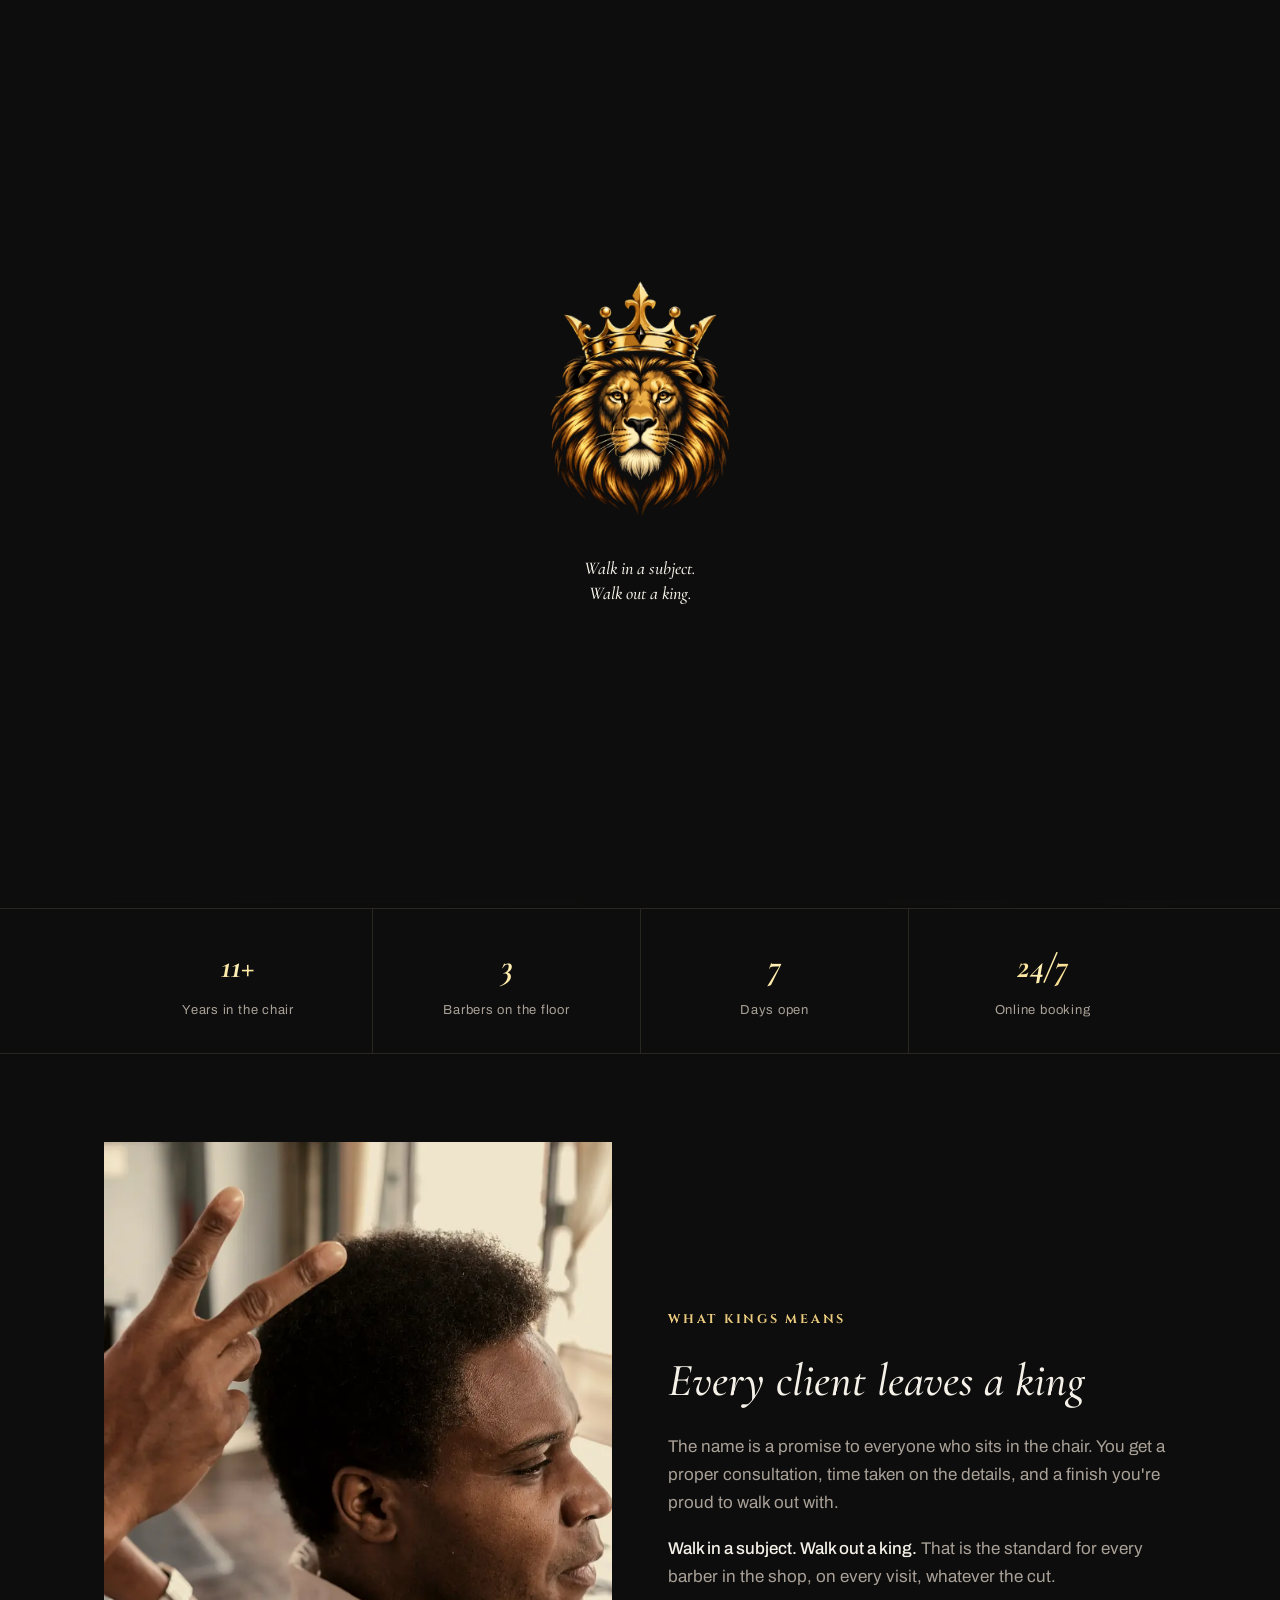
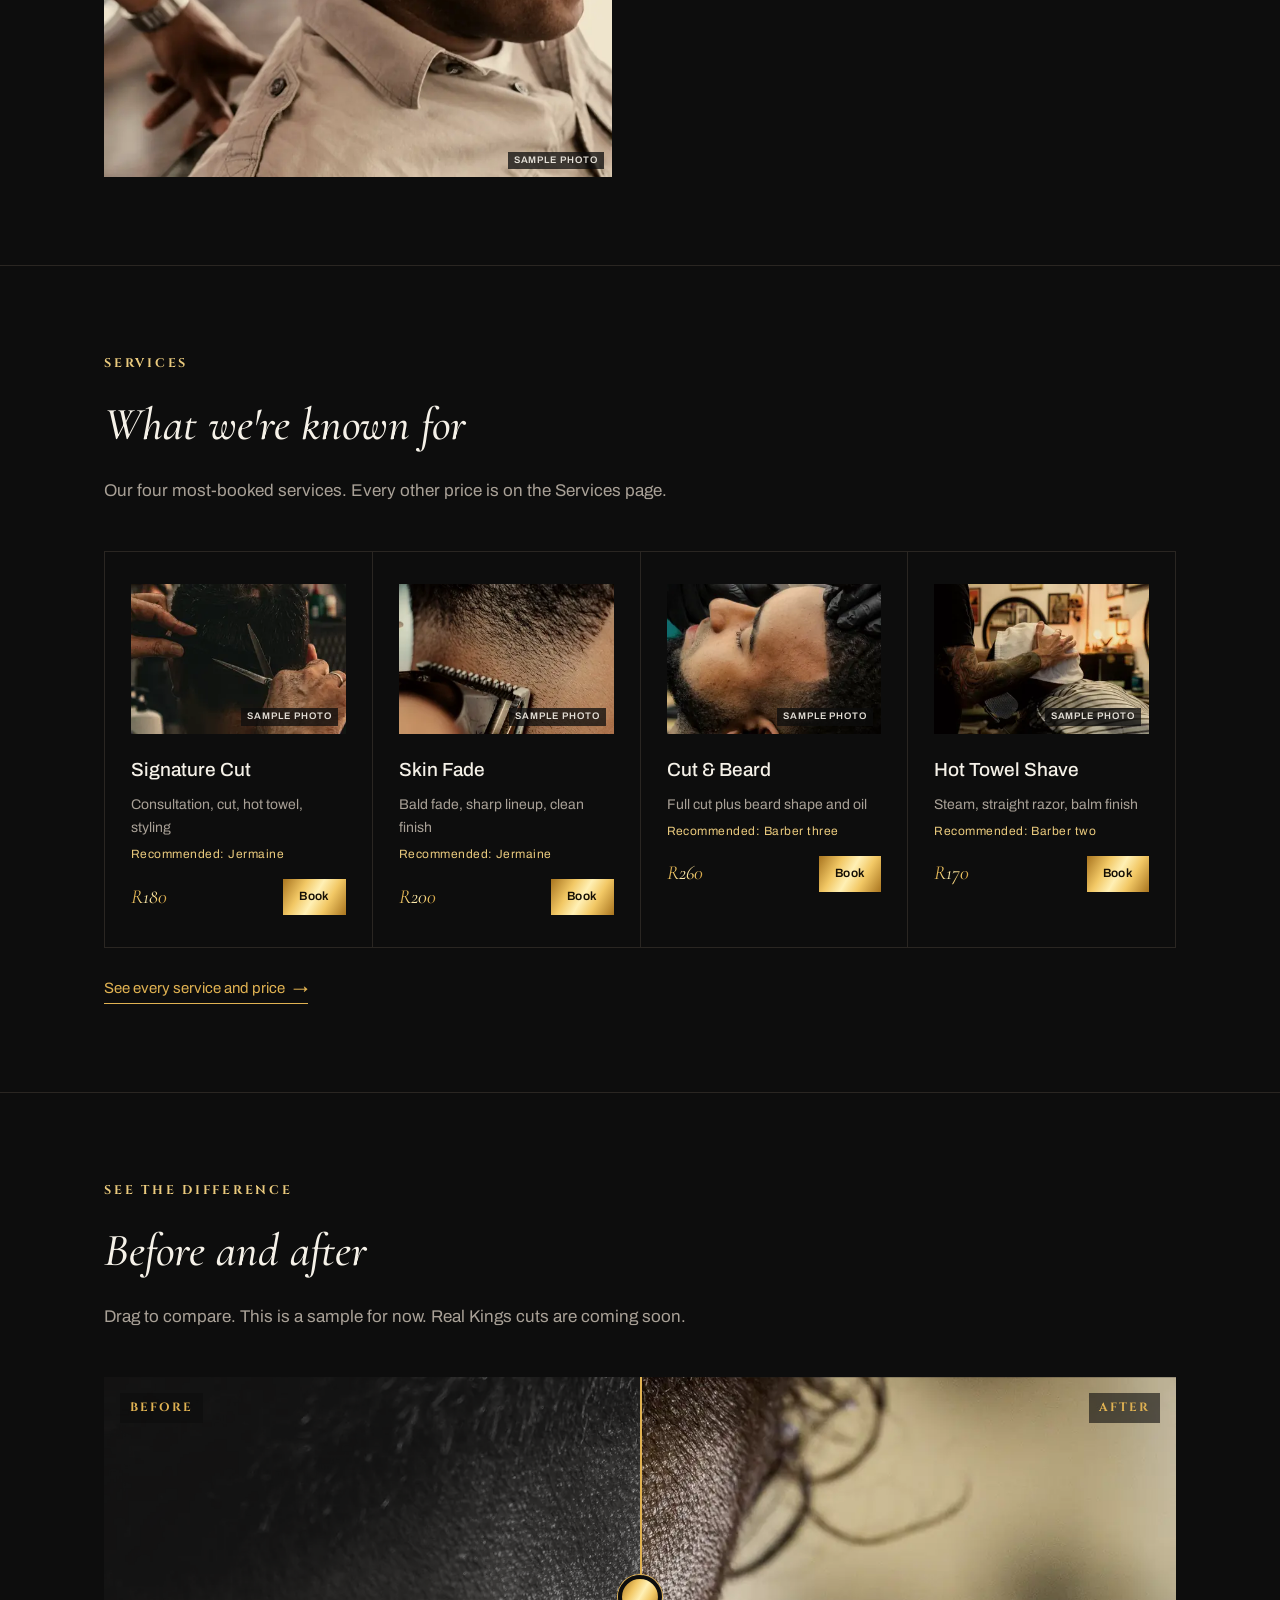
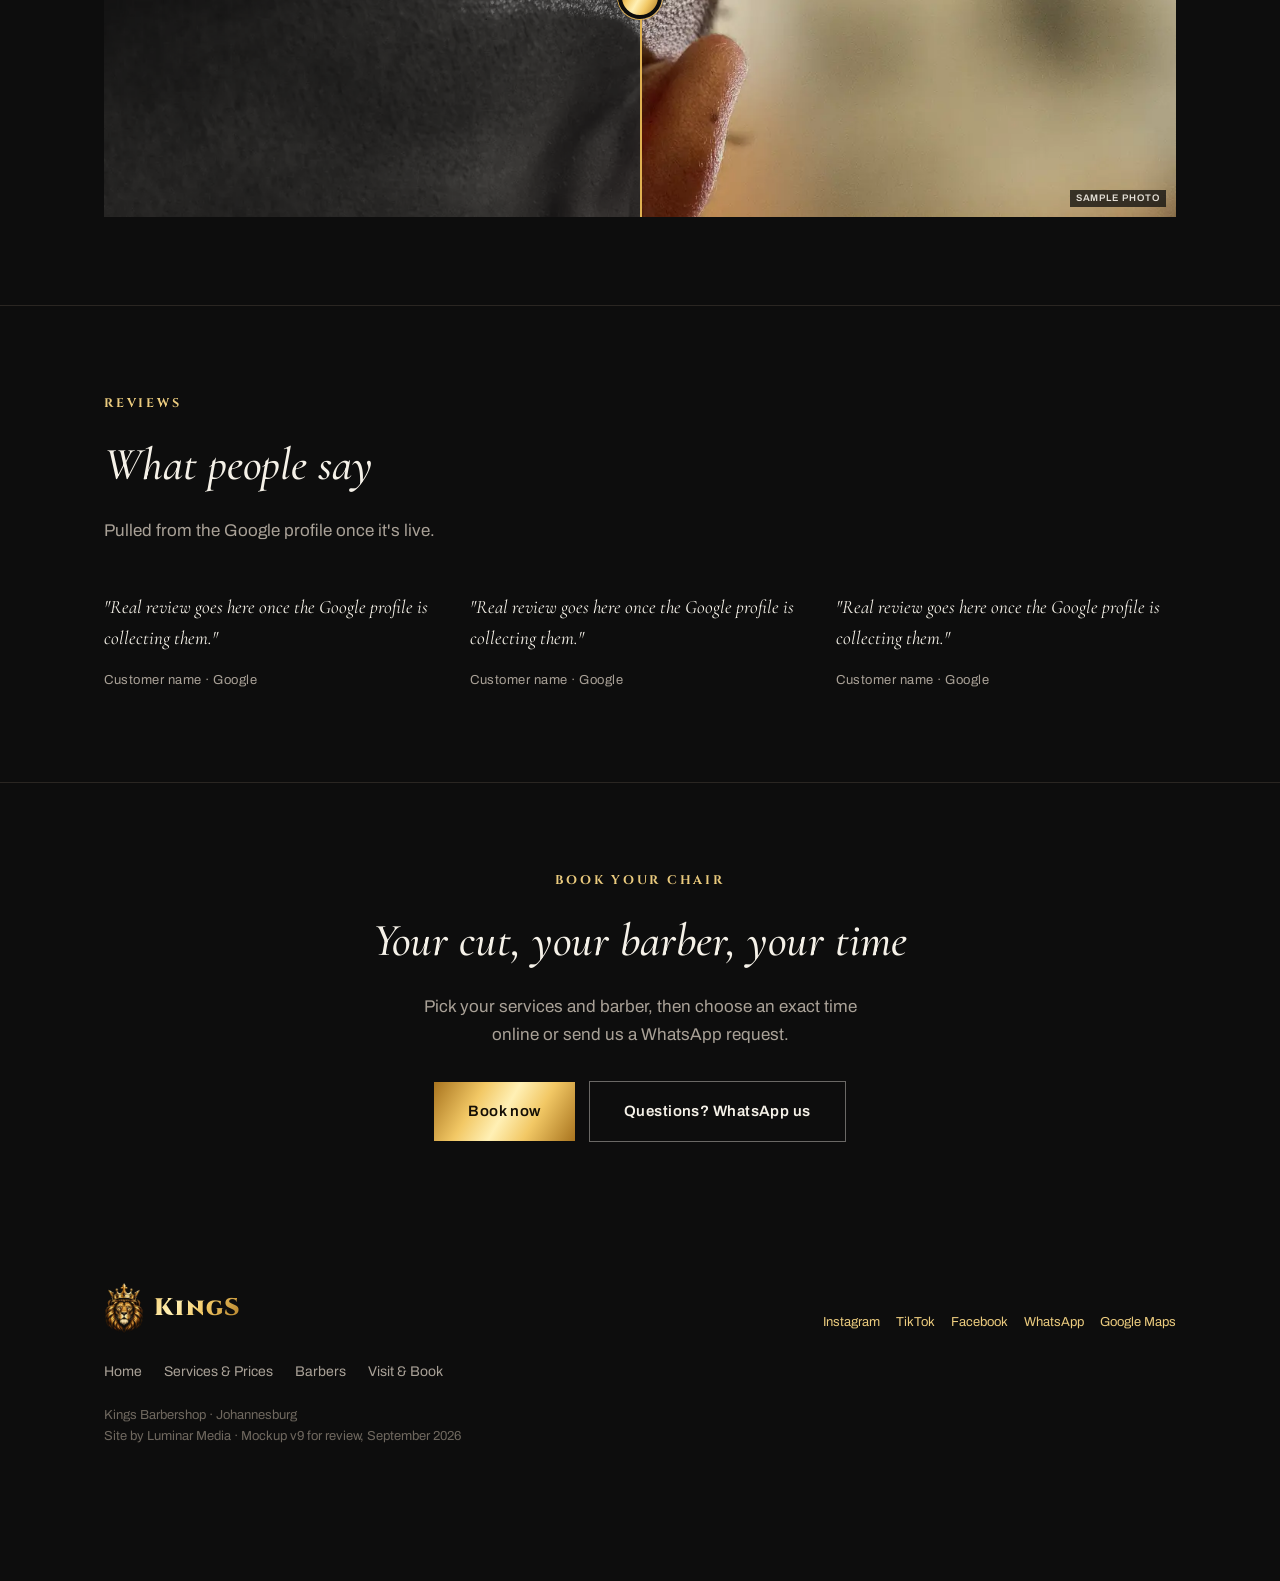
==== commit fea2a389: "Sample photos and hero video" ====
--- a/index.html
+++ b/index.html
@@ -156,12 +156,12 @@
 
 <section class="reveal">
   <div class="wrap">
-    <div class="head"><p class="kicker">See the difference</p><h2>Before and after</h2><p>Drag to compare. Real client photos go here once Jermaine sends them through.</p></div>
+    <div class="head"><p class="kicker">See the difference</p><h2>Before and after</h2><p>Drag to compare. This is a sample for now. Real Kings cuts are coming soon.</p></div>
     <div class="ba">
-      <div class="side photo">Before</div>
-      <div class="side after photo">After</div>
+      <div class="side before photo"><img src="img/ba-fade-800.webp" srcset="img/ba-fade-800.webp 800w, img/ba-fade-1400.webp 1400w" sizes="(max-width:760px) 680px, (max-width:1120px) 92vw, 1072px" width="800" height="400" alt="" loading="lazy" decoding="async"></div>
+      <div class="side after photo"><img src="img/ba-fade-800.webp" srcset="img/ba-fade-800.webp 800w, img/ba-fade-1400.webp 1400w" sizes="(max-width:760px) 680px, (max-width:1120px) 92vw, 1072px" width="800" height="400" alt="Sample before and after of a skin fade seen from behind" loading="lazy" decoding="async"></div>
       <div class="handle" id="ba-handle" style="left:50%"></div>
-      <span class="lbl l">Before</span><span class="lbl r">After</span>
+      <span class="lbl l">Before</span><span class="lbl r">After</span><span class="sample">Sample photo</span>
       <input type="range" min="0" max="100" value="50" id="ba-range" aria-label="Drag to compare before and after">
     </div>
   </div>
--- a/styles.css
+++ b/styles.css
@@ -370,3 +370,8 @@
   .hero-video{object-position:65% center}
 }
 @media(prefers-reduced-motion:reduce){.photo>img{transition:none}.svc:hover .photo>img,.gallery .photo:hover>img{transform:none}}
+/* Before/after sample: one photo, the before side toned dull and grey */
+.ba .photo>img{object-position:50% 50%}
+.ba .before>img{filter:grayscale(.9) contrast(.82) brightness(.78)}
+.ba>.sample{z-index:2;bottom:10px;right:10px}
+@media(min-width:821px){.ba{height:440px}}
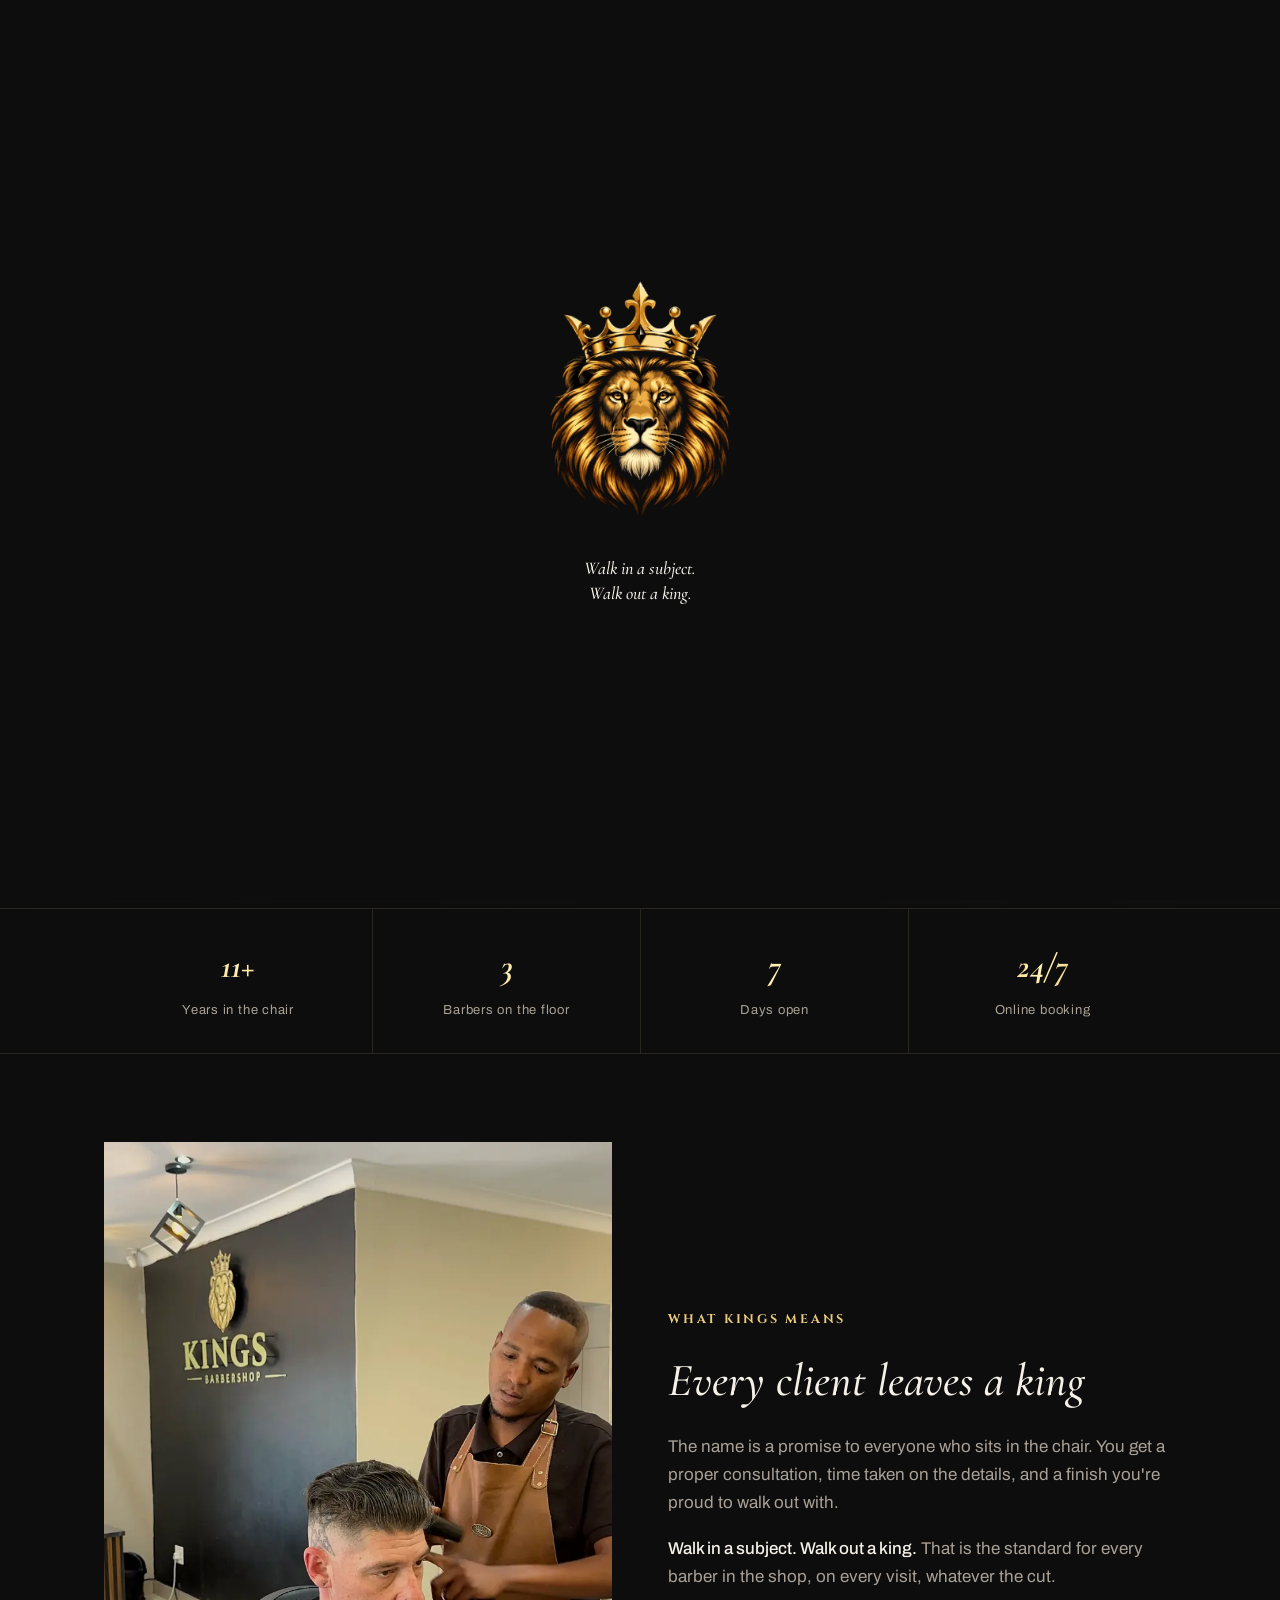
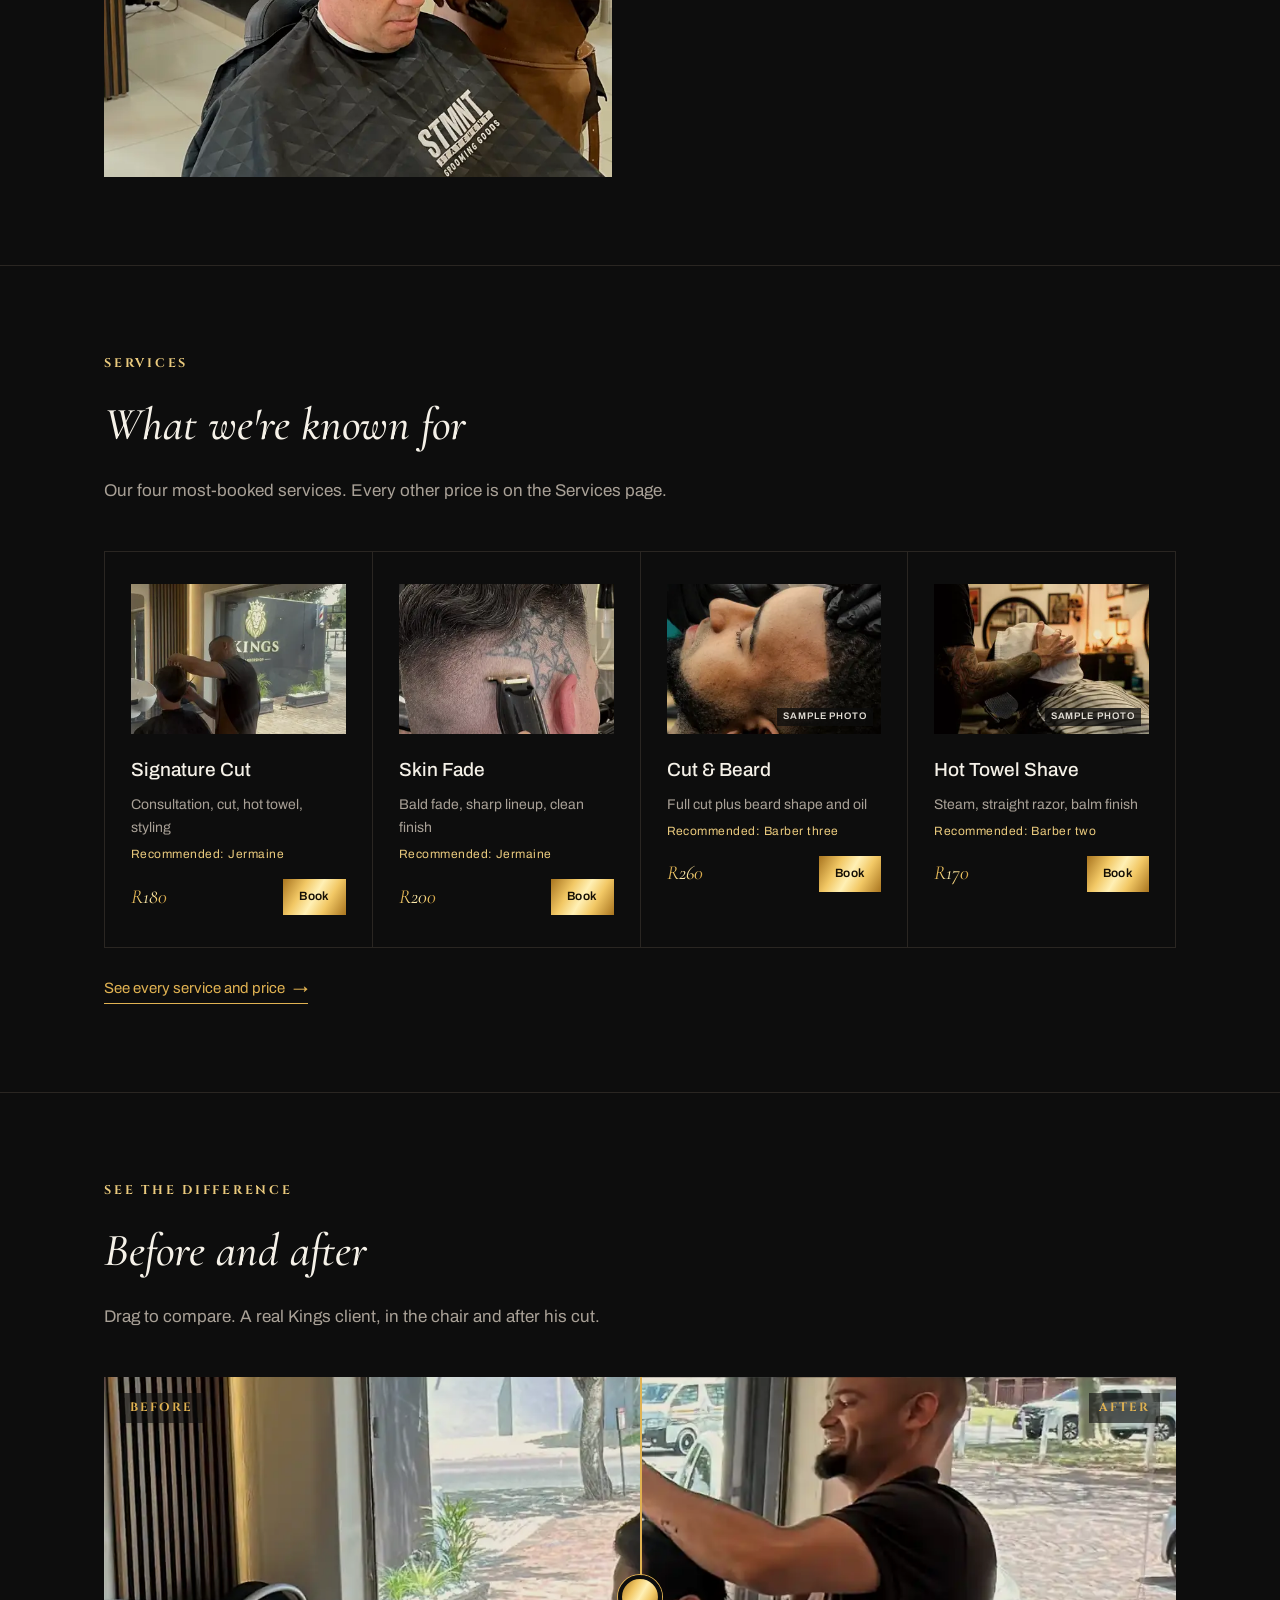
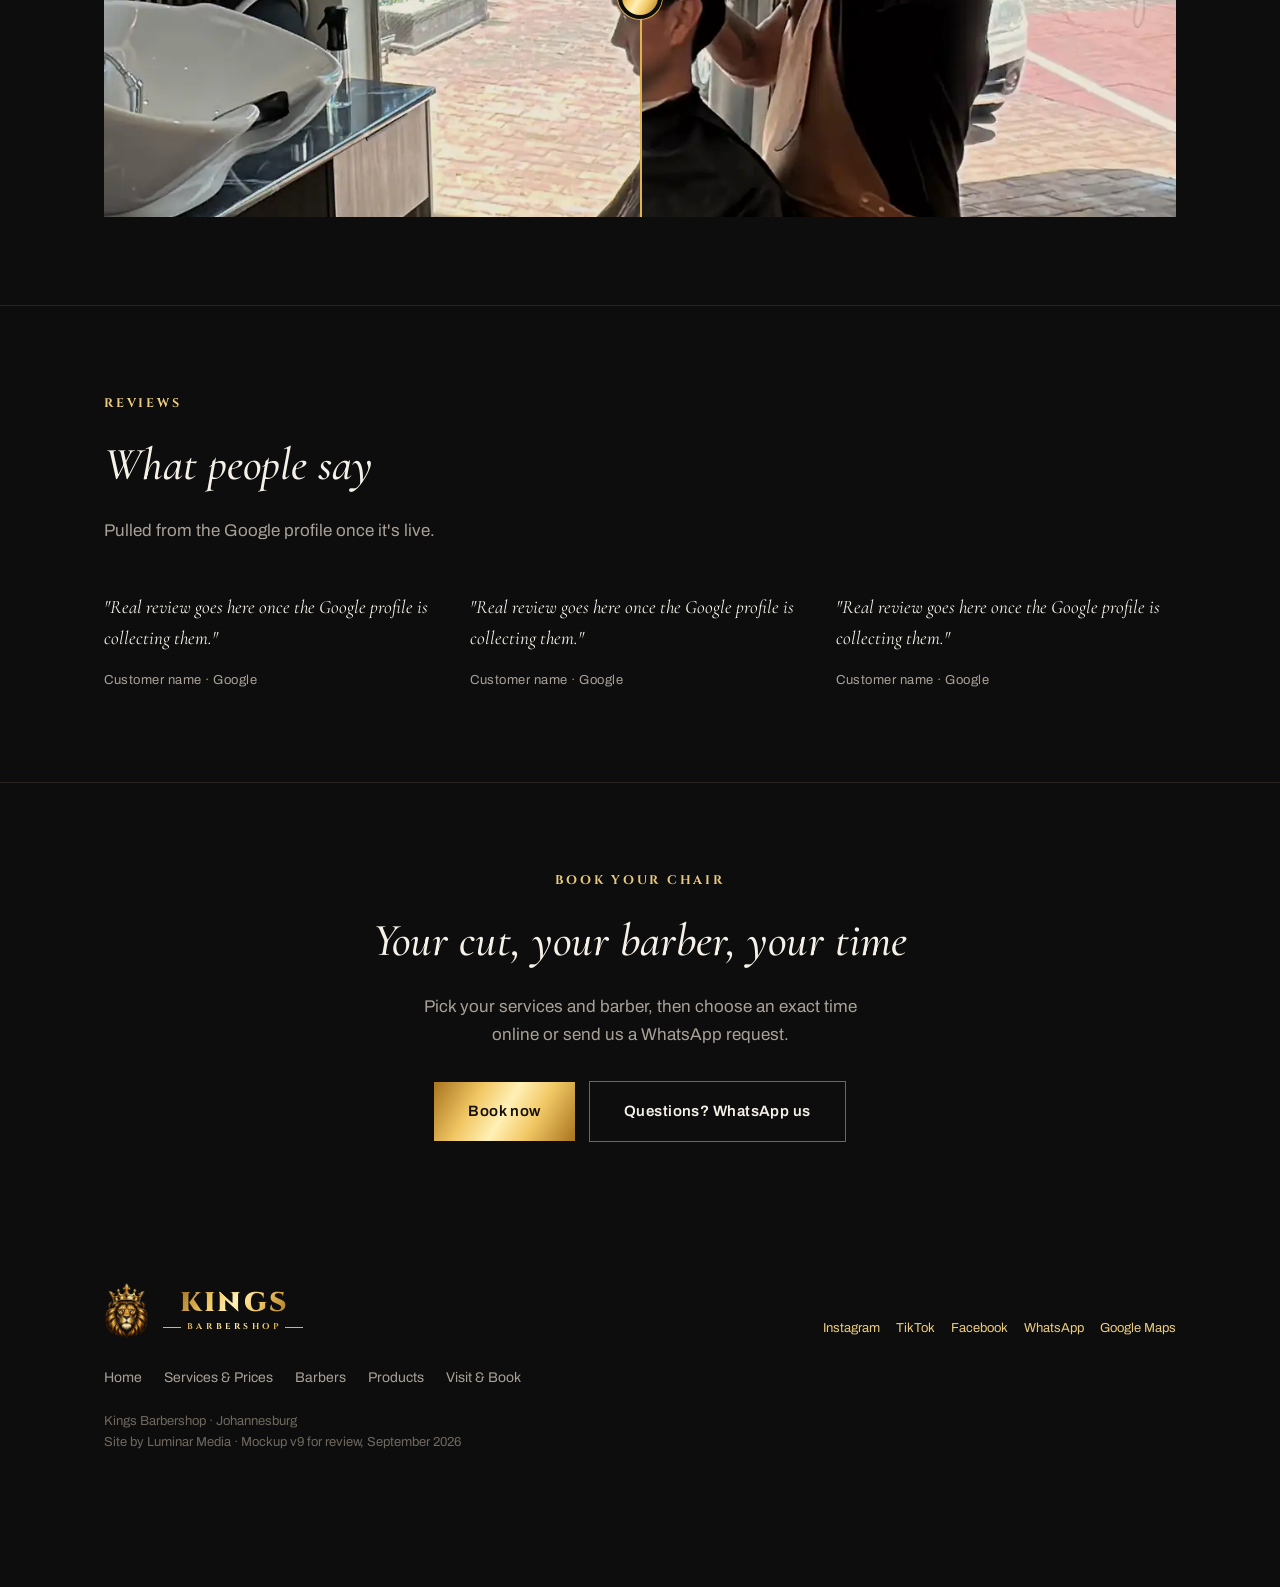
==== commit 273eeed1: "Barber three photo, new Barber two portrait" ====
--- a/index.html
+++ b/index.html
@@ -78,8 +78,8 @@
 
 <nav>
   <div class="nav-in">
-    <a class="brand" href="./" aria-label="Kings Barbershop home"><img src="lion-96.webp" width="31" height="40" alt="">KingS</a>
-    <div class="nav-links"><a href="services">Services &amp; Prices</a><a href="barbers">Barbers</a><a href="visit">Visit &amp; Book</a></div>
+    <a class="brand" href="./" aria-label="Kings Barbershop home"><img src="lion-96.webp" width="36" height="46" alt=""><span class="brand-word"><span class="brand-name">KINGS</span><span class="brand-sub"><span>Barbershop</span></span></span></a>
+    <div class="nav-links"><a href="services">Services &amp; Prices</a><a href="barbers">Barbers</a><a href="products">Products</a><a href="visit">Visit &amp; Book</a></div>
     <a class="btn" href="visit#builder">Book now</a>
     <button class="menu-btn" type="button" aria-expanded="false" aria-controls="menu">Menu</button>
   </div>
@@ -87,13 +87,14 @@
 
 <div class="menu" id="menu" hidden>
   <div class="menu-top">
-    <a class="brand" href="./" aria-label="Kings Barbershop home"><img src="lion-96.webp" width="31" height="40" alt="">KingS</a>
+    <a class="brand" href="./" aria-label="Kings Barbershop home"><img src="lion-96.webp" width="36" height="46" alt=""><span class="brand-word"><span class="brand-name">KINGS</span><span class="brand-sub"><span>Barbershop</span></span></span></a>
     <button class="menu-btn menu-close" type="button">Close</button>
   </div>
   <div class="menu-links">
     <a href="./" aria-current="page">Home</a>
     <a href="services">Services &amp; Prices</a>
     <a href="barbers">Barbers</a>
+    <a href="products">Products</a>
     <a href="visit">Visit &amp; Book</a>
   </div>
   <div class="menu-book">
@@ -131,7 +132,7 @@
 
 <section class="reveal">
   <div class="wrap story">
-    <div class="photo"><img src="img/story-consult-480.webp" srcset="img/story-consult-480.webp 480w, img/story-consult-800.webp 800w" sizes="(max-width:820px) 92vw, 520px" width="480" height="600" alt="Barber checking the length of a client's hair during a consultation" loading="lazy" decoding="async"><span class="sample">Sample photo</span></div>
+    <div class="photo"><img src="img/story-kings-480.webp" srcset="img/story-kings-480.webp 480w, img/story-kings-800.webp 800w" sizes="(max-width:820px) 92vw, 520px" width="480" height="600" alt="Barber two cutting in front of the gold lion on the black wall" loading="lazy" decoding="async"></div>
     <div>
       <p class="kicker">What Kings means</p>
       <h2>Every client leaves a king</h2>
@@ -145,8 +146,8 @@
   <div class="wrap">
     <div class="head"><p class="kicker">Services</p><h2>What we're known for</h2><p>Our four most-booked services. Every other price is on the Services page.</p></div>
     <div class="svc-grid">
-      <div class="svc" data-b="jermaine"><div class="photo"><img src="img/svc-signature-cut-480.webp" srcset="img/svc-signature-cut-480.webp 480w, img/svc-signature-cut-960.webp 960w" sizes="(max-width:600px) 92vw, 300px" width="480" height="240" alt="Barber cutting with scissors and a comb" loading="lazy" decoding="async"><span class="sample">Sample photo</span></div><h3>Signature Cut</h3><p>Consultation, cut, hot towel, styling</p><p class="rec">Recommended: Jermaine</p><div class="row"><span class="amt" data-svc="signature-cut">R180</span><a class="btn sm" href="visit?s=signature-cut#builder">Book</a></div></div>
-      <div class="svc" data-b="jermaine"><div class="photo"><img src="img/svc-skin-fade-480.webp" srcset="img/svc-skin-fade-480.webp 480w, img/svc-skin-fade-960.webp 960w" sizes="(max-width:600px) 92vw, 300px" width="480" height="240" alt="Clipper blending a skin fade at the neckline" loading="lazy" decoding="async"><span class="sample">Sample photo</span></div><h3>Skin Fade</h3><p>Bald fade, sharp lineup, clean finish</p><p class="rec">Recommended: Jermaine</p><div class="row"><span class="amt" data-svc="skin-fade">R200</span><a class="btn sm" href="visit?s=skin-fade#builder">Book</a></div></div>
+      <div class="svc" data-b="jermaine"><div class="photo"><img src="img/svc-signature-cut-480.webp" srcset="img/svc-signature-cut-480.webp 480w, img/svc-signature-cut-960.webp 960w" sizes="(max-width:600px) 92vw, 300px" width="480" height="240" alt="Barber cutting with comb and scissors by the front window" loading="lazy" decoding="async"></div><h3>Signature Cut</h3><p>Consultation, cut, hot towel, styling</p><p class="rec">Recommended: Jermaine</p><div class="row"><span class="amt" data-svc="signature-cut">R180</span><a class="btn sm" href="visit?s=signature-cut#builder">Book</a></div></div>
+      <div class="svc" data-b="jermaine"><div class="photo"><img src="img/svc-skin-fade-480.webp" srcset="img/svc-skin-fade-480.webp 480w, img/svc-skin-fade-960.webp 960w" sizes="(max-width:600px) 92vw, 300px" width="480" height="240" alt="Trimmer lining up a skin fade behind the ear" loading="lazy" decoding="async"></div><h3>Skin Fade</h3><p>Bald fade, sharp lineup, clean finish</p><p class="rec">Recommended: Jermaine</p><div class="row"><span class="amt" data-svc="skin-fade">R200</span><a class="btn sm" href="visit?s=skin-fade#builder">Book</a></div></div>
       <div class="svc" data-b="three"><div class="photo"><img src="img/svc-cut-beard-480.webp" srcset="img/svc-cut-beard-480.webp 480w, img/svc-cut-beard-960.webp 960w" sizes="(max-width:600px) 92vw, 300px" width="480" height="240" alt="Beard being shaped with a trimmer and brush" loading="lazy" decoding="async"><span class="sample">Sample photo</span></div><h3>Cut &amp; Beard</h3><p>Full cut plus beard shape and oil</p><p class="rec">Recommended: Barber three</p><div class="row"><span class="amt" data-svc="cut-beard">R260</span><a class="btn sm" href="visit?s=cut-beard#builder">Book</a></div></div>
       <div class="svc" data-b="two"><div class="photo"><img src="img/svc-hot-towel-480.webp" srcset="img/svc-hot-towel-480.webp 480w, img/svc-hot-towel-960.webp 960w" sizes="(max-width:600px) 92vw, 300px" width="480" height="240" alt="Hot towel laid over a client before a shave" loading="lazy" decoding="async"><span class="sample">Sample photo</span></div><h3>Hot Towel Shave</h3><p>Steam, straight razor, balm finish</p><p class="rec">Recommended: Barber two</p><div class="row"><span class="amt" data-svc="hot-towel-shave">R170</span><a class="btn sm" href="visit?s=hot-towel-shave#builder">Book</a></div></div>
     </div>
@@ -156,12 +157,12 @@
 
 <section class="reveal">
   <div class="wrap">
-    <div class="head"><p class="kicker">See the difference</p><h2>Before and after</h2><p>Drag to compare. This is a sample for now. Real Kings cuts are coming soon.</p></div>
+    <div class="head"><p class="kicker">See the difference</p><h2>Before and after</h2><p>Drag to compare. A real Kings client, in the chair and after his cut.</p></div>
     <div class="ba">
-      <div class="side before photo"><img src="img/ba-fade-800.webp" srcset="img/ba-fade-800.webp 800w, img/ba-fade-1400.webp 1400w" sizes="(max-width:760px) 680px, (max-width:1120px) 92vw, 1072px" width="800" height="400" alt="" loading="lazy" decoding="async"></div>
-      <div class="side after photo"><img src="img/ba-fade-800.webp" srcset="img/ba-fade-800.webp 800w, img/ba-fade-1400.webp 1400w" sizes="(max-width:760px) 680px, (max-width:1120px) 92vw, 1072px" width="800" height="400" alt="Sample before and after of a skin fade seen from behind" loading="lazy" decoding="async"></div>
+      <div class="side before photo"><img src="img/ba-before-800.webp" srcset="img/ba-before-800.webp 800w, img/ba-before-1280.webp 1280w" sizes="(max-width:760px) 680px, (max-width:1120px) 92vw, 1072px" width="800" height="400" alt="A Kings client in the chair before his cut, hair long and unstyled" loading="lazy" decoding="async"></div>
+      <div class="side after photo"><img src="img/ba-after-800.webp" srcset="img/ba-after-800.webp 800w, img/ba-after-1280.webp 1280w" sizes="(max-width:760px) 680px, (max-width:1120px) 92vw, 1072px" width="800" height="400" alt="The same client after his cut, hair short at the sides and styled back" loading="lazy" decoding="async"></div>
       <div class="handle" id="ba-handle" style="left:50%"></div>
-      <span class="lbl l">Before</span><span class="lbl r">After</span><span class="sample">Sample photo</span>
+      <span class="lbl l">Before</span><span class="lbl r">After</span>
       <input type="range" min="0" max="100" value="50" id="ba-range" aria-label="Drag to compare before and after">
     </div>
   </div>
@@ -192,10 +193,10 @@
 <footer>
   <div class="wrap">
     <div class="foot-row">
-      <a class="brand" href="./" style="font-size:24px" aria-label="Kings Barbershop home"><img src="lion-96.webp" width="31" height="40" alt="">KingS</a>
+      <a class="brand" href="./" aria-label="Kings Barbershop home"><img src="lion-96.webp" width="36" height="46" alt=""><span class="brand-word"><span class="brand-name">KINGS</span><span class="brand-sub"><span>Barbershop</span></span></span></a>
       <div class="foot-social"><a href="#">Instagram</a><a href="#">TikTok</a><a href="#">Facebook</a><a href="#" data-wa>WhatsApp</a><a href="#">Google Maps</a></div>
     </div>
-    <div class="foot-pages"><a href="./">Home</a><a href="services">Services &amp; Prices</a><a href="barbers">Barbers</a><a href="visit">Visit &amp; Book</a></div>
+    <div class="foot-pages"><a href="./">Home</a><a href="services">Services &amp; Prices</a><a href="barbers">Barbers</a><a href="products">Products</a><a href="visit">Visit &amp; Book</a></div>
     <p class="fine">Kings Barbershop · Johannesburg<br>Site by Luminar Media · Mockup v9 for review, September 2026</p>
   </div>
 </footer>
--- a/styles.css
+++ b/styles.css
@@ -15,13 +15,13 @@
 nav{position:sticky;top:env(safe-area-inset-top,0px);z-index:40;background:rgba(13,13,13,.94);border-bottom:1px solid var(--line);backdrop-filter:blur(8px)}
 .nav-in{display:flex;align-items:center;justify-content:space-between;gap:16px;padding:14px 24px;max-width:1120px;margin:0 auto}
 .brand{display:flex;align-items:center;gap:10px;font-family:Cinzel,Georgia,serif;font-weight:900;font-size:21px;line-height:1;letter-spacing:.05em;color:var(--gold)}
-.brand img{display:block;height:40px;width:auto;transition:filter .5s ease}
+.brand img{display:block;height:46px;width:auto;transition:filter .5s ease}
 .brand:hover img{filter:drop-shadow(0 0 8px rgba(242,200,101,.5))}
-footer .brand img{height:52px}
+footer .brand img{height:58px}
 .nav-links{display:flex;gap:28px;font-size:14px}
 .nav-links a{color:var(--mute);text-decoration:none}
 .nav-links a:hover{color:var(--paper)}
-@media(max-width:820px){.nav-links{display:none}}
+@media(max-width:920px){.nav-links{display:none}}   /* 4 links + logo + Book now need ~850px: below 920 the Menu button takes over */
 .btn{display:inline-flex;align-items:center;gap:9px;padding:14px 26px;background:var(--gold);color:var(--ink);text-decoration:none;font-weight:600;font-size:14px;letter-spacing:.03em;border:0;cursor:pointer}
 .btn:hover{filter:brightness(1.06)}
 .btn.wa{background:var(--wa);color:#07310F}
@@ -140,7 +140,7 @@
 .barber .photo{height:280px;margin-bottom:18px;position:relative}
 .barber .photo .shot{position:absolute;inset:0;display:flex;align-items:center;justify-content:center;transition:opacity .45s ease}
 .barber .photo .shot.action{opacity:0;background:linear-gradient(200deg,#2c2418,#181410)}
-.barber:hover .photo .shot.still{opacity:0}
+.barber:hover .photo .shot.still:not(:only-child){opacity:0}   /* a still with no action shot stays put */
 .barber:hover .photo .shot.action{opacity:1}
 .barber h3{margin:0 0 3px;font-size:20px;font-weight:500}
 .barber .role{color:var(--gold);font-size:13px;letter-spacing:.08em;margin:0 0 10px;text-transform:uppercase}
@@ -215,7 +215,8 @@
 
 /* phone menu */
 .menu-btn{display:none;background:transparent;border:1px solid rgba(245,241,232,.4);color:var(--paper);font:600 13px/1 Archivo,Helvetica,Arial,sans-serif;letter-spacing:.08em;text-transform:uppercase;padding:12px 16px;cursor:pointer}
-@media(max-width:820px){.nav-in>.btn{display:none}.menu-btn{display:inline-flex}}
+@media(max-width:920px){.nav-in>.btn{display:none}.menu-btn{display:inline-flex}}
+.nav-links a,.nav-in>.btn{white-space:nowrap}
 .menu{position:fixed;inset:0;z-index:60;background:var(--ink);display:flex;flex-direction:column;padding:calc(18px + env(safe-area-inset-top,0px)) 24px calc(28px + env(safe-area-inset-bottom,0px));overflow-y:auto}
 .menu[hidden]{display:none}
 .menu-top{display:flex;justify-content:space-between;align-items:center}
@@ -285,7 +286,7 @@
 .btn:not(.wa):not(.ghost)::after{content:"";position:absolute;inset:0;background:linear-gradient(110deg,transparent 35%,rgba(255,255,255,.55) 50%,transparent 65%);transform:translateX(-120%);transition:transform .8s ease;pointer-events:none}
 .btn:not(.wa):not(.ghost):hover::after{transform:translateX(120%)}
 /* metallic text */
-.brand,.stat b,.svc .amt,.price .amt,.calc-bar .tot,.plan-price{background:var(--metal);-webkit-background-clip:text;background-clip:text;color:transparent}
+.brand-name,.brand-sub,.stat b,.svc .amt,.price .amt,.calc-bar .tot,.plan-price{background:var(--metal);-webkit-background-clip:text;background-clip:text;color:transparent}
 .price .amt small,.plan-price small{-webkit-text-fill-color:var(--mute)}
 .chip.active,.opt input:checked+span,.step-n{background:var(--metal)}
 .ba input[type=range]::-webkit-slider-thumb{background:var(--metal)}
@@ -370,8 +371,46 @@
   .hero-video{object-position:65% center}
 }
 @media(prefers-reduced-motion:reduce){.photo>img{transition:none}.svc:hover .photo>img,.gallery .photo:hover>img{transform:none}}
-/* Before/after sample: one photo, the before side toned dull and grey */
-.ba .photo>img{object-position:50% 50%}
-.ba .before>img{filter:grayscale(.9) contrast(.82) brightness(.78)}
-.ba>.sample{z-index:2;bottom:10px;right:10px}
+/* Before/after: a real client, both photos aligned on his head so the line sweeps across one face */
+.ba .photo>img{object-position:50% 45%}
 @media(min-width:821px){.ba{height:440px}}
+/* Phones: the sign and the last photo run full width, so the whole KINGS name shows and no tile sits alone */
+@media(max-width:760px){.gallery .photo:nth-child(2),.gallery .photo:nth-child(5){grid-column:span 2;height:210px}}
+
+/* ===== Products page ===== */
+.page-head.has-img{position:relative;overflow:hidden;background:var(--ink)}
+.page-head .head-img{position:absolute;inset:0;width:100%;height:100%;object-fit:cover;object-position:center 70%;z-index:0}
+.page-head.has-img::after{content:"";position:absolute;inset:0;z-index:1;pointer-events:none;background:linear-gradient(90deg,rgba(13,13,13,.94) 0%,rgba(13,13,13,.84) 45%,rgba(13,13,13,.5) 100%),linear-gradient(180deg,rgba(13,13,13,0) 55%,var(--ink) 100%)}
+.page-head.has-img .wrap{position:relative;z-index:2}
+@media(max-width:820px){.page-head.has-img::after{background:linear-gradient(180deg,rgba(13,13,13,.8) 0%,rgba(13,13,13,.86) 60%,var(--ink) 100%)}}
+.prod-grid{display:grid;grid-template-columns:repeat(3,1fr);gap:32px}
+@media(max-width:900px){.prod-grid{grid-template-columns:repeat(2,1fr);gap:22px 16px}}
+.prod .photo{aspect-ratio:4/5;margin:0 0 16px}
+.prod h3{font-size:19px;font-weight:500;margin:0 0 8px}
+.prod p{color:var(--mute);font-size:14px;margin:0 0 8px}
+.prod .best{color:var(--paper);font-size:13px}
+.prod .ask{display:inline-block;color:var(--gold-2);font-size:13px;padding:6px 0;text-underline-offset:3px}
+.prod .ask:hover{color:var(--gold-hi)}
+.prod-note{color:var(--mute);font-size:14px;margin:40px 0 0;max-width:64ch}
+.prod-note a{color:var(--gold-2)}
+@media(max-width:600px){.prod h3{font-size:17px}.prod p{font-size:13.5px}}
+
+/* ===== Logo lockup: like the shop sign. Lion, then KINGS over BARBERSHOP between two gold lines ===== */
+.brand{gap:12px}
+.brand-word{display:flex;flex-direction:column;align-items:center;line-height:1}
+.brand-name{font:900 22px/1 Cinzel,Georgia,serif;letter-spacing:.08em;margin-right:-.08em}
+.brand-sub{display:flex;align-items:center;gap:6px;margin-top:5px;font:700 7.5px/1 Cinzel,Georgia,serif;letter-spacing:.42em;text-transform:uppercase}
+.brand-sub>span{margin-right:-.42em}
+.brand-sub::before,.brand-sub::after{content:"";display:block;flex:none;width:14px;height:1px;background:var(--gold)}
+footer .brand{gap:14px}
+footer .brand-name{font-size:27px}
+footer .brand-sub{font-size:8.5px;margin-top:6px}
+footer .brand-sub::before,footer .brand-sub::after{width:18px}
+@media(max-width:380px){.nav-in .brand-name,.menu-top .brand-name{font-size:20px}.nav-in .brand img,.menu-top .brand img{height:42px}}
+/* Visit page: the shopfront above the address and hours, so people recognise the building */
+.visit-front{aspect-ratio:2/1;margin:0 0 40px}
+.visit-front>img{object-position:45% 50%}
+@media(max-width:760px){.visit-front{aspect-ratio:4/3;margin-bottom:28px}.visit-front>img{object-position:38% 50%}}
+/* Barber cards: the still shows, the action shot fades in on hover or tap */
+.barber .shot>img{position:absolute;inset:0;width:100%;height:100%;object-fit:cover;object-position:50% 30%;display:block}
+.barber .shot.action>img{object-position:50% 40%}
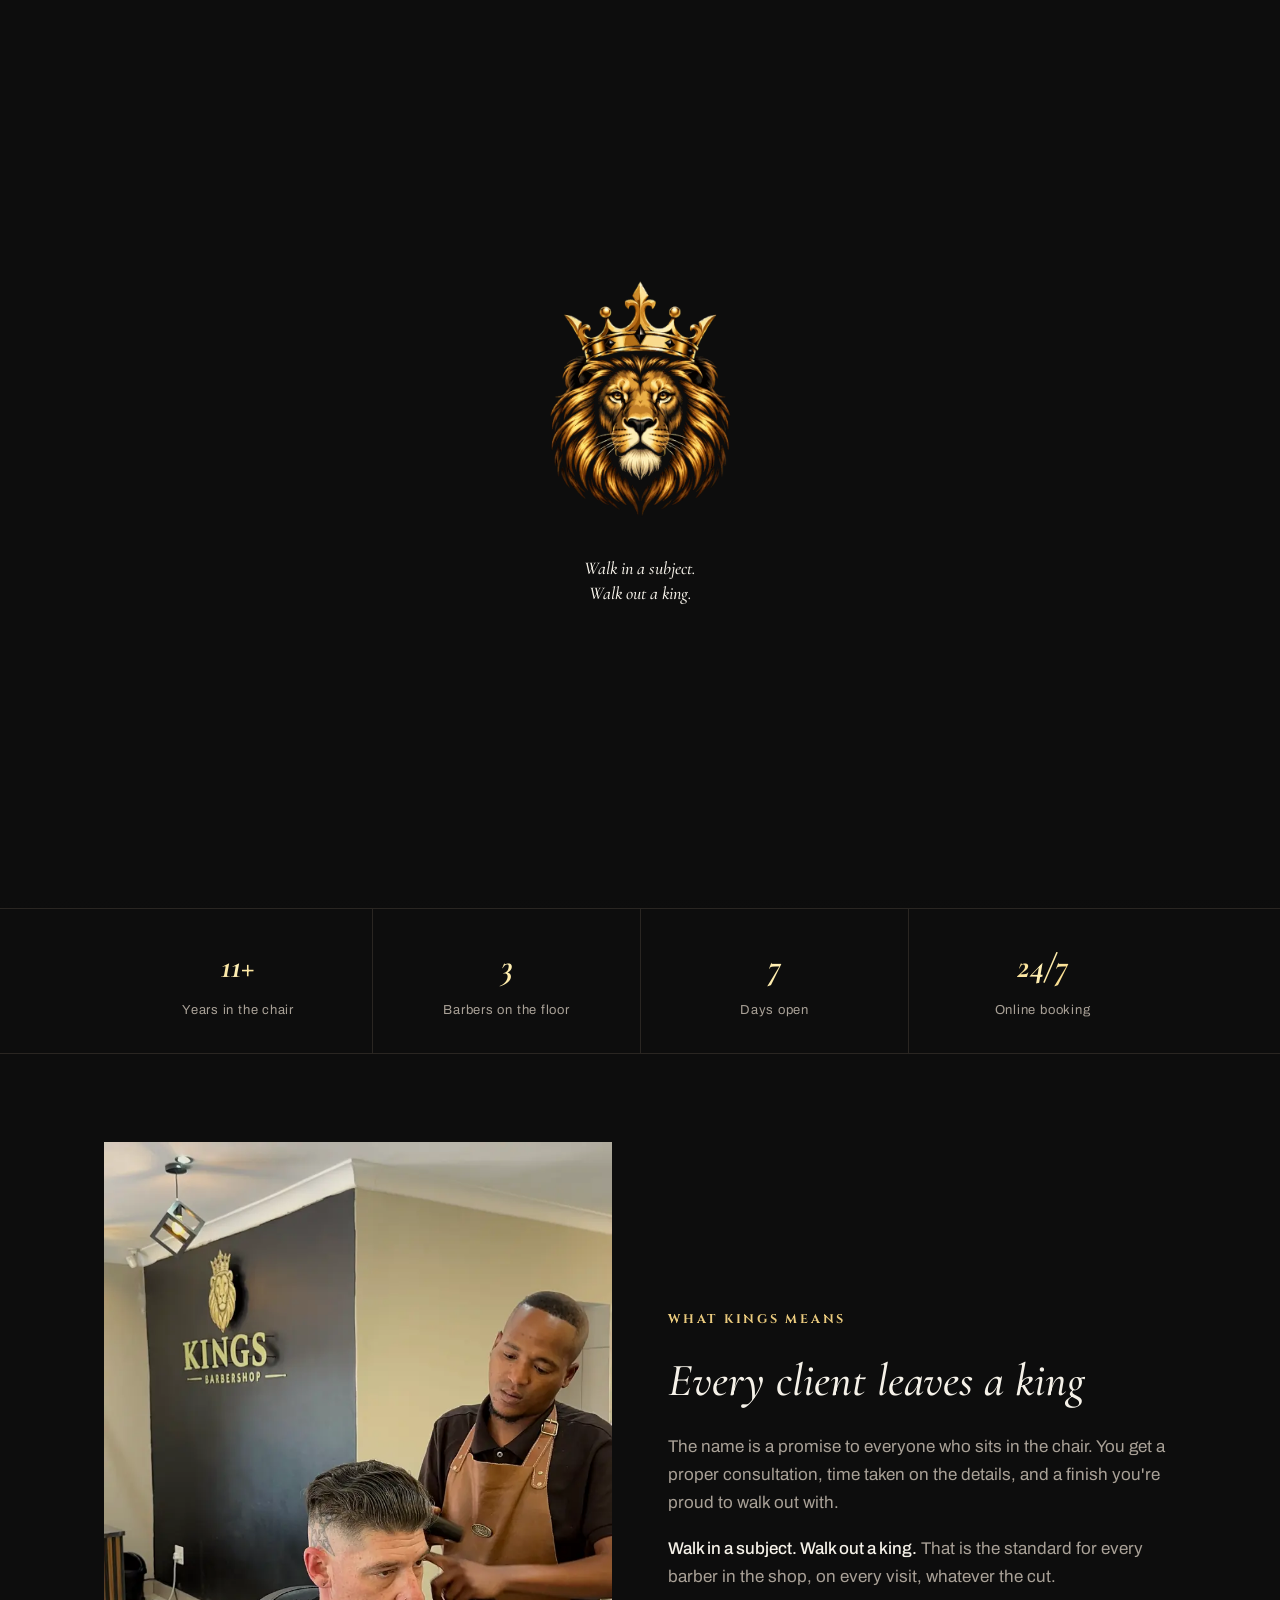
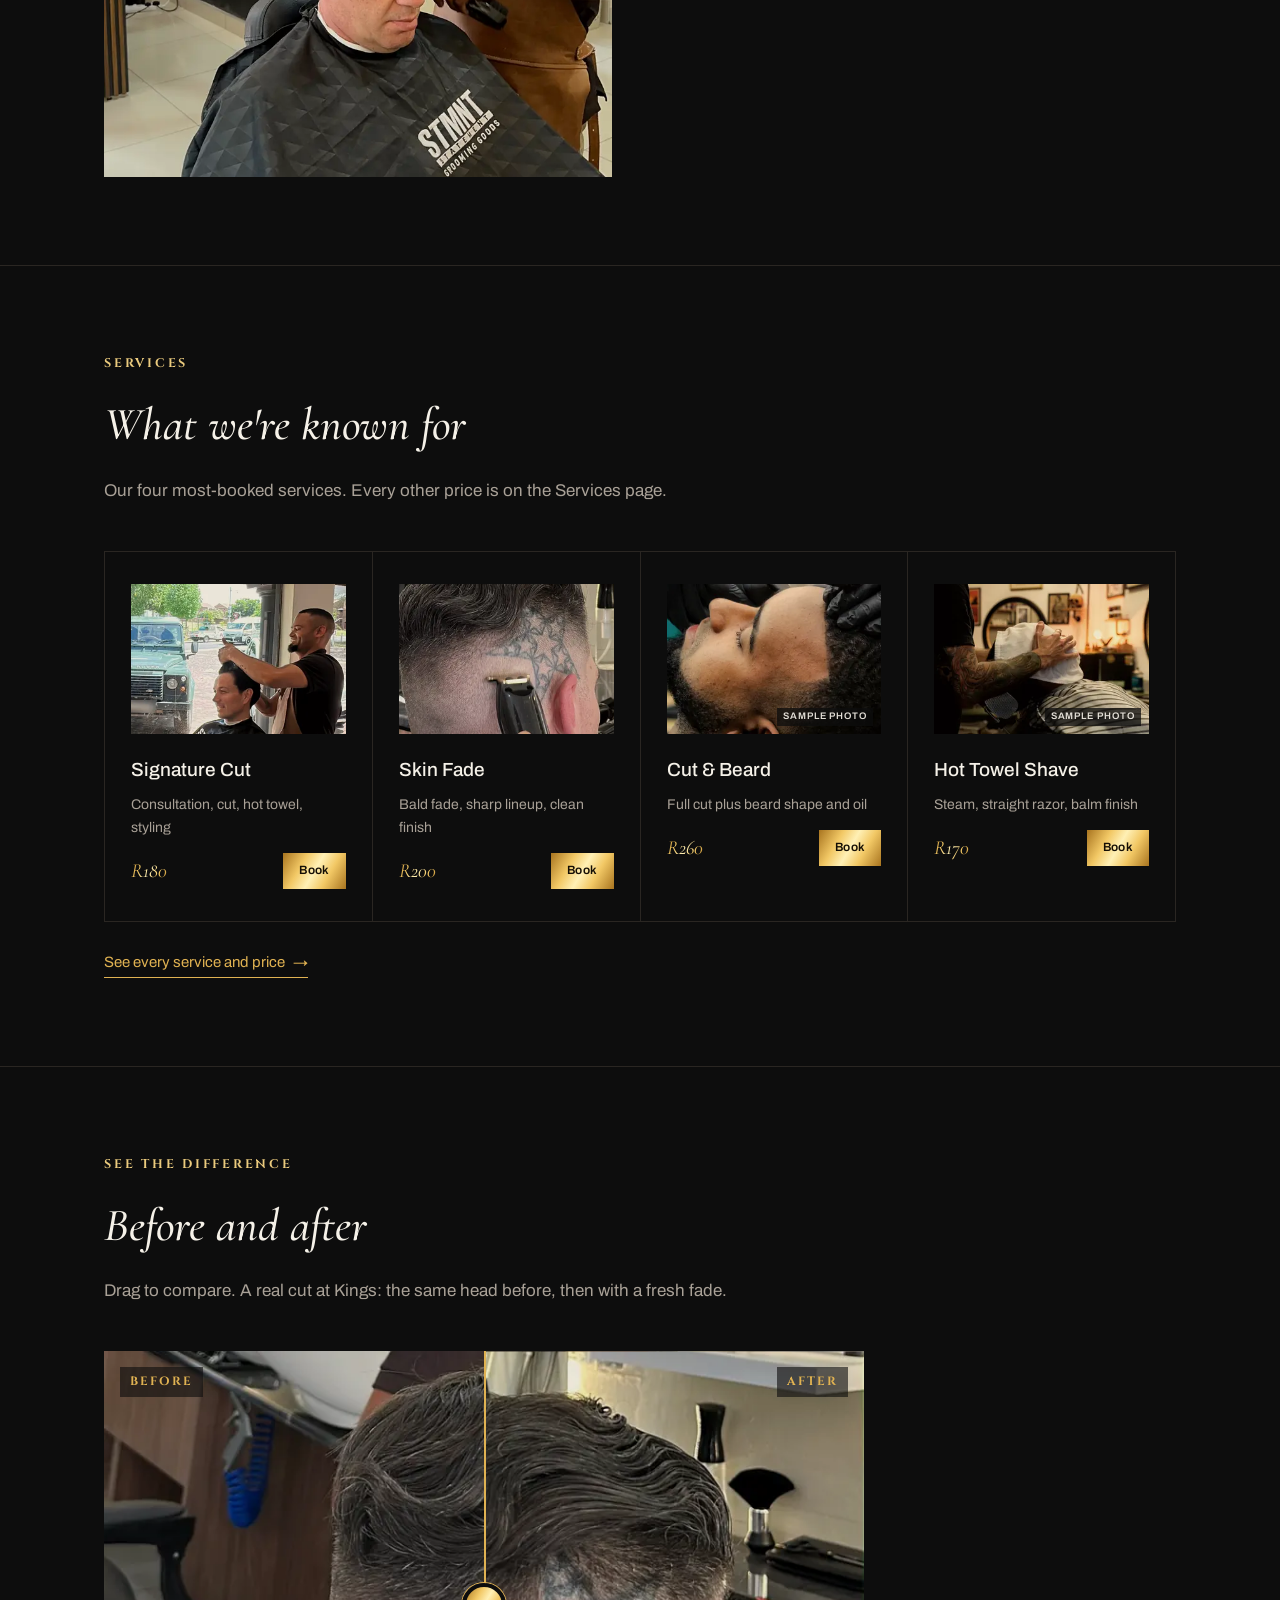
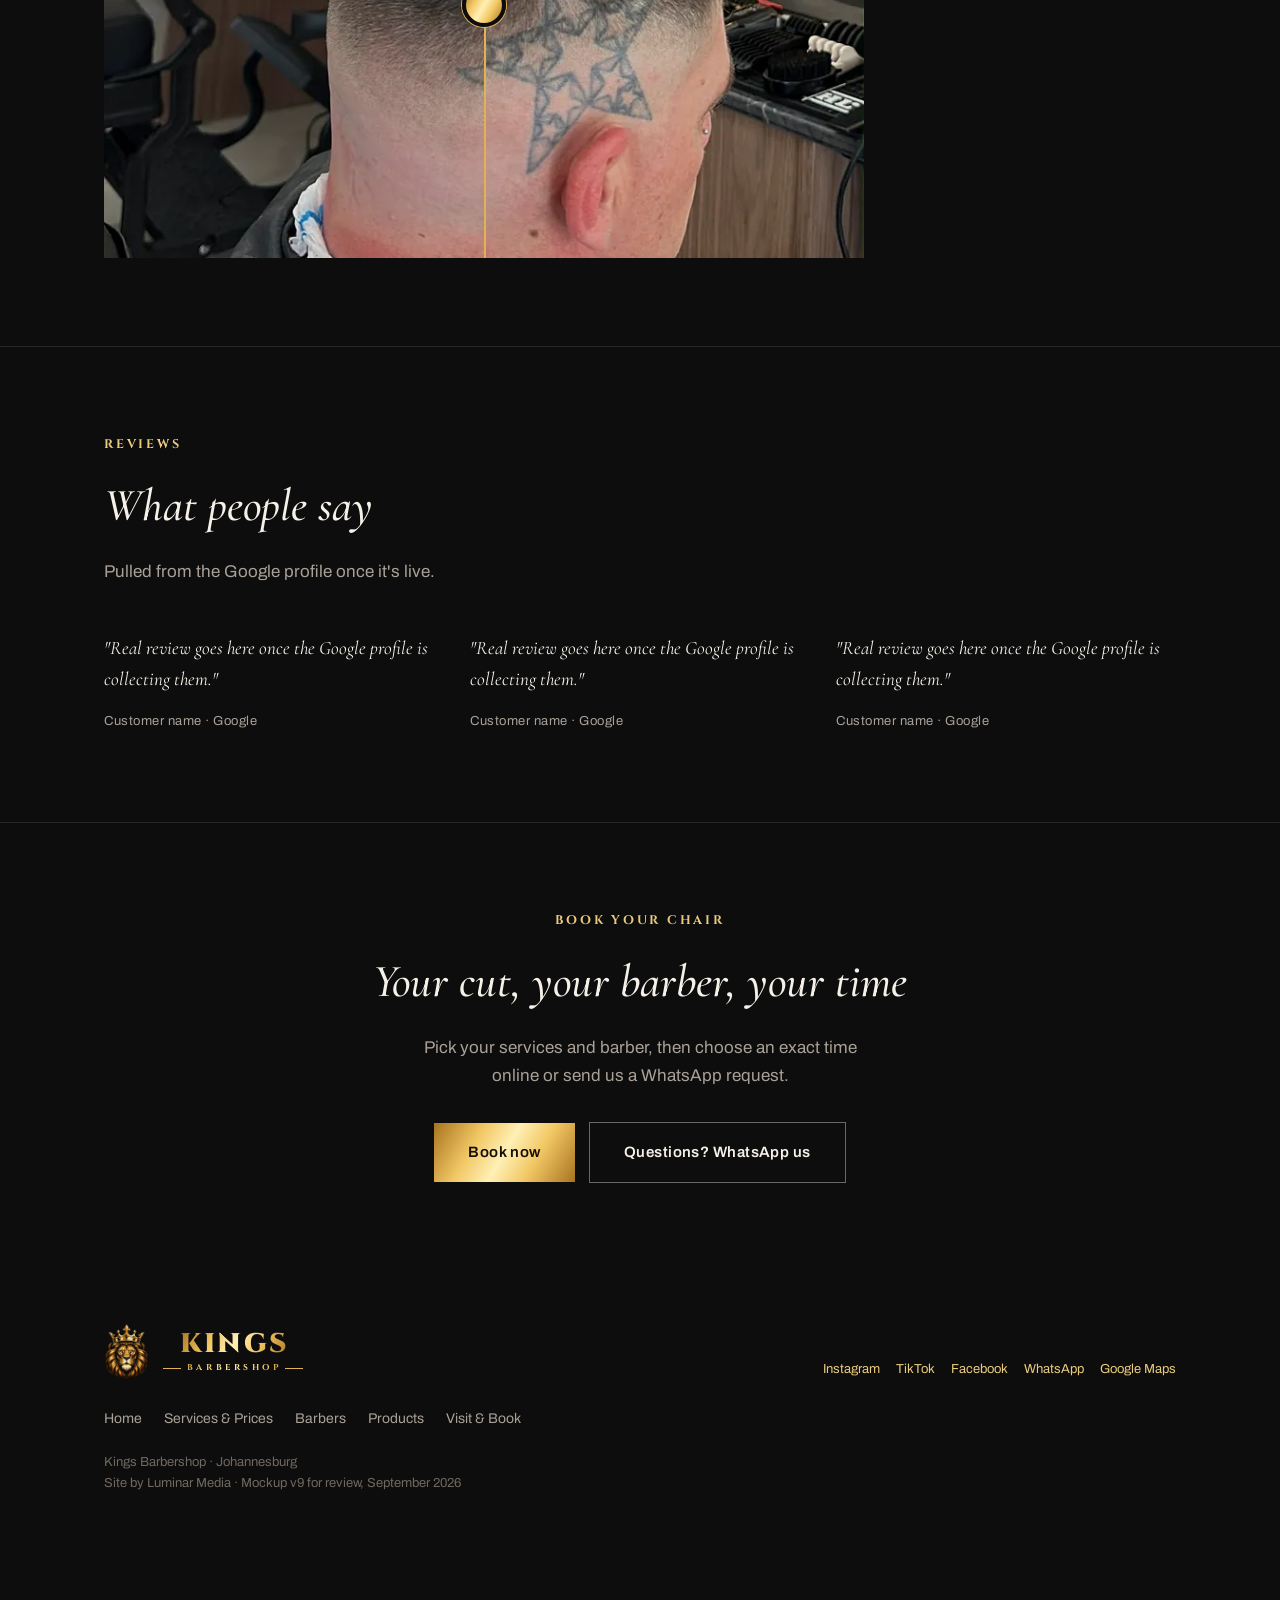
==== commit a9bfee8b: "Signature Cut photo, all product shots, shampoo, no barber recs" ====
--- a/index.html
+++ b/index.html
@@ -146,10 +146,10 @@
   <div class="wrap">
     <div class="head"><p class="kicker">Services</p><h2>What we're known for</h2><p>Our four most-booked services. Every other price is on the Services page.</p></div>
     <div class="svc-grid">
-      <div class="svc" data-b="jermaine"><div class="photo"><img src="img/svc-signature-cut-480.webp" srcset="img/svc-signature-cut-480.webp 480w, img/svc-signature-cut-960.webp 960w" sizes="(max-width:600px) 92vw, 300px" width="480" height="240" alt="Barber cutting with comb and scissors by the front window" loading="lazy" decoding="async"></div><h3>Signature Cut</h3><p>Consultation, cut, hot towel, styling</p><p class="rec">Recommended: Jermaine</p><div class="row"><span class="amt" data-svc="signature-cut">R180</span><a class="btn sm" href="visit?s=signature-cut#builder">Book</a></div></div>
-      <div class="svc" data-b="jermaine"><div class="photo"><img src="img/svc-skin-fade-480.webp" srcset="img/svc-skin-fade-480.webp 480w, img/svc-skin-fade-960.webp 960w" sizes="(max-width:600px) 92vw, 300px" width="480" height="240" alt="Trimmer lining up a skin fade behind the ear" loading="lazy" decoding="async"></div><h3>Skin Fade</h3><p>Bald fade, sharp lineup, clean finish</p><p class="rec">Recommended: Jermaine</p><div class="row"><span class="amt" data-svc="skin-fade">R200</span><a class="btn sm" href="visit?s=skin-fade#builder">Book</a></div></div>
-      <div class="svc" data-b="three"><div class="photo"><img src="img/svc-cut-beard-480.webp" srcset="img/svc-cut-beard-480.webp 480w, img/svc-cut-beard-960.webp 960w" sizes="(max-width:600px) 92vw, 300px" width="480" height="240" alt="Beard being shaped with a trimmer and brush" loading="lazy" decoding="async"><span class="sample">Sample photo</span></div><h3>Cut &amp; Beard</h3><p>Full cut plus beard shape and oil</p><p class="rec">Recommended: Barber three</p><div class="row"><span class="amt" data-svc="cut-beard">R260</span><a class="btn sm" href="visit?s=cut-beard#builder">Book</a></div></div>
-      <div class="svc" data-b="two"><div class="photo"><img src="img/svc-hot-towel-480.webp" srcset="img/svc-hot-towel-480.webp 480w, img/svc-hot-towel-960.webp 960w" sizes="(max-width:600px) 92vw, 300px" width="480" height="240" alt="Hot towel laid over a client before a shave" loading="lazy" decoding="async"><span class="sample">Sample photo</span></div><h3>Hot Towel Shave</h3><p>Steam, straight razor, balm finish</p><p class="rec">Recommended: Barber two</p><div class="row"><span class="amt" data-svc="hot-towel-shave">R170</span><a class="btn sm" href="visit?s=hot-towel-shave#builder">Book</a></div></div>
+      <div class="svc" data-b="jermaine"><div class="photo"><img src="img/svc-signature-cut-480.webp" srcset="img/svc-signature-cut-480.webp 480w, img/svc-signature-cut-960.webp 960w" sizes="(max-width:600px) 92vw, 300px" width="480" height="240" alt="Jermaine styling a client's hair by the front window, thumb up" loading="lazy" decoding="async"></div><h3>Signature Cut</h3><p>Consultation, cut, hot towel, styling</p><div class="row"><span class="amt" data-svc="signature-cut">R180</span><a class="btn sm" href="visit?s=signature-cut#builder">Book</a></div></div>
+      <div class="svc" data-b="jermaine"><div class="photo"><img src="img/svc-skin-fade-480.webp" srcset="img/svc-skin-fade-480.webp 480w, img/svc-skin-fade-960.webp 960w" sizes="(max-width:600px) 92vw, 300px" width="480" height="240" alt="Trimmer lining up a skin fade behind the ear" loading="lazy" decoding="async"></div><h3>Skin Fade</h3><p>Bald fade, sharp lineup, clean finish</p><div class="row"><span class="amt" data-svc="skin-fade">R200</span><a class="btn sm" href="visit?s=skin-fade#builder">Book</a></div></div>
+      <div class="svc" data-b="three"><div class="photo"><img src="img/svc-cut-beard-480.webp" srcset="img/svc-cut-beard-480.webp 480w, img/svc-cut-beard-960.webp 960w" sizes="(max-width:600px) 92vw, 300px" width="480" height="240" alt="Beard being shaped with a trimmer and brush" loading="lazy" decoding="async"><span class="sample">Sample photo</span></div><h3>Cut &amp; Beard</h3><p>Full cut plus beard shape and oil</p><div class="row"><span class="amt" data-svc="cut-beard">R260</span><a class="btn sm" href="visit?s=cut-beard#builder">Book</a></div></div>
+      <div class="svc" data-b="two"><div class="photo"><img src="img/svc-hot-towel-480.webp" srcset="img/svc-hot-towel-480.webp 480w, img/svc-hot-towel-960.webp 960w" sizes="(max-width:600px) 92vw, 300px" width="480" height="240" alt="Hot towel laid over a client before a shave" loading="lazy" decoding="async"><span class="sample">Sample photo</span></div><h3>Hot Towel Shave</h3><p>Steam, straight razor, balm finish</p><div class="row"><span class="amt" data-svc="hot-towel-shave">R170</span><a class="btn sm" href="visit?s=hot-towel-shave#builder">Book</a></div></div>
     </div>
     <a class="see-all" href="services">See every service and price</a>
   </div>
@@ -157,10 +157,10 @@
 
 <section class="reveal">
   <div class="wrap">
-    <div class="head"><p class="kicker">See the difference</p><h2>Before and after</h2><p>Drag to compare. A real Kings client, in the chair and after his cut.</p></div>
+    <div class="head"><p class="kicker">See the difference</p><h2>Before and after</h2><p>Drag to compare. A real cut at Kings: the same head before, then with a fresh fade.</p></div>
     <div class="ba">
-      <div class="side before photo"><img src="img/ba-before-800.webp" srcset="img/ba-before-800.webp 800w, img/ba-before-1280.webp 1280w" sizes="(max-width:760px) 680px, (max-width:1120px) 92vw, 1072px" width="800" height="400" alt="A Kings client in the chair before his cut, hair long and unstyled" loading="lazy" decoding="async"></div>
-      <div class="side after photo"><img src="img/ba-after-800.webp" srcset="img/ba-after-800.webp 800w, img/ba-after-1280.webp 1280w" sizes="(max-width:760px) 680px, (max-width:1120px) 92vw, 1072px" width="800" height="400" alt="The same client after his cut, hair short at the sides and styled back" loading="lazy" decoding="async"></div>
+      <div class="side before photo"><img src="img/ba-before-800.webp" srcset="img/ba-before-800.webp 800w, img/ba-before-1200.webp 1200w" sizes="(max-width:560px) 510px, 760px" width="800" height="533" alt="Before: the back of his head, hair grown out over the star tattoo" loading="lazy" decoding="async"></div>
+      <div class="side after photo"><img src="img/ba-after-800.webp" srcset="img/ba-after-800.webp 800w, img/ba-after-1200.webp 1200w" sizes="(max-width:560px) 510px, 760px" width="800" height="533" alt="After: a fresh skin fade around the star tattoo, the top styled back" loading="lazy" decoding="async"></div>
       <div class="handle" id="ba-handle" style="left:50%"></div>
       <span class="lbl l">Before</span><span class="lbl r">After</span>
       <input type="range" min="0" max="100" value="50" id="ba-range" aria-label="Drag to compare before and after">
--- a/styles.css
+++ b/styles.css
@@ -90,7 +90,7 @@
 .svc:hover .photo{filter:brightness(1.1)}
 .svc h3{margin:0 0 8px;font-size:19px;font-weight:500}
 .svc p{margin:0 0 6px;color:var(--mute);font-size:14px}
-.svc .rec{color:var(--gold-2);font-size:12px;letter-spacing:.04em;margin:0 0 14px}
+.svc>p:last-of-type{margin-bottom:14px}   /* room above the price row (barber recommendations removed 21 Oct) */
 .svc .row{display:flex;justify-content:space-between;align-items:center}
 .svc .amt{font-family:'Cormorant Garamond',serif;font-style:italic;color:var(--gold);font-size:20px}
 
@@ -372,8 +372,9 @@
 }
 @media(prefers-reduced-motion:reduce){.photo>img{transition:none}.svc:hover .photo>img,.gallery .photo:hover>img{transform:none}}
 /* Before/after: a real client, both photos aligned on his head so the line sweeps across one face */
-.ba .photo>img{object-position:50% 45%}
-@media(min-width:821px){.ba{height:440px}}
+.ba .photo>img{object-position:72% 45%}   /* phones see the middle two thirds: keep the head in view */
+.ba{height:auto;aspect-ratio:3/2;max-width:760px}   /* the before/after pair is 3:2: show all of it */
+@media(max-width:560px){.ba{aspect-ratio:auto;height:340px}}
 /* Phones: the sign and the last photo run full width, so the whole KINGS name shows and no tile sits alone */
 @media(max-width:760px){.gallery .photo:nth-child(2),.gallery .photo:nth-child(5){grid-column:span 2;height:210px}}
 
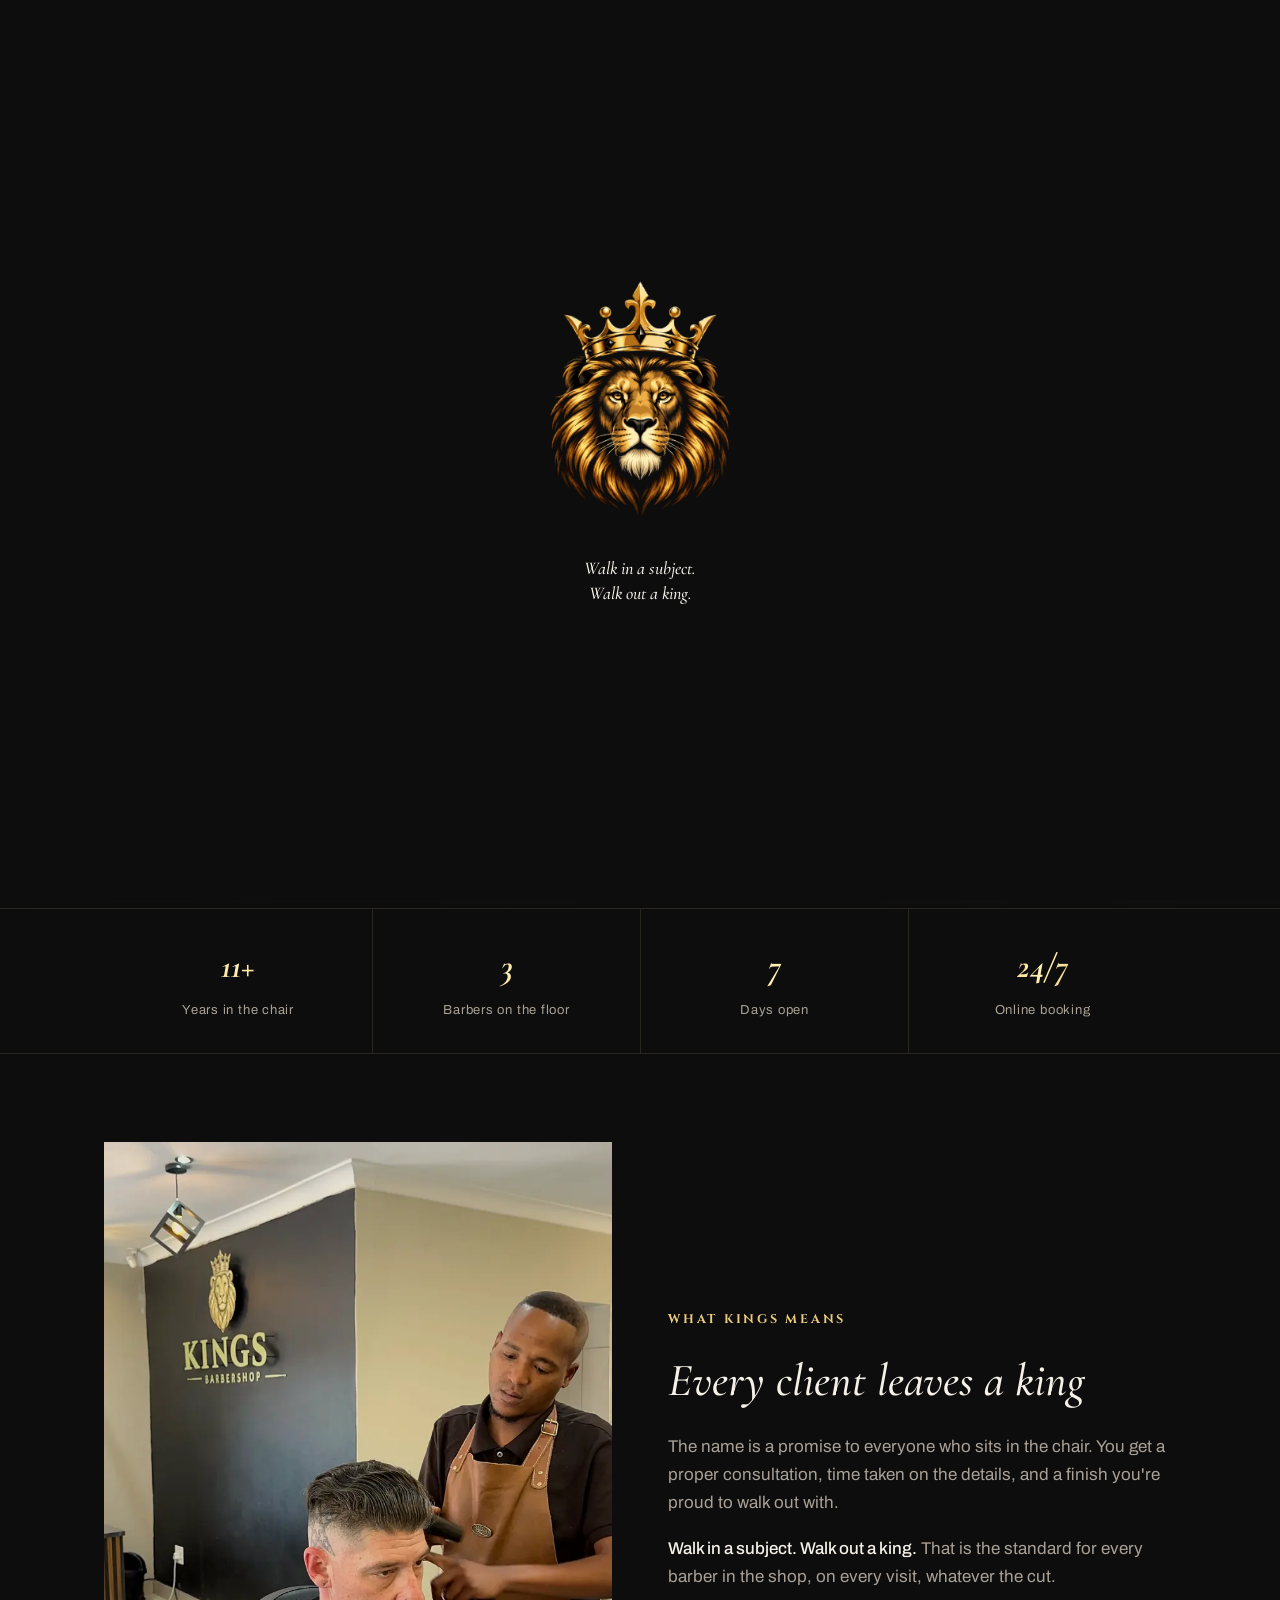
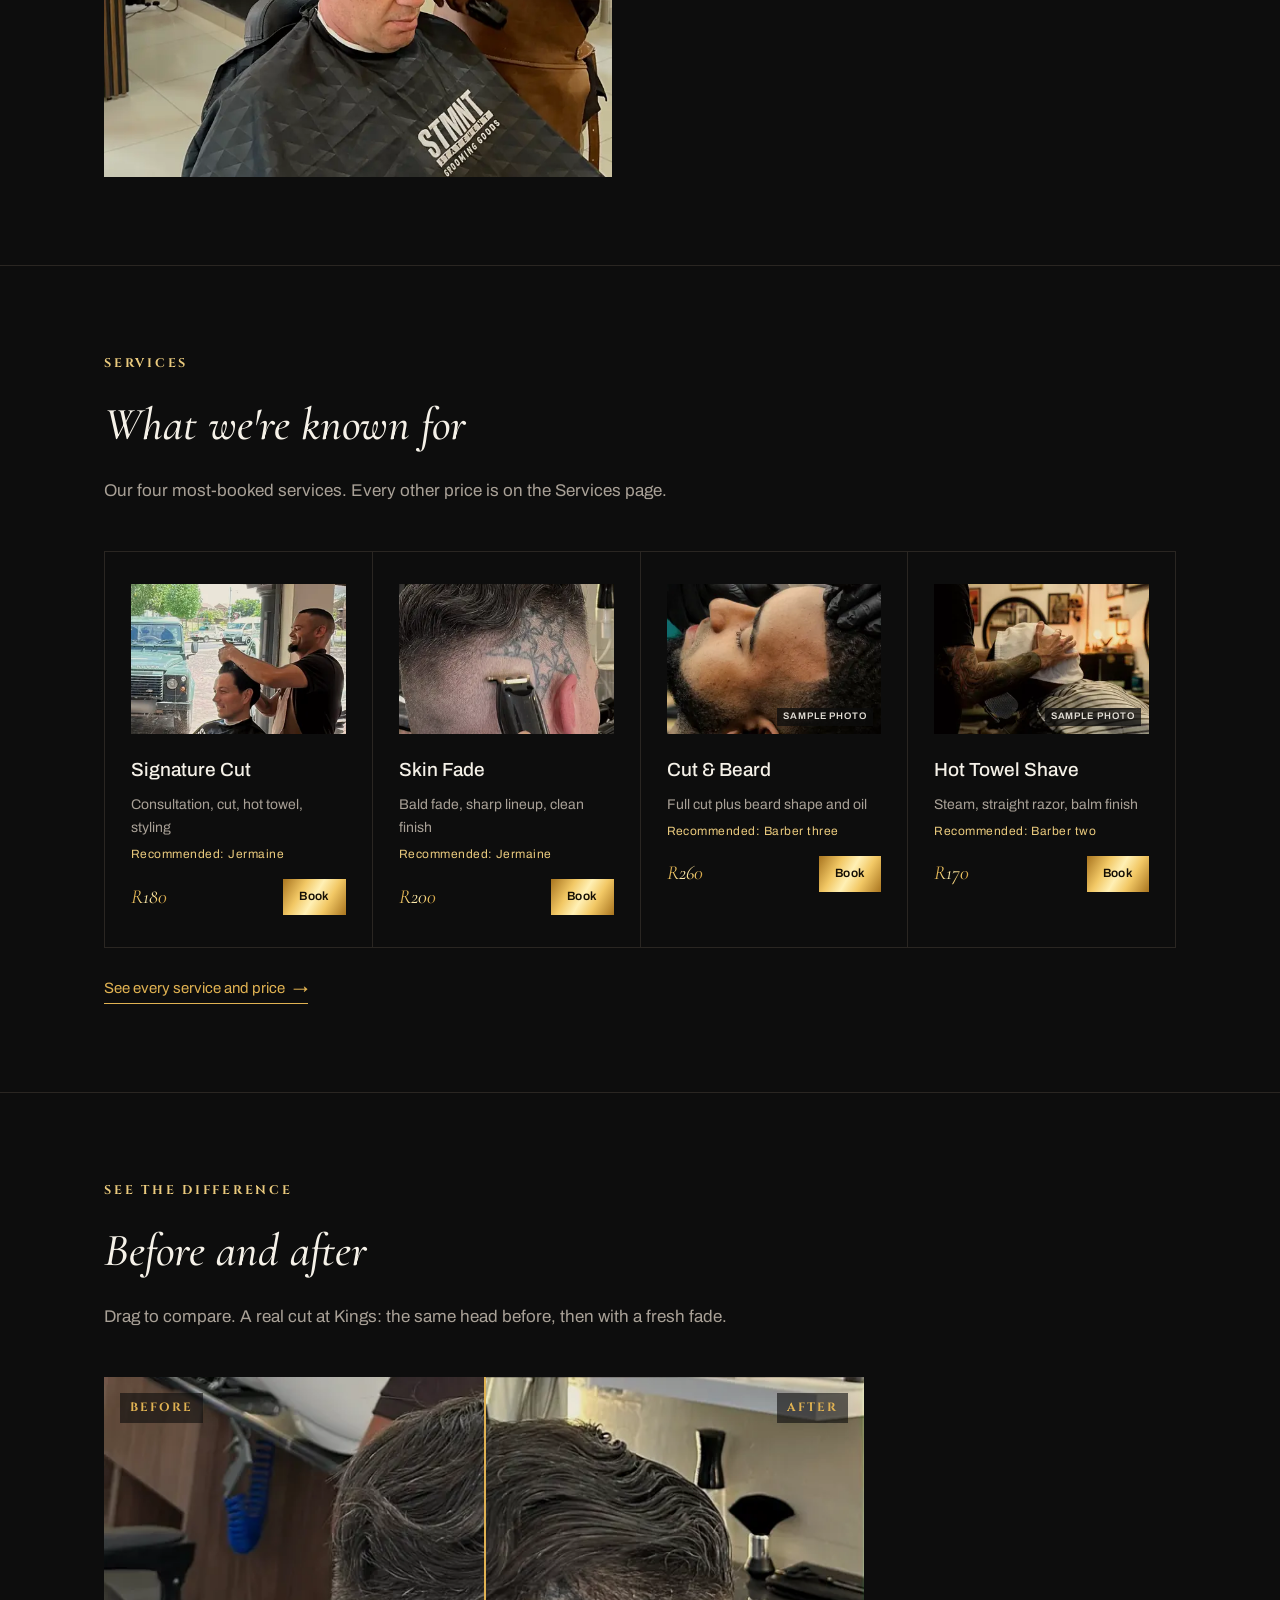
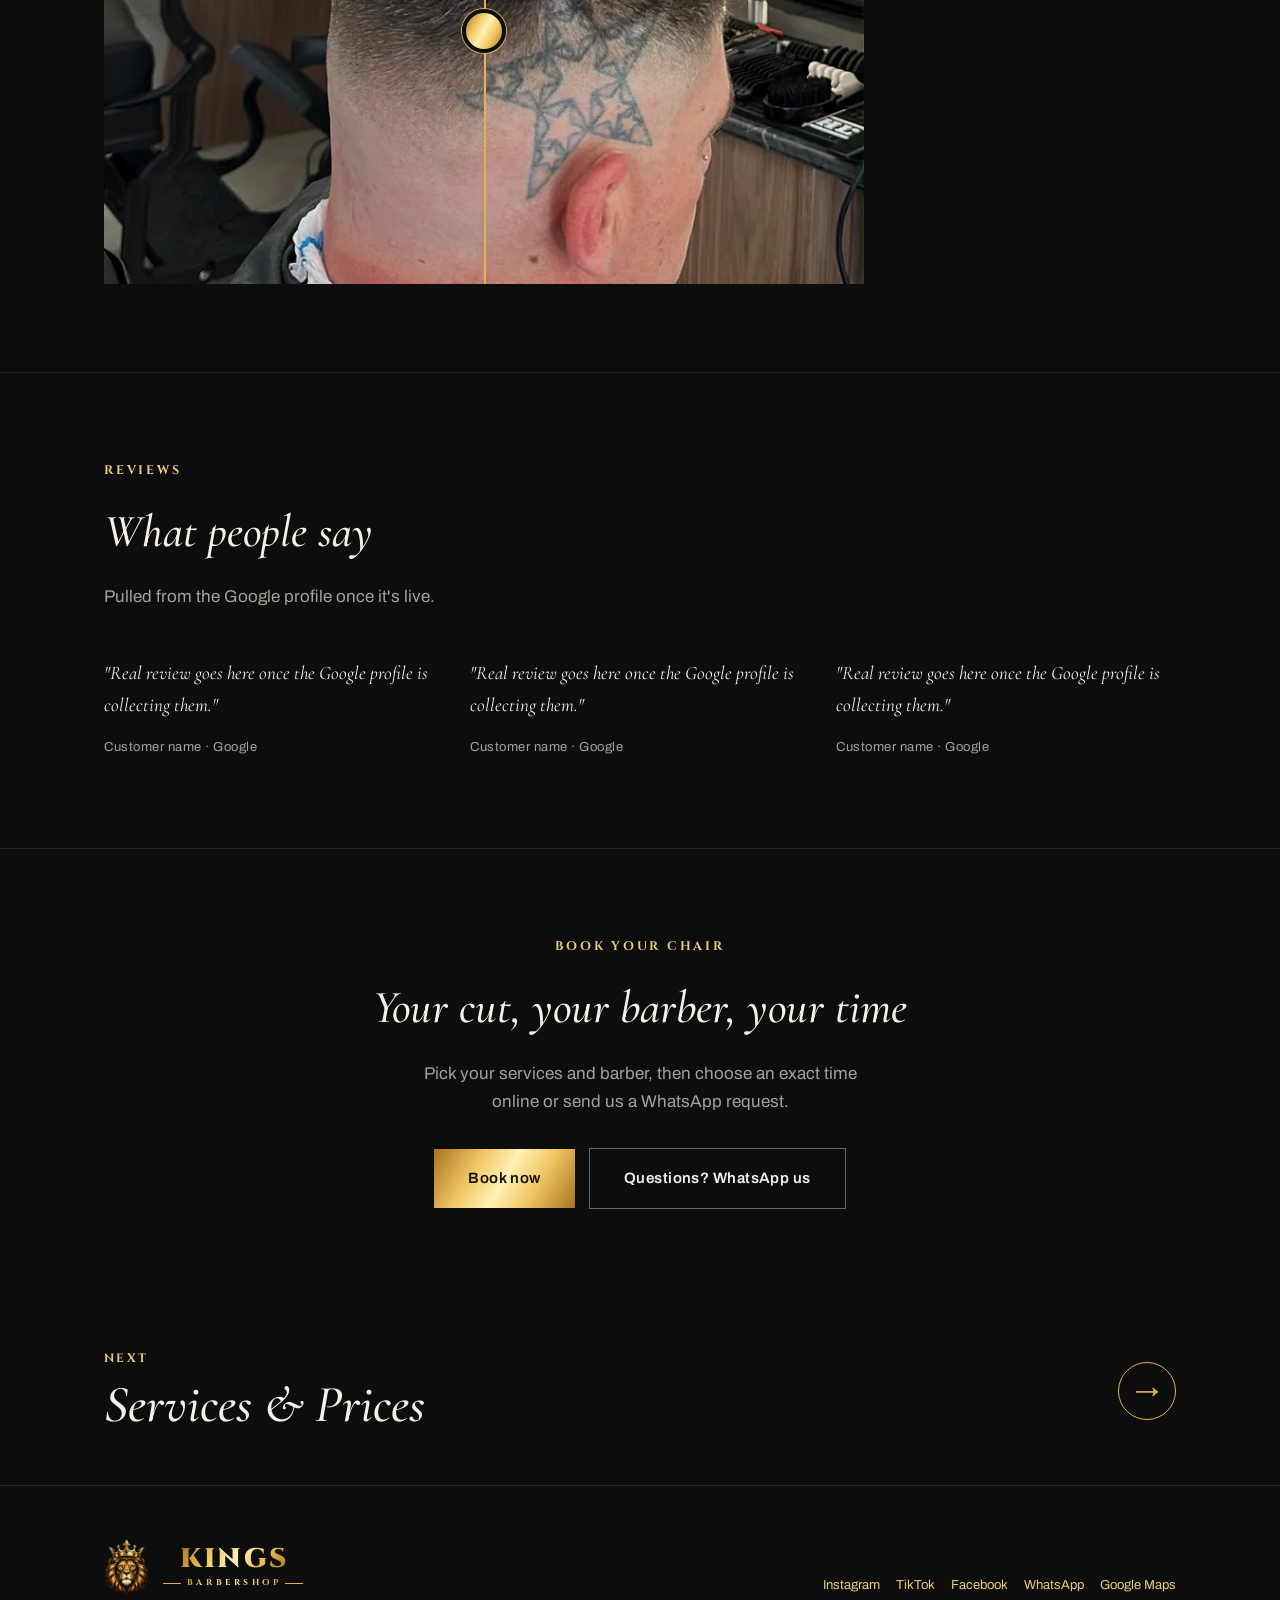
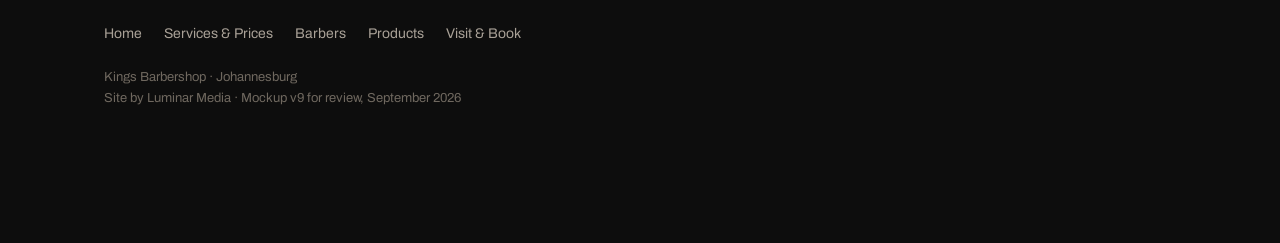
==== commit c5728f80: "Next page links, Barber two portrait only, recs back" ====
--- a/index.html
+++ b/index.html
@@ -146,10 +146,10 @@
   <div class="wrap">
     <div class="head"><p class="kicker">Services</p><h2>What we're known for</h2><p>Our four most-booked services. Every other price is on the Services page.</p></div>
     <div class="svc-grid">
-      <div class="svc" data-b="jermaine"><div class="photo"><img src="img/svc-signature-cut-480.webp" srcset="img/svc-signature-cut-480.webp 480w, img/svc-signature-cut-960.webp 960w" sizes="(max-width:600px) 92vw, 300px" width="480" height="240" alt="Jermaine styling a client's hair by the front window, thumb up" loading="lazy" decoding="async"></div><h3>Signature Cut</h3><p>Consultation, cut, hot towel, styling</p><div class="row"><span class="amt" data-svc="signature-cut">R180</span><a class="btn sm" href="visit?s=signature-cut#builder">Book</a></div></div>
-      <div class="svc" data-b="jermaine"><div class="photo"><img src="img/svc-skin-fade-480.webp" srcset="img/svc-skin-fade-480.webp 480w, img/svc-skin-fade-960.webp 960w" sizes="(max-width:600px) 92vw, 300px" width="480" height="240" alt="Trimmer lining up a skin fade behind the ear" loading="lazy" decoding="async"></div><h3>Skin Fade</h3><p>Bald fade, sharp lineup, clean finish</p><div class="row"><span class="amt" data-svc="skin-fade">R200</span><a class="btn sm" href="visit?s=skin-fade#builder">Book</a></div></div>
-      <div class="svc" data-b="three"><div class="photo"><img src="img/svc-cut-beard-480.webp" srcset="img/svc-cut-beard-480.webp 480w, img/svc-cut-beard-960.webp 960w" sizes="(max-width:600px) 92vw, 300px" width="480" height="240" alt="Beard being shaped with a trimmer and brush" loading="lazy" decoding="async"><span class="sample">Sample photo</span></div><h3>Cut &amp; Beard</h3><p>Full cut plus beard shape and oil</p><div class="row"><span class="amt" data-svc="cut-beard">R260</span><a class="btn sm" href="visit?s=cut-beard#builder">Book</a></div></div>
-      <div class="svc" data-b="two"><div class="photo"><img src="img/svc-hot-towel-480.webp" srcset="img/svc-hot-towel-480.webp 480w, img/svc-hot-towel-960.webp 960w" sizes="(max-width:600px) 92vw, 300px" width="480" height="240" alt="Hot towel laid over a client before a shave" loading="lazy" decoding="async"><span class="sample">Sample photo</span></div><h3>Hot Towel Shave</h3><p>Steam, straight razor, balm finish</p><div class="row"><span class="amt" data-svc="hot-towel-shave">R170</span><a class="btn sm" href="visit?s=hot-towel-shave#builder">Book</a></div></div>
+      <div class="svc" data-b="jermaine"><div class="photo"><img src="img/svc-signature-cut-480.webp" srcset="img/svc-signature-cut-480.webp 480w, img/svc-signature-cut-960.webp 960w" sizes="(max-width:600px) 92vw, 300px" width="480" height="240" alt="Jermaine styling a client's hair by the front window, thumb up" loading="lazy" decoding="async"></div><h3>Signature Cut</h3><p>Consultation, cut, hot towel, styling</p><p class="rec">Recommended: Jermaine</p><div class="row"><span class="amt" data-svc="signature-cut">R180</span><a class="btn sm" href="visit?s=signature-cut#builder">Book</a></div></div>
+      <div class="svc" data-b="jermaine"><div class="photo"><img src="img/svc-skin-fade-480.webp" srcset="img/svc-skin-fade-480.webp 480w, img/svc-skin-fade-960.webp 960w" sizes="(max-width:600px) 92vw, 300px" width="480" height="240" alt="Trimmer lining up a skin fade behind the ear" loading="lazy" decoding="async"></div><h3>Skin Fade</h3><p>Bald fade, sharp lineup, clean finish</p><p class="rec">Recommended: Jermaine</p><div class="row"><span class="amt" data-svc="skin-fade">R200</span><a class="btn sm" href="visit?s=skin-fade#builder">Book</a></div></div>
+      <div class="svc" data-b="three"><div class="photo"><img src="img/svc-cut-beard-480.webp" srcset="img/svc-cut-beard-480.webp 480w, img/svc-cut-beard-960.webp 960w" sizes="(max-width:600px) 92vw, 300px" width="480" height="240" alt="Beard being shaped with a trimmer and brush" loading="lazy" decoding="async"><span class="sample">Sample photo</span></div><h3>Cut &amp; Beard</h3><p>Full cut plus beard shape and oil</p><p class="rec">Recommended: Barber three</p><div class="row"><span class="amt" data-svc="cut-beard">R260</span><a class="btn sm" href="visit?s=cut-beard#builder">Book</a></div></div>
+      <div class="svc" data-b="two"><div class="photo"><img src="img/svc-hot-towel-480.webp" srcset="img/svc-hot-towel-480.webp 480w, img/svc-hot-towel-960.webp 960w" sizes="(max-width:600px) 92vw, 300px" width="480" height="240" alt="Hot towel laid over a client before a shave" loading="lazy" decoding="async"><span class="sample">Sample photo</span></div><h3>Hot Towel Shave</h3><p>Steam, straight razor, balm finish</p><p class="rec">Recommended: Barber two</p><div class="row"><span class="amt" data-svc="hot-towel-shave">R170</span><a class="btn sm" href="visit?s=hot-towel-shave#builder">Book</a></div></div>
     </div>
     <a class="see-all" href="services">See every service and price</a>
   </div>
@@ -190,6 +190,12 @@
   </div>
 </section>
 
+<div class="next-page">
+  <div class="wrap">
+    <a href="services"><span class="np-text"><span class="np-k">Next</span><span class="np-t">Services &amp; Prices</span></span><span class="np-a" aria-hidden="true">&rarr;</span></a>
+  </div>
+</div>
+
 <footer>
   <div class="wrap">
     <div class="foot-row">
--- a/styles.css
+++ b/styles.css
@@ -90,7 +90,7 @@
 .svc:hover .photo{filter:brightness(1.1)}
 .svc h3{margin:0 0 8px;font-size:19px;font-weight:500}
 .svc p{margin:0 0 6px;color:var(--mute);font-size:14px}
-.svc>p:last-of-type{margin-bottom:14px}   /* room above the price row (barber recommendations removed 21 Oct) */
+.svc .rec{color:var(--gold-2);font-size:12px;letter-spacing:.04em;margin:0 0 14px}
 .svc .row{display:flex;justify-content:space-between;align-items:center}
 .svc .amt{font-family:'Cormorant Garamond',serif;font-style:italic;color:var(--gold);font-size:20px}
 
@@ -415,3 +415,15 @@
 /* Barber cards: the still shows, the action shot fades in on hover or tap */
 .barber .shot>img{position:absolute;inset:0;width:100%;height:100%;object-fit:cover;object-position:50% 30%;display:block}
 .barber .shot.action>img{object-position:50% 40%}
+
+/* Next page: each page ends with a link to the next one in menu order (Home, Services, Barbers, Products, Visit), so the site reads page by page */
+.next-page{border-bottom:1px solid var(--line)}
+.next-page a{display:flex;align-items:center;justify-content:space-between;gap:24px;padding:52px 0;color:var(--paper);text-decoration:none}
+.np-k{display:block;font-family:Cinzel,Georgia,serif;font-weight:700;color:var(--gold-2);font-size:12px;letter-spacing:.2em;text-transform:uppercase;margin:0 0 10px}
+.np-t{display:block;font-family:'Cormorant Garamond',serif;font-style:italic;font-weight:500;font-size:clamp(32px,5vw,52px);line-height:1.05;transition:color .3s ease}
+.np-a{flex:none;display:grid;place-items:center;width:58px;height:58px;border:1px solid var(--gold);border-radius:50%;color:var(--gold);font-size:24px;transition:transform .3s ease,background .3s ease,color .3s ease}
+.next-page a:hover .np-t,.next-page a:focus-visible .np-t{color:var(--gold-2)}
+.next-page a:hover .np-a,.next-page a:focus-visible .np-a{transform:translateX(6px);background:var(--gold);color:var(--on-gold)}
+.next-page a:focus-visible{outline:2px solid var(--gold);outline-offset:6px}
+@media(max-width:560px){.next-page a{padding:40px 0}.np-a{width:48px;height:48px;font-size:20px}}
+@media(prefers-reduced-motion:reduce){.np-a,.np-t{transition:none}.next-page a:hover .np-a{transform:none}}
